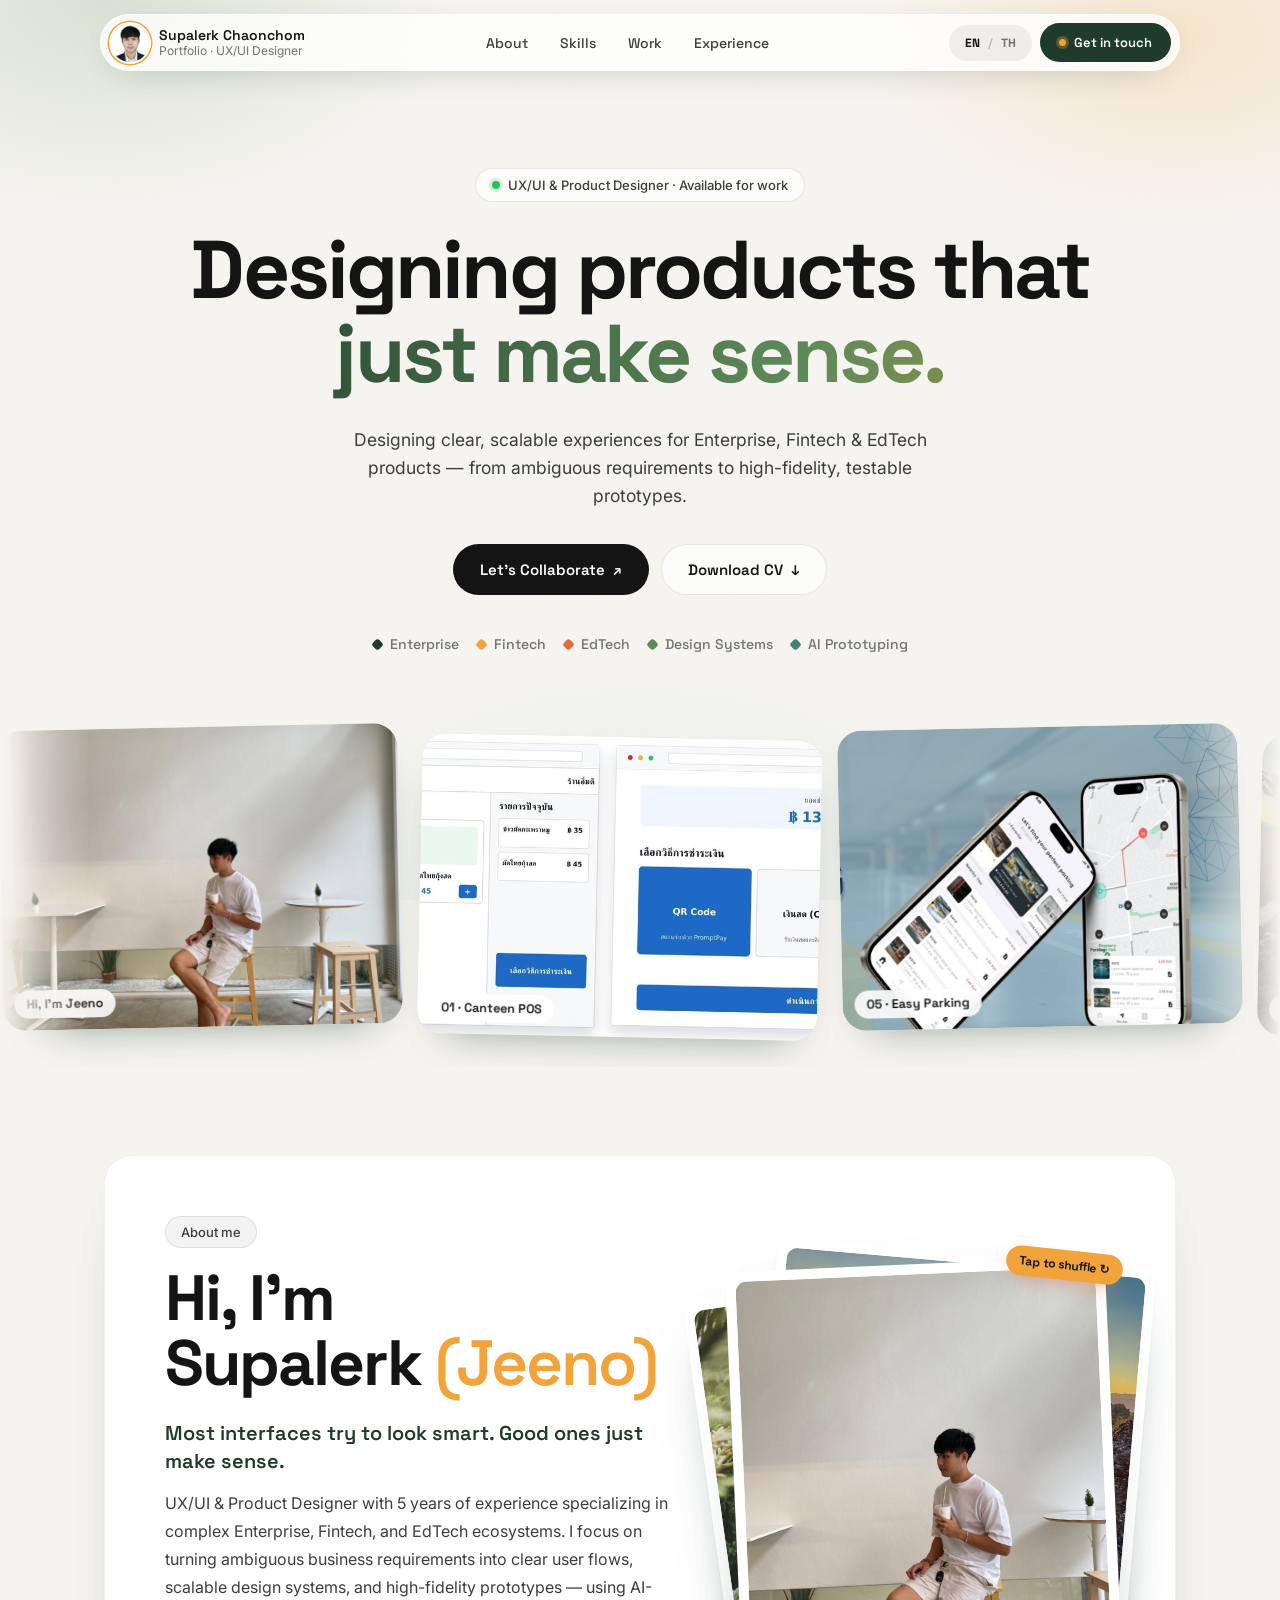
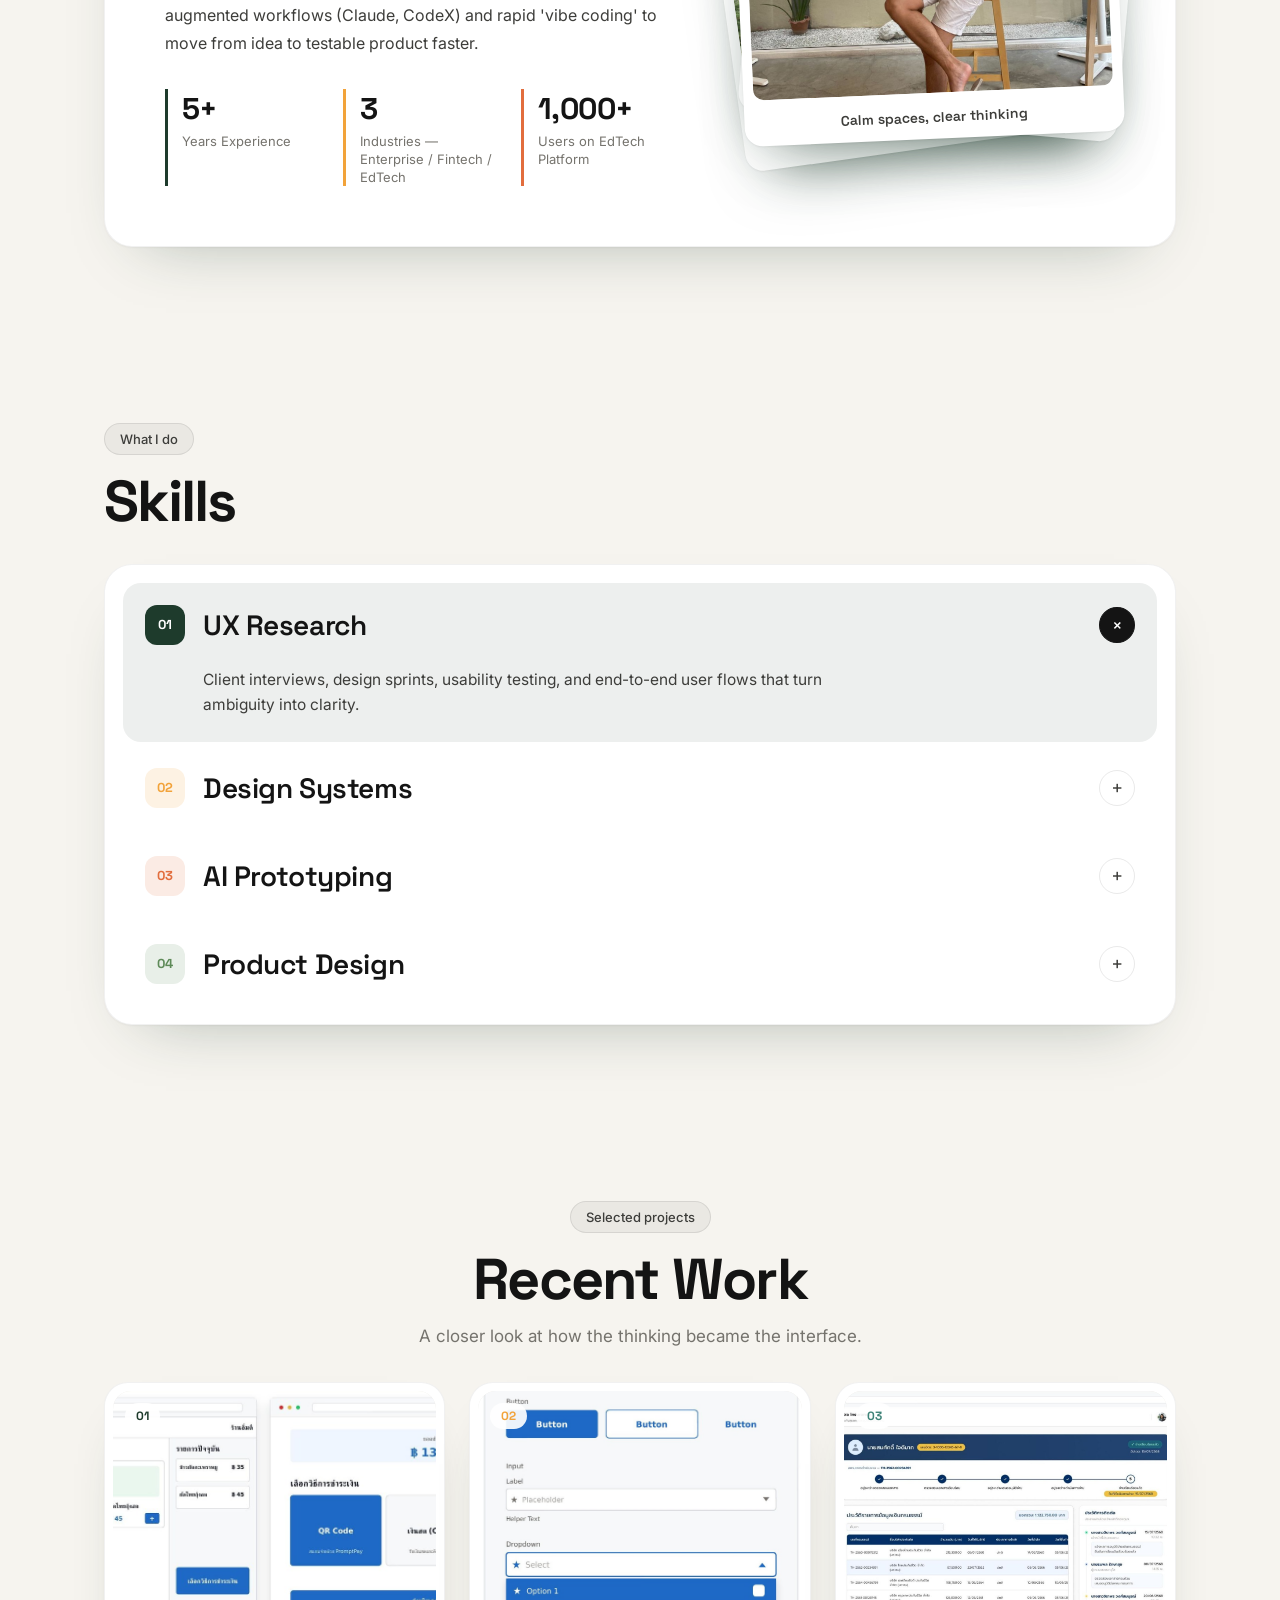
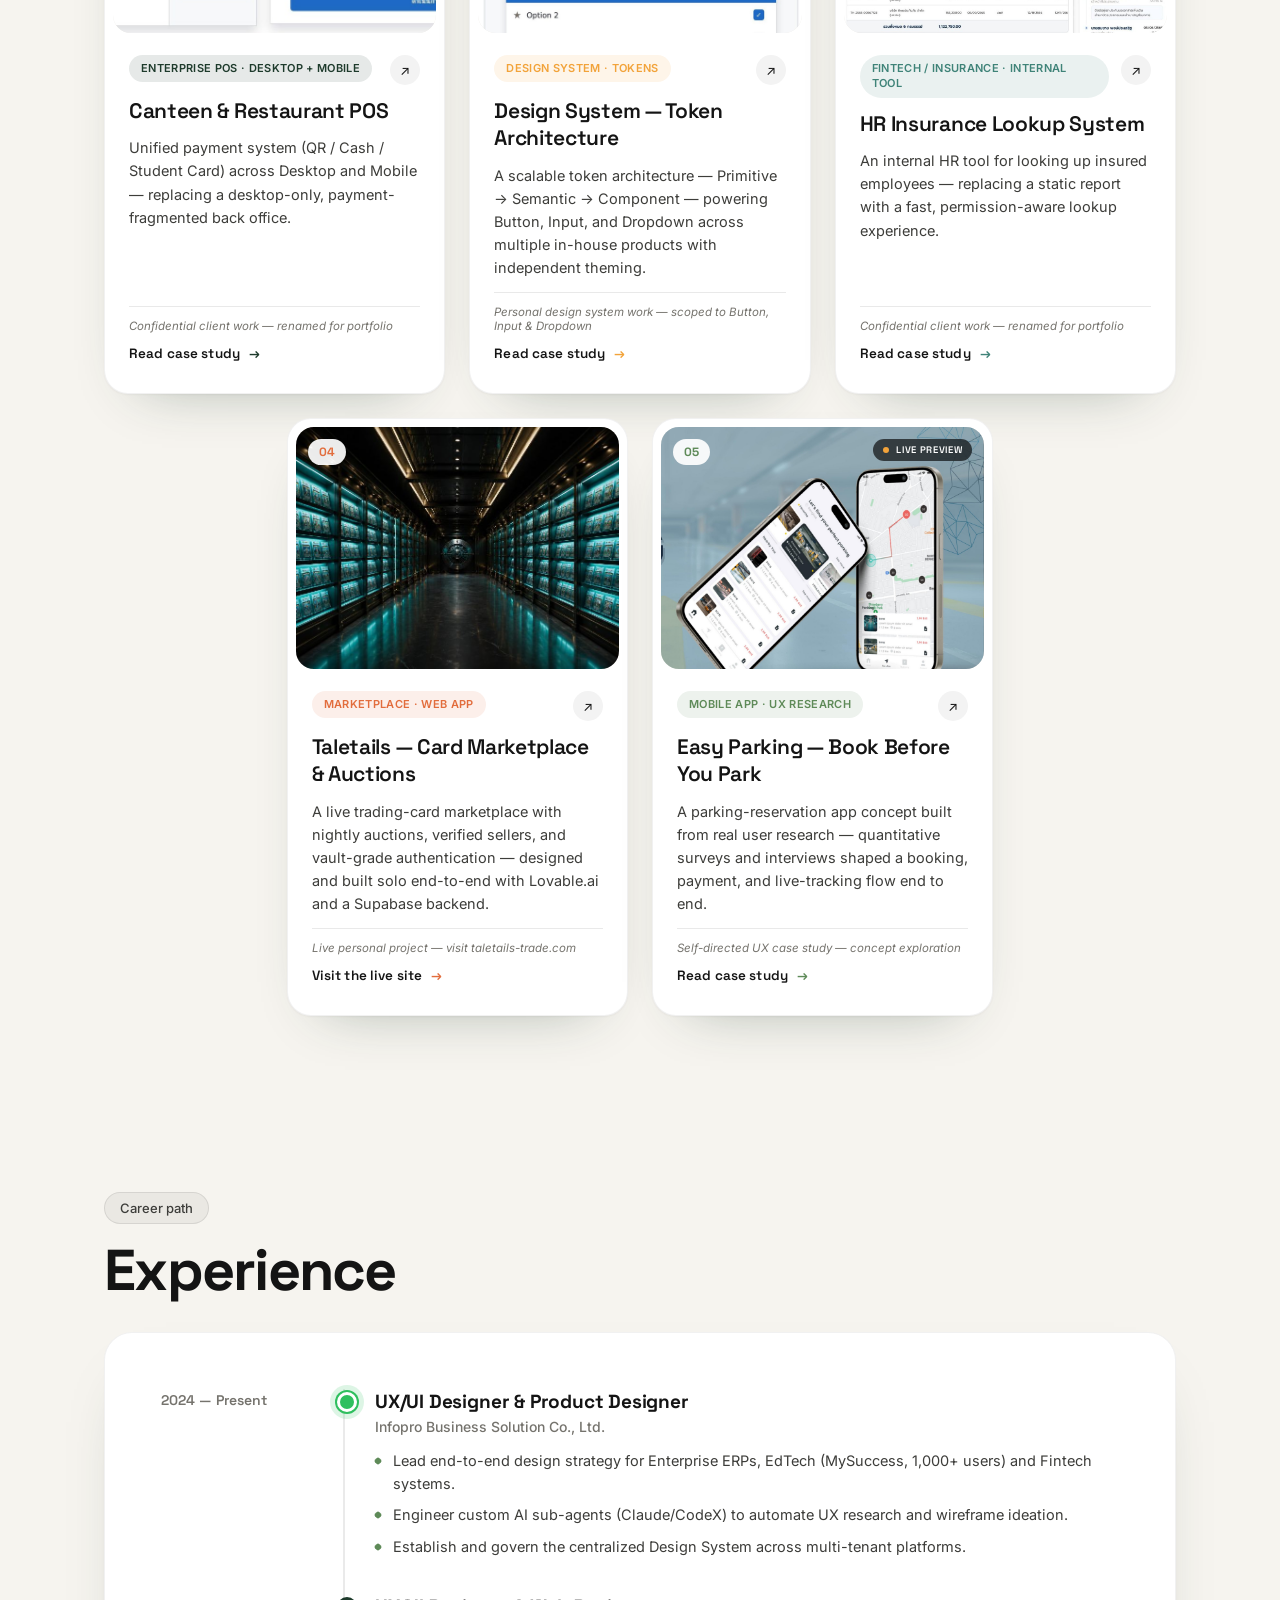
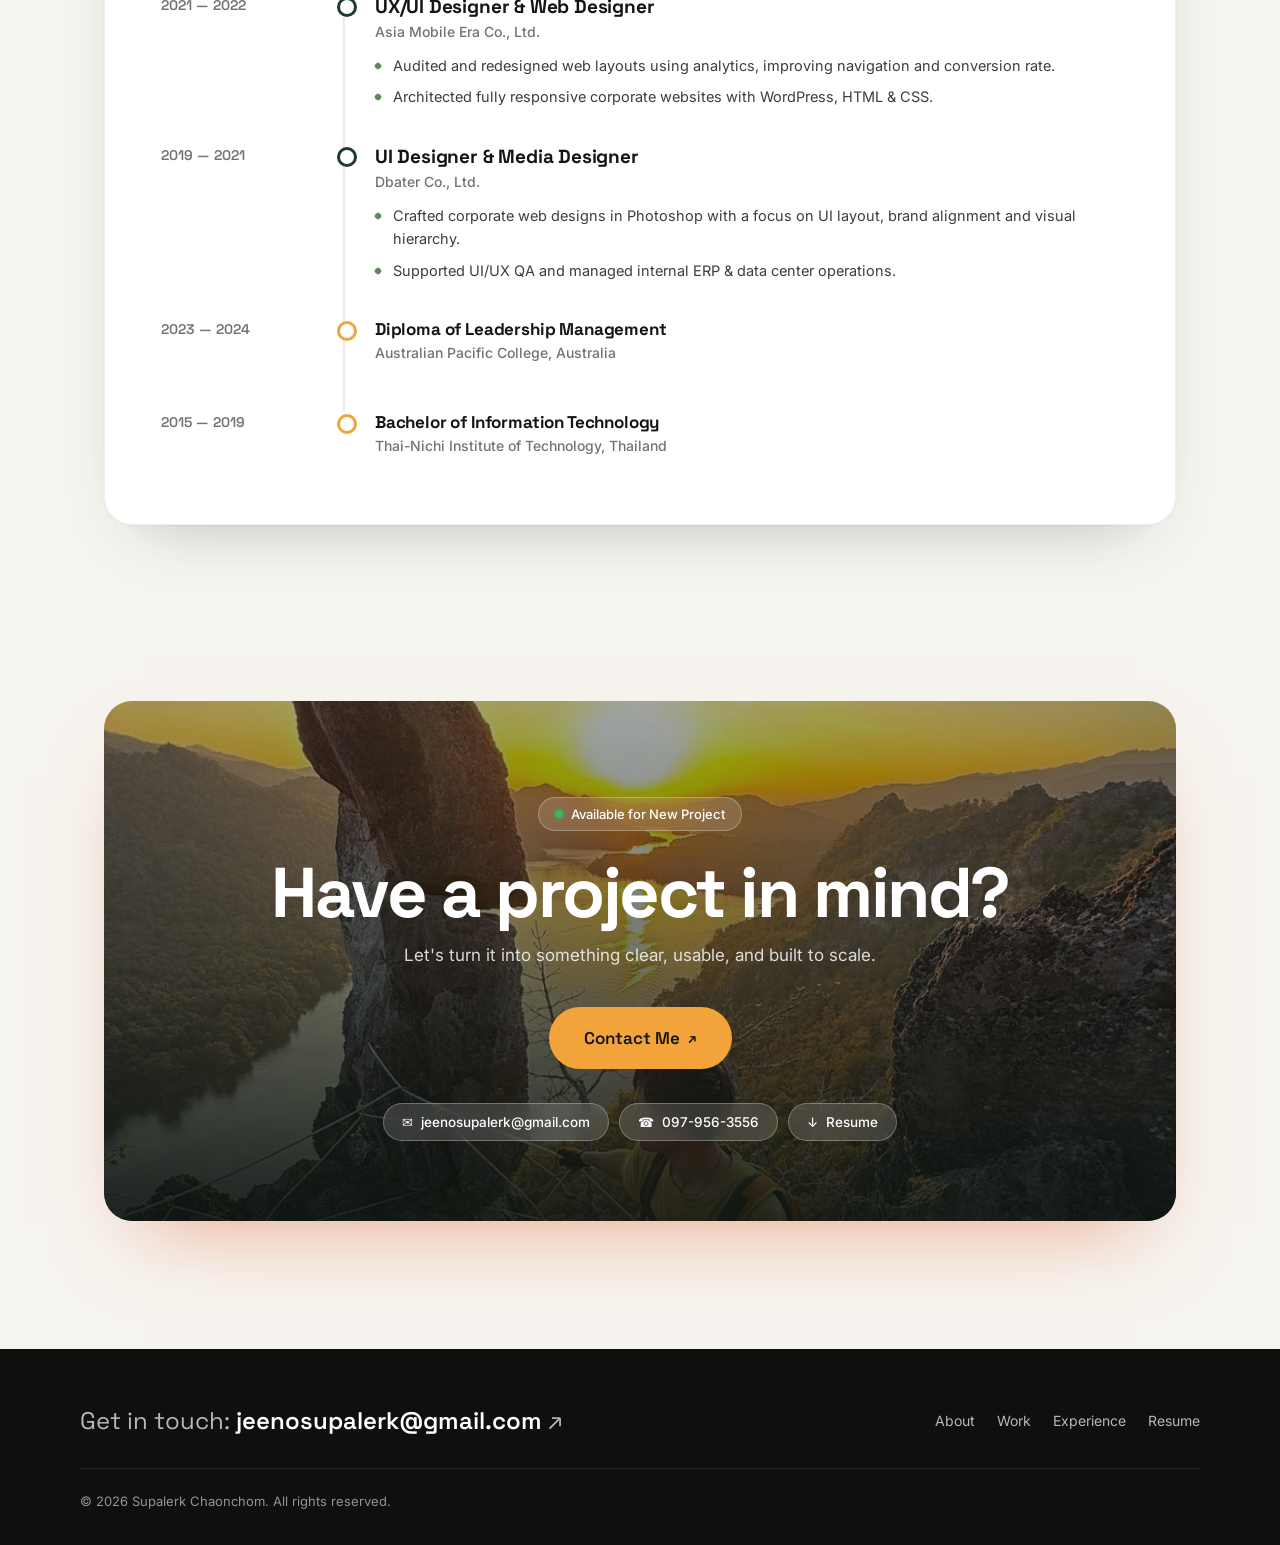
==== jeeno-portfolio/index.html @ bd06512d "Redesign home page with photo palette, marquee, polaroid stack and photo contact card Adopts the cle" ====
<!DOCTYPE html>
<html lang="en" data-lang="en">
<head>
<meta charset="UTF-8" />
<meta name="viewport" content="width=device-width, initial-scale=1.0" />
<title>Supalerk Chaonchom — UX/UI &amp; Product Designer</title>
<meta name="description" content="Supalerk (Jeeno) Chaonchom — UX/UI &amp; Product Designer specializing in Enterprise, Fintech &amp; EdTech design systems and product experiences." />
<meta name="theme-color" content="#1e3b2c" />
<link rel="icon" href="data:image/svg+xml,%3Csvg xmlns='http://www.w3.org/2000/svg' viewBox='0 0 100 100'%3E%3Crect width='100' height='100' rx='24' fill='%231e3b2c'/%3E%3Ctext x='50' y='68' font-size='60' font-family='Arial, sans-serif' font-weight='700' fill='%23f2a33a' text-anchor='middle'%3ES%3C/text%3E%3C/svg%3E" />
<link rel="preconnect" href="https://fonts.googleapis.com">
<link rel="preconnect" href="https://fonts.gstatic.com" crossorigin>
<link href="https://fonts.googleapis.com/css2?family=Space+Grotesk:wght@400;500;600;700&family=Inter:wght@400;500;600;700&family=Noto+Sans+Thai:wght@400;500;600;700&display=swap" rel="stylesheet">
<link rel="stylesheet" href="css/style.css?v=5" />
</head>
<body class="home">

<div class="grain-layer" aria-hidden="true"></div>
<div class="scroll-progress" id="scrollProgress" aria-hidden="true"></div>

<header class="nav" id="siteNav">
  <div class="nav-inner">
    <a href="#hero" class="nav-id">
      <img class="nav-avatar" src="assets/avatar.jpg" alt="" />
      <span class="nav-id-text">
        <span class="nav-name">Supalerk Chaonchom</span>
        <span class="nav-sub" data-en="Portfolio · UX/UI Designer" data-th="พอร์ตโฟลิโอ · นักออกแบบ UX/UI">Portfolio · UX/UI Designer</span>
      </span>
    </a>

    <nav class="nav-links" id="navLinks">
      <a href="#about" data-en="About" data-th="เกี่ยวกับฉัน">About</a>
      <a href="#services" data-en="Skills" data-th="ทักษะ">Skills</a>
      <a href="#work" data-en="Work" data-th="ผลงาน">Work</a>
      <a href="#experience" data-en="Experience" data-th="ประสบการณ์">Experience</a>
    </nav>

    <div class="nav-actions">
      <button class="lang-toggle" id="langToggle" aria-label="Toggle language">
        <span class="lang-opt active" data-lang-btn="en">EN</span>
        <span class="lang-sep">/</span>
        <span class="lang-opt" data-lang-btn="th">TH</span>
      </button>
      <a href="#contact" class="btn btn-accent btn-sm nav-cta">
        <span class="nav-cta-dot" aria-hidden="true"></span>
        <span data-en="Get in touch" data-th="ติดต่อฉัน">Get in touch</span>
      </a>
      <button class="menu-toggle" id="menuToggle" aria-label="Open menu">
        <span></span><span></span><span></span>
      </button>
    </div>
  </div>
</header>

<main>

  <!-- HERO -->
  <section id="hero" class="section hero-section">
    <div class="hero-inner reveal">
      <span class="pill-badge">
        <span class="dot"></span>
        <span data-en="UX/UI &amp; Product Designer · Available for work" data-th="นักออกแบบ UX/UI &amp; Product · พร้อมรับงานใหม่">UX/UI &amp; Product Designer · Available for work</span>
      </span>

      <h1 class="hero-title">
        <span data-en="Designing products that" data-th="ออกแบบโปรดักต์ที่">Designing products that</span>
        <span class="hero-grad" data-en="just make sense." data-th="ใช้แล้วเข้าใจทันที">just make sense.</span>
      </h1>

      <p class="hero-tagline" data-en="Designing clear, scalable experiences for Enterprise, Fintech &amp; EdTech products — from ambiguous requirements to high-fidelity, testable prototypes." data-th="ออกแบบประสบการณ์ที่ชัดเจนและขยายผลได้ ให้กับผลิตภัณฑ์สาย Enterprise, Fintech และ EdTech ตั้งแต่ requirement ที่ยังไม่ชัด ไปจนถึง Prototype คุณภาพสูงที่พร้อมทดสอบจริง">
        Designing clear, scalable experiences for Enterprise, Fintech &amp; EdTech products — from ambiguous requirements to high-fidelity, testable prototypes.
      </p>

      <div class="hero-actions">
        <a href="#contact" class="btn btn-dark">
          <span data-en="Let's Collaborate" data-th="มาร่วมงานกัน">Let's Collaborate</span>
          <span class="arrow">↗</span>
        </a>
        <a href="assets/Supalerk_Chaonchom_CV.pdf" class="btn btn-outline" download>
          <span data-en="Download CV" data-th="ดาวน์โหลด CV">Download CV</span>
          <span class="arrow">↓</span>
        </a>
      </div>

      <ul class="hero-chips" aria-label="Focus areas">
        <li style="--c: var(--forest)">Enterprise</li>
        <li style="--c: var(--sunset)">Fintech</li>
        <li style="--c: var(--ember)">EdTech</li>
        <li style="--c: var(--leaf)">Design Systems</li>
        <li style="--c: var(--mist-deep)">AI Prototyping</li>
      </ul>
    </div>
  </section>

  <!-- SNAPSHOT MARQUEE -->
  <section class="marquee" aria-label="Snapshots of work and life">
    <div class="marquee-track">
      <div class="marquee-group">
        <figure class="mq-item">
          <img src="assets/photos/jeeno-studio.jpg" alt="Jeeno sitting in a bright white café" loading="lazy" />
          <figcaption class="mq-cap"><span data-en="Hi, I'm Jeeno" data-th="สวัสดี ฉันชื่อจีโน่">Hi, I'm Jeeno</span></figcaption>
        </figure>
        <a class="mq-item" href="work/pos.html">
          <img src="assets/work-pos.jpg" alt="Canteen &amp; Restaurant POS screens" loading="lazy" />
          <span class="mq-cap">01 · Canteen POS</span>
        </a>
        <a class="mq-item" href="work/easy-parking.html">
          <img src="assets/work-easy-parking.jpg" alt="Easy Parking app screens" loading="lazy" />
          <span class="mq-cap">05 · Easy Parking</span>
        </a>
        <figure class="mq-item mq-tall">
          <img src="assets/photos/jeeno-sunset.jpg" alt="Jeeno on a rocky summit at sunset above a river valley" loading="lazy" />
          <figcaption class="mq-cap"><span data-en="Off-screen: chasing sunsets" data-th="นอกจอ: ตามเก็บพระอาทิตย์ตก">Off-screen: chasing sunsets</span></figcaption>
        </figure>
        <a class="mq-item" href="work/design-system.html">
          <img src="assets/work-design-system.jpg" alt="Design system token preview" loading="lazy" />
          <span class="mq-cap">02 · Design System</span>
        </a>
        <a class="mq-item" href="work/insurance.html">
          <img src="assets/work-insurance.jpg" alt="HR Insurance Lookup System screen" loading="lazy" />
          <span class="mq-cap">03 · HR Insurance</span>
        </a>
        <figure class="mq-item">
          <img src="assets/photos/jeeno-garden.jpg" alt="Jeeno in a dark suit holding a graduation sash in a garden" loading="lazy" />
          <figcaption class="mq-cap"><span data-en="Graduation day" data-th="วันรับปริญญา">Graduation day</span></figcaption>
        </figure>
        <a class="mq-item" href="https://taletails-trade.com">
          <img src="assets/work-taletails.jpg" alt="Taletails vault storage banner" loading="lazy" />
          <span class="mq-cap">04 · Taletails</span>
        </a>
      </div>
      <!-- second copy makes the loop seamless; hidden from assistive tech -->
      <div class="marquee-group" aria-hidden="true">
        <figure class="mq-item"><img src="assets/photos/jeeno-studio.jpg" alt="" loading="lazy" /><figcaption class="mq-cap"><span data-en="Hi, I'm Jeeno" data-th="สวัสดี ฉันชื่อจีโน่">Hi, I'm Jeeno</span></figcaption></figure>
        <a class="mq-item" href="work/pos.html" tabindex="-1"><img src="assets/work-pos.jpg" alt="" loading="lazy" /><span class="mq-cap">01 · Canteen POS</span></a>
        <a class="mq-item" href="work/easy-parking.html" tabindex="-1"><img src="assets/work-easy-parking.jpg" alt="" loading="lazy" /><span class="mq-cap">05 · Easy Parking</span></a>
        <figure class="mq-item mq-tall"><img src="assets/photos/jeeno-sunset.jpg" alt="" loading="lazy" /><figcaption class="mq-cap"><span data-en="Off-screen: chasing sunsets" data-th="นอกจอ: ตามเก็บพระอาทิตย์ตก">Off-screen: chasing sunsets</span></figcaption></figure>
        <a class="mq-item" href="work/design-system.html" tabindex="-1"><img src="assets/work-design-system.jpg" alt="" loading="lazy" /><span class="mq-cap">02 · Design System</span></a>
        <a class="mq-item" href="work/insurance.html" tabindex="-1"><img src="assets/work-insurance.jpg" alt="" loading="lazy" /><span class="mq-cap">03 · HR Insurance</span></a>
        <figure class="mq-item"><img src="assets/photos/jeeno-garden.jpg" alt="" loading="lazy" /><figcaption class="mq-cap"><span data-en="Graduation day" data-th="วันรับปริญญา">Graduation day</span></figcaption></figure>
        <a class="mq-item" href="https://taletails-trade.com" tabindex="-1"><img src="assets/work-taletails.jpg" alt="" loading="lazy" /><span class="mq-cap">04 · Taletails</span></a>
      </div>
    </div>
  </section>

  <!-- ABOUT -->
  <section id="about" class="section">
    <div class="card about-card reveal">
      <div class="about-grid">
        <div class="about-content">
          <span class="pill-label" data-en="About me" data-th="เกี่ยวกับฉัน">About me</span>

          <h2 class="about-hello">
            <span data-en="Hi, I'm" data-th="สวัสดี ฉันคือ">Hi, I'm</span>
            <span class="about-name">Supalerk <span class="about-nick">(Jeeno)</span></span>
          </h2>

          <p class="about-lead" data-en="Most interfaces try to look smart. Good ones just make sense." data-th="อินเทอร์เฟซส่วนใหญ่พยายามดูฉลาด แต่อินเทอร์เฟซที่ดีแค่ทำให้เข้าใจง่าย">
            Most interfaces try to look smart. Good ones just make sense.
          </p>

          <p class="about-text" data-en="UX/UI &amp; Product Designer with 5 years of experience specializing in complex Enterprise, Fintech, and EdTech ecosystems. I focus on turning ambiguous business requirements into clear user flows, scalable design systems, and high-fidelity prototypes — using AI-augmented workflows (Claude, CodeX) and rapid 'vibe coding' to move from idea to testable product faster." data-th="นักออกแบบ UX/UI &amp; Product Designer ที่มีประสบการณ์ 5 ปีในการออกแบบระบบที่ซับซ้อนสาย Enterprise, Fintech และ EdTech ถนัดแปลงความต้องการทางธุรกิจที่ยังไม่ชัดเจนให้กลายเป็น User Flow และ Design System ที่ขยายผลได้ พร้อมสร้าง Prototype คุณภาพสูงอย่างรวดเร็ว ด้วยเวิร์กโฟลว์ที่ผสาน AI (Claude, CodeX) และแนวทาง 'Vibe Coding'">
            UX/UI &amp; Product Designer with 5 years of experience specializing in complex Enterprise, Fintech, and EdTech ecosystems. I focus on turning ambiguous business requirements into clear user flows, scalable design systems, and high-fidelity prototypes — using AI-augmented workflows (Claude, CodeX) and rapid 'vibe coding' to move from idea to testable product faster.
          </p>

          <div class="stat-row">
            <div class="stat" style="--c: var(--forest)">
              <span class="stat-num">5+</span>
              <span class="stat-label" data-en="Years Experience" data-th="ปีประสบการณ์">Years Experience</span>
            </div>
            <div class="stat" style="--c: var(--sunset)">
              <span class="stat-num">3</span>
              <span class="stat-label" data-en="Industries — Enterprise / Fintech / EdTech" data-th="อุตสาหกรรม — Enterprise / Fintech / EdTech">Industries — Enterprise / Fintech / EdTech</span>
            </div>
            <div class="stat" style="--c: var(--ember)">
              <span class="stat-num">1,000+</span>
              <span class="stat-label" data-en="Users on EdTech Platform" data-th="ผู้ใช้งานบนแพลตฟอร์ม EdTech">Users on EdTech Platform</span>
            </div>
          </div>
        </div>

        <div class="photo-stack" id="photoStack" role="button" tabindex="0" aria-label="Show next photo">
          <figure class="ps-card" data-pos="0">
            <img src="assets/photos/jeeno-studio.jpg" alt="Jeeno sitting in a bright white café, holding a drink" />
            <figcaption class="ps-cap"><span data-en="Calm spaces, clear thinking" data-th="พื้นที่เรียบง่าย ความคิดชัดเจน">Calm spaces, clear thinking</span></figcaption>
          </figure>
          <figure class="ps-card" data-pos="1">
            <img src="assets/photos/jeeno-sunset.jpg" alt="Jeeno on a rocky summit at sunset" />
            <figcaption class="ps-cap"><span data-en="Weekends: summits &amp; sunsets" data-th="วันหยุด: ยอดเขาและพระอาทิตย์ตก">Weekends: summits &amp; sunsets</span></figcaption>
          </figure>
          <figure class="ps-card" data-pos="2">
            <img src="assets/photos/jeeno-garden.jpg" alt="Jeeno in a dark suit holding a graduation sash" />
            <figcaption class="ps-cap"><span data-en="B.IT, Thai-Nichi Institute" data-th="ป.ตรี IT สถาบันไทย-ญี่ปุ่น">B.IT, Thai-Nichi Institute</span></figcaption>
          </figure>
          <span class="ps-hint"><span data-en="Tap to shuffle" data-th="แตะเพื่อสลับรูป">Tap to shuffle</span> <span aria-hidden="true">↻</span></span>
        </div>
      </div>
    </div>
  </section>

  <!-- SERVICES -->
  <section id="services" class="section">
    <div class="section-head reveal">
      <span class="pill-label" data-en="What I do" data-th="สิ่งที่ฉันทำ">What I do</span>
      <h2 class="section-big" data-en="Skills" data-th="ทักษะ">Skills</h2>
    </div>

    <div class="card services-card reveal">
      <div class="accordion" id="servicesAccordion">

        <div class="accordion-item is-open" style="--acc: var(--forest)">
          <button class="accordion-head">
            <span class="acc-num">01</span>
            <span class="acc-title" data-en="UX Research" data-th="UX Research">UX Research</span>
            <span class="acc-icon">+</span>
          </button>
          <div class="accordion-body">
            <p data-en="Client interviews, design sprints, usability testing, and end-to-end user flows that turn ambiguity into clarity." data-th="สัมภาษณ์ลูกค้า, Design Sprint, Usability Testing และออกแบบ User Flow แบบครบวงจร เปลี่ยนความไม่ชัดเจนให้เป็นทิศทางที่ชัดเจน">
              Client interviews, design sprints, usability testing, and end-to-end user flows that turn ambiguity into clarity.
            </p>
          </div>
        </div>

        <div class="accordion-item" style="--acc: var(--sunset)">
          <button class="accordion-head">
            <span class="acc-num">02</span>
            <span class="acc-title" data-en="Design Systems" data-th="Design Systems">Design Systems</span>
            <span class="acc-icon">+</span>
          </button>
          <div class="accordion-body">
            <p data-en="Design tokens, Figma variables, component libraries, and developer handoff — built to scale across multi-tenant products." data-th="Design Tokens, Figma Variables, Component Library และ Developer Handoff ที่ออกแบบมาให้ขยายผลได้ในผลิตภัณฑ์หลายแพลตฟอร์ม">
              Design tokens, Figma variables, component libraries, and developer handoff — built to scale across multi-tenant products.
            </p>
          </div>
        </div>

        <div class="accordion-item" style="--acc: var(--ember)">
          <button class="accordion-head">
            <span class="acc-num">03</span>
            <span class="acc-title" data-en="AI Prototyping" data-th="AI Prototyping">AI Prototyping</span>
            <span class="acc-icon">+</span>
          </button>
          <div class="accordion-body">
            <p data-en="Claude &amp; CodeX sub-agents, Lovable.ai, Google Stitch, and 'vibe coding' for rapid, testable high-fidelity prototypes." data-th="ใช้ Sub-agent จาก Claude/CodeX, Lovable.ai, Google Stitch และแนวทาง Vibe Coding เพื่อสร้าง Prototype คุณภาพสูงได้อย่างรวดเร็ว">
              Claude &amp; CodeX sub-agents, Lovable.ai, Google Stitch, and 'vibe coding' for rapid, testable high-fidelity prototypes.
            </p>
          </div>
        </div>

        <div class="accordion-item" style="--acc: var(--leaf)">
          <button class="accordion-head">
            <span class="acc-num">04</span>
            <span class="acc-title" data-en="Product Design" data-th="Product Design">Product Design</span>
            <span class="acc-icon">+</span>
          </button>
          <div class="accordion-body">
            <p data-en="Enterprise ERP/CRM, Fintech systems, EdTech platforms, and POS systems — designed for real operational complexity." data-th="ออกแบบระบบ Enterprise ERP/CRM, Fintech, แพลตฟอร์ม EdTech และระบบ POS ที่รองรับความซับซ้อนของการใช้งานจริง">
              Enterprise ERP/CRM, Fintech systems, EdTech platforms, and POS systems — designed for real operational complexity.
            </p>
          </div>
        </div>

      </div>
    </div>
  </section>

  <!-- WORK -->
  <section id="work" class="section work-section">
    <div class="section-head center reveal">
      <span class="pill-label" data-en="Selected projects" data-th="ผลงานที่คัดสรร">Selected projects</span>
      <h2 class="section-big" data-en="Recent Work" data-th="ผลงานล่าสุด">Recent Work</h2>
      <p class="section-sub" data-en="A closer look at how the thinking became the interface." data-th="เจาะลึกว่าแนวคิดกลายมาเป็นอินเทอร์เฟซได้อย่างไร">A closer look at how the thinking became the interface.</p>
    </div>

    <div class="work-grid">

      <a class="work-card reveal" href="work/pos.html" style="--acc: var(--forest)">
        <div class="work-thumb">
          <img src="assets/work-pos.jpg" alt="Canteen &amp; Restaurant POS screens" />
          <span class="work-index">01</span>
        </div>
        <div class="work-card-body">
          <div class="work-card-top">
            <span class="tag" data-en="Enterprise POS · Desktop + Mobile" data-th="POS องค์กร · Desktop + Mobile">Enterprise POS · Desktop + Mobile</span>
            <span class="arrow">↗</span>
          </div>
          <h3 data-en="Canteen &amp; Restaurant POS" data-th="ระบบ POS โรงอาหาร &amp; ร้านอาหาร">Canteen &amp; Restaurant POS</h3>
          <p data-en="Unified payment system (QR / Cash / Student Card) across Desktop and Mobile — replacing a desktop-only, payment-fragmented back office." data-th="ระบบชำระเงินรวมศูนย์ (QR / เงินสด / บัตรนักเรียน) รองรับทั้ง Desktop และ Mobile แทนที่ระบบเดิมที่ใช้ได้เฉพาะคอมพิวเตอร์และแยกเมนูตามวิธีจ่าย">
            Unified payment system (QR / Cash / Student Card) across Desktop and Mobile — replacing a desktop-only, payment-fragmented back office.
          </p>
          <span class="confidential-note" data-en="Confidential client work — renamed for portfolio" data-th="งานลูกค้าที่เป็นความลับ — เปลี่ยนชื่อสำหรับพอร์ตนี้">Confidential client work — renamed for portfolio</span>
          <span class="work-cta">
            <span data-en="Read case study" data-th="อ่านเคสสตัดี้">Read case study</span>
            <span class="work-cta-arrow">&#8594;</span>
          </span>
        </div>
      </a>

      <a class="work-card reveal" href="work/design-system.html" style="--acc: var(--sunset)">
        <div class="work-thumb">
          <img src="assets/work-design-system.jpg" alt="Design system token preview" />
          <span class="work-index">02</span>
        </div>
        <div class="work-card-body">
          <div class="work-card-top">
            <span class="tag" data-en="Design System · Tokens" data-th="Design System · Token">Design System · Tokens</span>
            <span class="arrow">↗</span>
          </div>
          <h3 data-en="Design System — Token Architecture" data-th="Design System — สถาปัตยกรรม Token">Design System — Token Architecture</h3>
          <p data-en="A scalable token architecture — Primitive → Semantic → Component — powering Button, Input, and Dropdown across multiple in-house products with independent theming." data-th="สถาปัตยกรรม Design Token ที่ขยายผลได้ — Primitive → Semantic → Component — ขับเคลื่อน Button, Input และ Dropdown ในผลิตภัณฑ์ภายในหลายตัว พร้อมปรับธีมอิสระต่อกัน">
            A scalable token architecture — Primitive → Semantic → Component — powering Button, Input, and Dropdown across multiple in-house products with independent theming.
          </p>
          <span class="confidential-note" data-en="Personal design system work — scoped to Button, Input &amp; Dropdown" data-th="ผลงานออกแบบระบบส่วนตัว — จำกัดเฉพาะ Button, Input และ Dropdown">Personal design system work — scoped to Button, Input &amp; Dropdown</span>
          <span class="work-cta">
            <span data-en="Read case study" data-th="อ่านเคสสตัดี้">Read case study</span>
            <span class="work-cta-arrow">&#8594;</span>
          </span>
        </div>
      </a>

      <a class="work-card reveal" href="work/insurance.html" style="--acc: var(--mist-deep)">
        <div class="work-thumb">
          <img src="assets/work-insurance.jpg" alt="HR Insurance Lookup System screen" />
          <span class="work-index">03</span>
        </div>
        <div class="work-card-body">
          <div class="work-card-top">
            <span class="tag" data-en="Fintech / Insurance · Internal Tool" data-th="Fintech / ประกันภัย · เครื่องมือภายใน">Fintech / Insurance · Internal Tool</span>
            <span class="arrow">↗</span>
          </div>
          <h3 data-en="HR Insurance Lookup System" data-th="ระบบสืบค้นผู้เอาประกันภัยสำหรับ HR">HR Insurance Lookup System</h3>
          <p data-en="An internal HR tool for looking up insured employees — replacing a static report with a fast, permission-aware lookup experience." data-th="เครื่องมือภายในสำหรับฝ่าย HR ในการสืบค้นข้อมูลผู้เอาประกันภัย แทนที่รายงานแบบ static ด้วยประสบการณ์การค้นหาที่รวดเร็วและควบคุมสิทธิ์การเข้าถึง">
            An internal HR tool for looking up insured employees — replacing a static report with a fast, permission-aware lookup experience.
          </p>
          <span class="confidential-note" data-en="Confidential client work — renamed for portfolio" data-th="งานลูกค้าที่เป็นความลับ — เปลี่ยนชื่อสำหรับพอร์ตนี้">Confidential client work — renamed for portfolio</span>
          <span class="work-cta">
            <span data-en="Read case study" data-th="อ่านเคสสตัดี้">Read case study</span>
            <span class="work-cta-arrow">&#8594;</span>
          </span>
        </div>
      </a>

      <a class="work-card reveal" href="https://taletails-trade.com" style="--acc: var(--ember)">
        <div class="work-thumb">
          <img src="assets/work-taletails.jpg" alt="Taletails vault storage banner" />
          <span class="work-index">04</span>
        </div>
        <div class="work-card-body">
          <div class="work-card-top">
            <span class="tag" data-en="Marketplace · Web App" data-th="มาร์เก็ตเพลส · เว็บแอป">Marketplace · Web App</span>
            <span class="arrow">↗</span>
          </div>
          <h3 data-en="Taletails — Card Marketplace &amp; Auctions" data-th="Taletails — ตลาดและประมูลการ์ดสะสม">Taletails — Card Marketplace &amp; Auctions</h3>
          <p data-en="A live trading-card marketplace with nightly auctions, verified sellers, and vault-grade authentication — designed and built solo end-to-end with Lovable.ai and a Supabase backend." data-th="แพลตฟอร์มตลาดการ์ดสะสมที่มีประมูลสดทุกคืน ผู้ขายยืนยันตัวตน และระบบตรวจสอบ/จัดเก็บแบบห้องนิรภัย ออกแบบและพัฒนาเองทั้งระบบด้วย Lovable.ai และ Supabase">
            A live trading-card marketplace with nightly auctions, verified sellers, and vault-grade authentication — designed and built solo end-to-end with Lovable.ai and a Supabase backend.
          </p>
          <span class="confidential-note" data-en="Live personal project — visit taletails-trade.com" data-th="โปรเจกต์ส่วนตัวที่เปิดใช้งานจริง — เข้าชมได้ที่ taletails-trade.com">Live personal project — visit taletails-trade.com</span>
          <span class="work-cta">
            <span data-en="Visit the live site" data-th="เข้าชมเว็บไซต์จริง">Visit the live site</span>
            <span class="work-cta-arrow">&#8594;</span>
          </span>
        </div>
      </a>

      <a class="work-card reveal" href="work/easy-parking.html" style="--acc: var(--leaf)">
        <div class="work-thumb">
          <img src="assets/work-easy-parking.jpg" alt="Easy Parking app screens" />
          <video class="work-video" src="assets/video/ep-card.mp4" poster="assets/video/ep-card-poster.jpg"
                 muted loop playsinline preload="none" aria-hidden="true"></video>
          <span class="work-preview-badge" data-en="Live preview" data-th="ตัวอย่างเคลื่อนไหว">Live preview</span>
          <span class="work-index">05</span>
        </div>
        <div class="work-card-body">
          <div class="work-card-top">
            <span class="tag" data-en="Mobile App · UX Research" data-th="แอปมือถือ · UX Research">Mobile App · UX Research</span>
            <span class="arrow">↗</span>
          </div>
          <h3 data-en="Easy Parking — Book Before You Park" data-th="Easy Parking — จองก่อนจอด">Easy Parking — Book Before You Park</h3>
          <p data-en="A parking-reservation app concept built from real user research — quantitative surveys and interviews shaped a booking, payment, and live-tracking flow end to end." data-th="แอปจองที่จอดรถที่ออกแบบจากงานวิจัยผู้ใช้จริง ทั้งแบบสอบถามและสัมภาษณ์ นำไปสู่ Flow การจอง จ่ายเงิน และติดตามที่จอดแบบครบวงจร">
            A parking-reservation app concept built from real user research — quantitative surveys and interviews shaped a booking, payment, and live-tracking flow end to end.
          </p>
          <span class="confidential-note" data-en="Self-directed UX case study — concept exploration" data-th="เคสศึกษาที่ทำขึ้นเอง — โปรเจกต์สำรวจแนวคิด">Self-directed UX case study — concept exploration</span>
          <span class="work-cta">
            <span data-en="Read case study" data-th="อ่านเคสสตัดี้">Read case study</span>
            <span class="work-cta-arrow">&#8594;</span>
          </span>
        </div>
      </a>

    </div>
  </section>

  <!-- EXPERIENCE -->
  <section id="experience" class="section">
    <div class="section-head reveal">
      <span class="pill-label" data-en="Career path" data-th="เส้นทางการทำงาน">Career path</span>
      <h2 class="section-big" data-en="Experience" data-th="ประสบการณ์">Experience</h2>
    </div>

    <div class="card reveal">
      <div class="timeline">

        <div class="timeline-item is-current">
          <div class="timeline-date">2024 — <span data-en="Present" data-th="ปัจจุบัน">Present</span></div>
          <div class="timeline-content">
            <h4>UX/UI Designer &amp; Product Designer</h4>
            <p class="timeline-org">Infopro Business Solution Co., Ltd.</p>
            <ul>
              <li data-en="Lead end-to-end design strategy for Enterprise ERPs, EdTech (MySuccess, 1,000+ users) and Fintech systems." data-th="ดูแลกลยุทธ์การออกแบบแบบ end-to-end ให้ Enterprise ERP, แพลตฟอร์ม EdTech (MySuccess ผู้ใช้กว่า 1,000 คน) และระบบ Fintech">Lead end-to-end design strategy for Enterprise ERPs, EdTech (MySuccess, 1,000+ users) and Fintech systems.</li>
              <li data-en="Engineer custom AI sub-agents (Claude/CodeX) to automate UX research and wireframe ideation." data-th="พัฒนา AI Sub-agent (Claude/CodeX) สำหรับอัตโนมัติงานวิจัย UX และการร่าง Wireframe">Engineer custom AI sub-agents (Claude/CodeX) to automate UX research and wireframe ideation.</li>
              <li data-en="Establish and govern the centralized Design System across multi-tenant platforms." data-th="วางระบบและควบคุม Design System ส่วนกลางให้ผลิตภัณฑ์หลายแพลตฟอร์ม">Establish and govern the centralized Design System across multi-tenant platforms.</li>
            </ul>
          </div>
        </div>

        <div class="timeline-item">
          <div class="timeline-date">2021 — 2022</div>
          <div class="timeline-content">
            <h4>UX/UI Designer &amp; Web Designer</h4>
            <p class="timeline-org">Asia Mobile Era Co., Ltd.</p>
            <ul>
              <li data-en="Audited and redesigned web layouts using analytics, improving navigation and conversion rate." data-th="ตรวจสอบและออกแบบเลย์เอาต์เว็บใหม่จากข้อมูลพฤติกรรมผู้ใช้ ช่วยเพิ่มอัตราการเปลี่ยนเป็นลูกค้า">Audited and redesigned web layouts using analytics, improving navigation and conversion rate.</li>
              <li data-en="Architected fully responsive corporate websites with WordPress, HTML &amp; CSS." data-th="ออกแบบเว็บไซต์องค์กรที่รองรับทุกอุปกรณ์ด้วย WordPress, HTML และ CSS">Architected fully responsive corporate websites with WordPress, HTML &amp; CSS.</li>
            </ul>
          </div>
        </div>

        <div class="timeline-item">
          <div class="timeline-date">2019 — 2021</div>
          <div class="timeline-content">
            <h4>UI Designer &amp; Media Designer</h4>
            <p class="timeline-org">Dbater Co., Ltd.</p>
            <ul>
              <li data-en="Crafted corporate web designs in Photoshop with a focus on UI layout, brand alignment and visual hierarchy." data-th="ออกแบบเว็บไซต์องค์กรด้วย Photoshop เน้นความเป็นระเบียบของ UI ความสอดคล้องของแบรนด์ และลำดับชั้นการมองเห็น">Crafted corporate web designs in Photoshop with a focus on UI layout, brand alignment and visual hierarchy.</li>
              <li data-en="Supported UI/UX QA and managed internal ERP &amp; data center operations." data-th="ร่วมตรวจสอบ QA ด้าน UI/UX และดูแลระบบ ERP/data center ภายในบริษัท">Supported UI/UX QA and managed internal ERP &amp; data center operations.</li>
            </ul>
          </div>
        </div>

        <div class="timeline-item is-edu">
          <div class="timeline-date">2023 — 2024</div>
          <div class="timeline-content">
            <h4 data-en="Diploma of Leadership Management" data-th="ประกาศนียบัตร Leadership Management">Diploma of Leadership Management</h4>
            <p class="timeline-org">Australian Pacific College, Australia</p>
          </div>
        </div>

        <div class="timeline-item is-edu">
          <div class="timeline-date">2015 — 2019</div>
          <div class="timeline-content">
            <h4 data-en="Bachelor of Information Technology" data-th="ปริญญาตรี เทคโนโลยีสารสนเทศ">Bachelor of Information Technology</h4>
            <p class="timeline-org">Thai-Nichi Institute of Technology, Thailand</p>
          </div>
        </div>

      </div>
    </div>
  </section>

  <!-- CONTACT -->
  <section id="contact" class="section">
    <div class="contact-card reveal">
      <img class="contact-bg" src="assets/photos/jeeno-sunset.jpg" alt="" aria-hidden="true" loading="lazy" />
      <div class="contact-inner">
        <span class="pill-badge is-glass">
          <span class="dot"></span>
          <span data-en="Available for New Project" data-th="เปิดรับโปรเจกต์ใหม่">Available for New Project</span>
        </span>

        <h2 class="contact-title" data-en="Have a project in mind?" data-th="มีโปรเจกต์ในใจไหม?">Have a project in mind?</h2>
        <p class="contact-sub" data-en="Let's turn it into something clear, usable, and built to scale." data-th="มาช่วยกันทำให้มันชัดเจน ใช้งานง่าย และขยายผลได้จริง">Let's turn it into something clear, usable, and built to scale.</p>

        <a href="mailto:jeenosupalerk@gmail.com" class="btn btn-sunset btn-lg">
          <span data-en="Contact Me" data-th="ติดต่อฉัน">Contact Me</span>
          <span class="arrow">↗</span>
        </a>

        <div class="contact-pills">
          <a href="mailto:jeenosupalerk@gmail.com" class="pill-tag is-glass"><span class="pill-icon">✉</span> jeenosupalerk@gmail.com</a>
          <a href="tel:+66979563556" class="pill-tag is-glass"><span class="pill-icon">☎</span> 097-956-3556</a>
          <a href="assets/Supalerk_Chaonchom_CV.pdf" class="pill-tag is-glass" download><span class="pill-icon">↓</span> <span data-en="Resume" data-th="เรซูเม่">Resume</span></a>
        </div>
      </div>
    </div>
  </section>

</main>

<footer class="site-footer footer-dark">
  <div class="footer-inner">
    <a class="footer-mail" href="mailto:jeenosupalerk@gmail.com">
      <span data-en="Get in touch:" data-th="ติดต่อ:">Get in touch:</span>
      <strong>jeenosupalerk@gmail.com</strong> <span aria-hidden="true">↗</span>
    </a>
    <nav class="footer-links">
      <a href="#about" data-en="About" data-th="เกี่ยวกับฉัน">About</a>
      <a href="#work" data-en="Work" data-th="ผลงาน">Work</a>
      <a href="#experience" data-en="Experience" data-th="ประสบการณ์">Experience</a>
      <a href="assets/Supalerk_Chaonchom_CV.pdf" download data-en="Resume" data-th="เรซูเม่">Resume</a>
    </nav>
  </div>
  <p class="footer-copy">© <span id="year"></span> Supalerk Chaonchom. <span data-en="All rights reserved." data-th="สงวนลิขสิทธิ์">All rights reserved.</span></p>
</footer>

<script src="js/main.js?v=5"></script>
</body>
</html>
---- jeeno-portfolio/css/style.css ----
/* ============================================
   Supalerk Chaonchom — Portfolio
   Clean, airy layout (pill labels, big tight headings, soft cards)
   with a palette pulled from Jeeno's own photos:
   pine forest green + sunset amber/ember + misty teal.
   ============================================ */

:root {
  --ink: #141414;
  --ink-soft: #3d3d3a;
  --muted: #75736d;
  --line: rgba(20, 20, 20, 0.09);
  --card-bg: #ffffff;
  --paper: #f6f4ef;

  /* photo palette */
  --forest: #1e3b2c;
  --leaf: #5e8a58;
  --sunset: #f2a33a;
  --ember: #e26d3d;
  --mist: #9cc3ba;
  --mist-deep: #3f8378;

  --radius-xl: 28px;
  --radius-lg: 20px;
  --radius-md: 14px;
  --radius-full: 999px;
  --maxw: 1120px;
  --font-display: "Space Grotesk", "Noto Sans Thai", sans-serif;
  --font-body: "Inter", "Noto Sans Thai", sans-serif;
  --ease-out: cubic-bezier(.16, .84, .44, 1);
}

* { box-sizing: border-box; }

html { scroll-behavior: smooth; }

html[data-lang="th"] body { font-family: "Noto Sans Thai", var(--font-body); }

body {
  margin: 0;
  font-family: var(--font-body);
  color: var(--ink);
  background-color: var(--paper);
  background-image:
    radial-gradient(40% 35% at 8% 0%, rgba(94, 138, 88, 0.2), transparent 70%),
    radial-gradient(35% 30% at 92% 4%, rgba(242, 163, 58, 0.22), transparent 70%),
    radial-gradient(45% 40% at 50% 100%, rgba(156, 195, 186, 0.22), transparent 70%);
  background-attachment: fixed;
  min-height: 100vh;
  overflow-x: hidden;
  -webkit-font-smoothing: antialiased;
}

/* Subtle paper grain */
.grain-layer {
  position: fixed;
  inset: 0;
  z-index: 0;
  pointer-events: none;
  opacity: 0.3;
  mix-blend-mode: overlay;
  background-image: url("data:image/svg+xml;utf8,<svg xmlns='http://www.w3.org/2000/svg' width='180' height='180'><filter id='n'><feTurbulence type='fractalNoise' baseFrequency='0.9' numOctaves='2' stitchTiles='stitch'/><feColorMatrix type='saturate' values='0'/></filter><rect width='100%25' height='100%25' filter='url(%23n)'/></svg>");
  background-size: 180px 180px;
}

img { max-width: 100%; display: block; }
a { color: inherit; text-decoration: none; }
ul { margin: 0; padding: 0; list-style: none; }

/* ---------- Layout helpers ---------- */

.section {
  position: relative;
  z-index: 1;
  max-width: var(--maxw);
  margin: 0 auto;
  padding: 88px 24px;
}

.card {
  position: relative;
  background: var(--card-bg);
  border: 1px solid rgba(20, 20, 20, 0.06);
  border-radius: var(--radius-xl);
  padding: 56px;
  box-shadow: 0 1px 2px rgba(0, 0, 0, 0.04), 0 28px 64px -40px rgba(30, 59, 44, 0.4);
  overflow: hidden;
}

.section-label {
  font-family: var(--font-display);
  font-weight: 600;
  letter-spacing: 0.02em;
  color: var(--muted);
  margin: 0 0 28px 0;
  font-size: 15px;
  text-transform: uppercase;
}
.section-label.center { text-align: center; }

.section-head { margin-bottom: 32px; }
.section-head.center { text-align: center; }

.pill-label {
  display: inline-block;
  padding: 7px 15px;
  border-radius: var(--radius-full);
  background: rgba(20, 20, 20, 0.05);
  border: 1px solid var(--line);
  font-size: 13px;
  font-weight: 500;
  color: var(--ink-soft);
}

.section-big {
  font-family: var(--font-display);
  font-weight: 700;
  font-size: clamp(2.2rem, 5vw, 3.6rem);
  letter-spacing: -0.03em;
  line-height: 1.05;
  margin: 16px 0 0;
}

.section-sub {
  color: var(--muted);
  font-size: 17px;
  line-height: 1.55;
  max-width: 560px;
  margin: 14px auto 0;
}

/* ---------- Reveal on scroll ---------- */

.reveal {
  opacity: 0;
  transform: translateY(28px);
  transition: opacity 0.8s var(--ease-out), transform 0.8s var(--ease-out);
}
.reveal.in-view { opacity: 1; transform: translateY(0); }

/* ---------- Scroll progress ---------- */

.scroll-progress {
  position: fixed;
  top: 0; left: 0;
  width: 100%;
  height: 3px;
  z-index: 60;
  transform-origin: left;
  transform: scaleX(var(--p, 0));
  background: linear-gradient(90deg, var(--forest), var(--leaf), var(--sunset), var(--ember));
  pointer-events: none;
}

/* ---------- Buttons & pills ---------- */

.btn {
  display: inline-flex;
  align-items: center;
  gap: 8px;
  padding: 15px 26px;
  border-radius: var(--radius-full);
  font-family: var(--font-display);
  font-weight: 600;
  font-size: 15px;
  border: 1px solid transparent;
  transition: transform 0.25s ease, background 0.25s ease, box-shadow 0.25s ease;
  white-space: nowrap;
}
.btn:hover { transform: translateY(-2px); }
.btn .arrow { font-size: 14px; transition: transform 0.25s ease; }
.btn:hover .arrow { transform: translate(2px, -2px); }

.btn-dark { background: var(--ink); color: #fff; }
.btn-dark:hover { background: var(--forest); box-shadow: 0 14px 30px -14px rgba(30, 59, 44, 0.7); }
.btn-outline { background: rgba(255, 255, 255, 0.6); color: var(--ink); border-color: var(--line); }
.btn-outline:hover { background: #fff; }
.btn-accent { background: var(--forest); color: #fff; }
.btn-accent:hover { background: #16301f; }
.btn-sunset { background: var(--sunset); color: var(--ink); }
.btn-sunset:hover { background: #f7b457; box-shadow: 0 18px 36px -14px rgba(242, 163, 58, 0.8); }
.btn-sm { padding: 10px 18px; font-size: 13px; }
.btn-lg { padding: 19px 34px; font-size: 17px; margin-top: 8px; }

.pill-tag {
  display: inline-flex;
  align-items: center;
  gap: 8px;
  padding: 10px 18px;
  border-radius: var(--radius-full);
  background: rgba(20, 20, 20, 0.05);
  border: 1px solid var(--line);
  font-size: 13.5px;
  font-weight: 500;
  color: var(--ink-soft);
  transition: background 0.25s ease, transform 0.25s ease;
}
.pill-tag:hover { background: rgba(20, 20, 20, 0.09); transform: translateY(-1px); }
.pill-icon { font-size: 13px; }

.pill-badge {
  display: inline-flex;
  align-items: center;
  gap: 8px;
  padding: 8px 16px;
  border-radius: var(--radius-full);
  background: rgba(255, 255, 255, 0.7);
  border: 1px solid var(--line);
  font-size: 13px;
  font-weight: 500;
  color: var(--ink-soft);
  margin-bottom: 26px;
}

.is-glass {
  background: rgba(255, 255, 255, 0.14) !important;
  border-color: rgba(255, 255, 255, 0.28) !important;
  color: #fff !important;
  backdrop-filter: blur(10px);
  -webkit-backdrop-filter: blur(10px);
}
.pill-tag.is-glass:hover { background: rgba(255, 255, 255, 0.24) !important; }

.dot {
  width: 8px; height: 8px; border-radius: 50%;
  background: #2fbf5e;
  box-shadow: 0 0 0 3px rgba(47, 191, 94, 0.2);
  flex: none;
  animation: dotPulse 2.4s ease-in-out infinite;
}
@keyframes dotPulse {
  0%, 100% { box-shadow: 0 0 0 3px rgba(47, 191, 94, 0.2); }
  50%      { box-shadow: 0 0 0 6px rgba(47, 191, 94, 0.08); }
}

/* ---------- Nav ---------- */

.nav {
  position: fixed;
  top: 14px;
  left: 0; right: 0;
  z-index: 50;
  display: flex;
  justify-content: center;
  padding: 0 16px;
}

.nav-inner {
  position: relative;
  width: 100%;
  max-width: 1080px;
  display: flex;
  align-items: center;
  justify-content: space-between;
  gap: 12px;
  background: rgba(255, 255, 255, 0.78);
  backdrop-filter: blur(18px);
  -webkit-backdrop-filter: blur(18px);
  border: 1px solid rgba(255, 255, 255, 0.7);
  border-radius: var(--radius-full);
  padding: 8px 8px 8px 10px;
  box-shadow: 0 10px 36px -20px rgba(30, 59, 44, 0.45);
  transition: box-shadow 0.3s ease;
}
.nav.is-scrolled .nav-inner { box-shadow: 0 14px 40px -18px rgba(30, 59, 44, 0.55); }

.nav-id { display: flex; align-items: center; gap: 10px; min-width: 0; }
.nav-avatar {
  width: 38px; height: 38px;
  border-radius: 50%;
  object-fit: cover;
  box-shadow: 0 0 0 2px #fff, 0 0 0 3.5px var(--sunset);
  flex: none;
}
.nav-id-text { display: flex; flex-direction: column; line-height: 1.2; min-width: 0; }
.nav-name { font-family: var(--font-display); font-weight: 600; font-size: 14px; white-space: nowrap; }
.nav-sub { font-size: 12px; color: var(--muted); white-space: nowrap; }

.nav-links {
  display: flex;
  gap: 4px;
  font-family: var(--font-display);
  font-weight: 500;
  font-size: 14px;
}
.nav-links a {
  color: var(--ink-soft);
  padding: 8px 14px;
  border-radius: var(--radius-full);
  transition: color 0.2s ease, background 0.2s ease;
}
.nav-links a:hover { color: var(--ink); background: rgba(20, 20, 20, 0.05); }

.nav-actions { display: flex; align-items: center; gap: 8px; }

.nav-cta-dot {
  width: 7px; height: 7px;
  border-radius: 50%;
  background: var(--sunset);
  box-shadow: 0 0 0 3px rgba(242, 163, 58, 0.3);
}

.lang-toggle {
  display: flex;
  align-items: center;
  gap: 4px;
  background: rgba(20, 20, 20, 0.06);
  border: none;
  border-radius: var(--radius-full);
  padding: 8px 12px;
  font-family: var(--font-display);
  font-size: 12px;
  font-weight: 700;
  cursor: pointer;
  color: var(--muted);
}
.lang-opt { padding: 2px 4px; }
.lang-opt.active { color: var(--ink); }
.lang-sep { opacity: 0.4; }

.menu-toggle {
  display: none;
  flex-direction: column;
  gap: 4px;
  background: var(--ink);
  border: none;
  border-radius: 50%;
  width: 38px; height: 38px;
  align-items: center;
  justify-content: center;
  cursor: pointer;
}
.menu-toggle span { width: 14px; height: 2px; background: #fff; display: block; }

/* ---------- Hero ---------- */

.hero-section {
  padding-top: 168px;
  padding-bottom: 56px;
  text-align: center;
}

.hero-inner { max-width: 1040px; margin: 0 auto; }

.hero-title {
  margin: 0;
  font-family: var(--font-display);
  font-weight: 700;
  font-size: clamp(2.6rem, 6.4vw, 5.2rem);
  text-wrap: balance;
  line-height: 1.02;
  letter-spacing: -0.035em;
}
html[data-lang="th"] .hero-title { line-height: 1.22; letter-spacing: -0.01em; }
.hero-title > span { display: block; }

.hero-grad {
  background: linear-gradient(100deg, var(--forest) 0%, var(--leaf) 30%, var(--sunset) 65%, var(--ember) 100%);
  background-size: 220% 100%;
  -webkit-background-clip: text;
  background-clip: text;
  color: transparent;
  animation: gradShift 9s ease-in-out infinite alternate;
  padding-bottom: 0.06em;
}
@keyframes gradShift {
  from { background-position: 0% 50%; }
  to   { background-position: 100% 50%; }
}

.hero-tagline {
  max-width: 620px;
  margin: 26px auto 0;
  color: var(--ink-soft);
  font-size: 17.5px;
  line-height: 1.6;
}

.hero-actions {
  display: flex;
  gap: 12px;
  justify-content: center;
  margin-top: 34px;
  flex-wrap: wrap;
}

.hero-chips {
  display: flex;
  flex-wrap: wrap;
  justify-content: center;
  gap: 8px 18px;
  margin-top: 40px;
  font-family: var(--font-display);
  font-size: 14px;
  font-weight: 500;
  color: var(--muted);
}
.hero-chips li { display: inline-flex; align-items: center; gap: 8px; }
.hero-chips li::before {
  content: "";
  width: 9px; height: 9px;
  border-radius: 3px;
  background: var(--c);
  transform: rotate(45deg);
}

/* ---------- Snapshot marquee ---------- */

.marquee {
  position: relative;
  z-index: 1;
  overflow: hidden;
  padding: 18px 0 40px;
  -webkit-mask-image: linear-gradient(90deg, transparent, #000 7%, #000 93%, transparent);
  mask-image: linear-gradient(90deg, transparent, #000 7%, #000 93%, transparent);
}

.marquee-track {
  display: flex;
  width: max-content;
  animation: marquee 70s linear infinite;
}
.marquee:hover .marquee-track { animation-play-state: paused; }

.marquee-group { display: flex; gap: 20px; padding-right: 20px; }

@keyframes marquee {
  from { transform: translateX(0); }
  to   { transform: translateX(-50%); }
}

.mq-item {
  position: relative;
  flex: none;
  width: 400px;
  height: 300px;
  margin: 0;
  border-radius: 24px;
  overflow: hidden;
  background: #e9e6df;
  box-shadow: 0 22px 44px -28px rgba(30, 59, 44, 0.55);
  transition: transform 0.45s var(--ease-out);
}
.mq-item:nth-child(odd)  { transform: rotate(-1.2deg); }
.mq-item:nth-child(even) { transform: rotate(1.2deg) translateY(10px); }
.mq-item:hover { transform: rotate(0) translateY(-6px) scale(1.02); }
.mq-item.mq-tall { width: 228px; }

.mq-item img {
  width: 100%;
  height: 100%;
  object-fit: cover;
  transition: transform 0.8s var(--ease-out);
}
.mq-item:hover img { transform: scale(1.06); }

.mq-cap {
  position: absolute;
  left: 12px;
  bottom: 12px;
  padding: 6px 12px;
  border-radius: var(--radius-full);
  background: rgba(255, 255, 255, 0.88);
  backdrop-filter: blur(8px);
  -webkit-backdrop-filter: blur(8px);
  font-family: var(--font-display);
  font-size: 12.5px;
  font-weight: 600;
  color: var(--ink);
  white-space: nowrap;
}

/* ---------- About ---------- */

.about-card { padding: 60px; }

.about-grid {
  display: grid;
  grid-template-columns: 1.15fr 0.85fr;
  gap: 56px;
  align-items: center;
}

.about-hello {
  font-family: var(--font-display);
  font-weight: 700;
  font-size: clamp(2.4rem, 5vw, 4rem);
  line-height: 1.02;
  letter-spacing: -0.03em;
  margin: 18px 0 22px;
}
html[data-lang="th"] .about-hello { line-height: 1.2; letter-spacing: -0.01em; }
.about-hello > span { display: block; }
.about-nick { color: var(--sunset); font-weight: 600; }

.about-lead {
  font-family: var(--font-display);
  font-weight: 600;
  font-size: 20px;
  line-height: 1.4;
  color: var(--forest);
  margin: 0 0 14px;
}

.about-text {
  color: var(--ink-soft);
  line-height: 1.75;
  font-size: 16px;
  margin: 0 0 32px;
}

.stat-row { display: grid; grid-template-columns: repeat(3, 1fr); gap: 20px; }
.stat {
  display: flex;
  flex-direction: column;
  gap: 4px;
  padding-left: 14px;
  border-left: 3px solid var(--c, var(--ink));
}
.stat-num { font-family: var(--font-display); font-weight: 700; font-size: 30px; letter-spacing: -0.02em; }
.stat-label { font-size: 13px; color: var(--muted); line-height: 1.4; }

/* Polaroid photo stack — tap / click / Enter cycles the front photo to the back */
.photo-stack {
  position: relative;
  width: 100%;
  max-width: 380px;
  aspect-ratio: 4 / 5;
  margin: 0 auto;
  cursor: pointer;
  outline: none;
}
.photo-stack:focus-visible { outline: 2px solid var(--sunset); outline-offset: 12px; border-radius: 20px; }

.ps-card {
  position: absolute;
  inset: 0;
  margin: 0;
  padding: 10px 10px 46px;
  background: #fff;
  border-radius: 18px;
  box-shadow: 0 1px 2px rgba(0, 0, 0, 0.06), 0 30px 60px -30px rgba(30, 59, 44, 0.55);
  transition: transform 0.6s var(--ease-out), opacity 0.35s ease;
}
.ps-card img {
  width: 100%;
  height: 100%;
  object-fit: cover;
  border-radius: 11px;
}
.ps-cap {
  position: absolute;
  left: 0; right: 0;
  bottom: 13px;
  text-align: center;
  font-family: var(--font-display);
  font-size: 14px;
  font-weight: 600;
  color: var(--ink-soft);
}

.ps-card[data-pos="0"] { z-index: 3; transform: rotate(-2.5deg); }
.ps-card[data-pos="1"] { z-index: 2; transform: translate(22px, -12px) rotate(5deg); }
.ps-card[data-pos="2"] { z-index: 1; transform: translate(-22px, 10px) rotate(-8deg); }

.photo-stack:hover .ps-card[data-pos="0"] { transform: rotate(-1deg) translateY(-6px); }
.photo-stack:hover .ps-card[data-pos="1"] { transform: translate(64px, -18px) rotate(10deg); }
.photo-stack:hover .ps-card[data-pos="2"] { transform: translate(-64px, 12px) rotate(-13deg); }

.ps-card.is-out { transform: translate(120%, -8%) rotate(18deg) !important; opacity: 0; }

.ps-hint {
  position: absolute;
  z-index: 4;
  top: -14px;
  right: -8px;
  padding: 7px 13px;
  border-radius: var(--radius-full);
  background: var(--sunset);
  color: var(--ink);
  font-family: var(--font-display);
  font-size: 12px;
  font-weight: 700;
  box-shadow: 0 10px 20px -10px rgba(226, 109, 61, 0.8);
  transform: rotate(6deg);
  pointer-events: none;
  white-space: nowrap;
}

/* ---------- Services accordion ---------- */

.services-card { padding: 18px; }

.accordion-item {
  border-radius: 18px;
  transition: background 0.35s ease;
}
.accordion-item + .accordion-item { margin-top: 4px; }
.accordion-item.is-open { background: color-mix(in srgb, var(--acc) 8%, #fff); }

.accordion-head {
  width: 100%;
  display: grid;
  grid-template-columns: auto 1fr auto;
  align-items: center;
  gap: 18px;
  background: none;
  border: none;
  cursor: pointer;
  padding: 22px 22px;
  text-align: left;
  font-family: var(--font-display);
  color: var(--ink);
}

.acc-num {
  width: 40px; height: 40px;
  border-radius: 12px;
  display: grid;
  place-items: center;
  font-size: 13px;
  font-weight: 700;
  color: var(--acc);
  background: color-mix(in srgb, var(--acc) 14%, #fff);
  transition: background 0.3s ease, color 0.3s ease;
}
.accordion-item.is-open .acc-num { background: var(--acc); color: #fff; }

.acc-title { font-size: clamp(20px, 3vw, 28px); font-weight: 600; letter-spacing: -0.015em; }

.acc-icon {
  width: 36px; height: 36px;
  border-radius: 50%;
  display: grid;
  place-items: center;
  font-size: 20px;
  line-height: 1;
  border: 1px solid var(--line);
  color: var(--ink-soft);
  transition: transform 0.35s var(--ease-out), background 0.3s ease, color 0.3s ease;
}
.accordion-item.is-open .acc-icon {
  transform: rotate(45deg);
  background: var(--ink);
  border-color: var(--ink);
  color: #fff;
}

.accordion-body {
  max-height: 0;
  overflow: hidden;
  transition: max-height 0.4s ease, padding 0.4s ease;
  padding: 0 22px 0 80px;
}
.accordion-item.is-open .accordion-body { max-height: 200px; padding-bottom: 24px; }
.accordion-body p {
  margin: 0;
  color: var(--ink-soft);
  font-size: 15.5px;
  line-height: 1.65;
  max-width: 640px;
}

/* ---------- Work ---------- */

.work-grid {
  display: grid;
  grid-template-columns: repeat(6, 1fr);
  gap: 24px;
}

.work-card { grid-column: span 2; }

/* Center a lone card left over on the final row (e.g. 4 or 7 total cards) */
.work-grid .work-card:nth-child(4):nth-last-child(1),
.work-grid .work-card:nth-child(7):nth-last-child(1) {
  grid-column: 3 / span 2;
}

/* Center a leftover pair of cards on the final row (e.g. 5 or 8 total cards) */
.work-grid .work-card:nth-child(4):nth-last-child(2),
.work-grid .work-card:nth-child(7):nth-last-child(2) {
  grid-column: 2 / span 2;
}
.work-grid .work-card:nth-child(5):nth-last-child(1),
.work-grid .work-card:nth-child(8):nth-last-child(1) {
  grid-column: 4 / span 2;
}

.work-card {
  --acc: var(--forest);
  background: var(--card-bg);
  border-radius: 24px;
  overflow: hidden;
  display: flex;
  flex-direction: column;
  border: 1px solid rgba(20, 20, 20, 0.06);
  box-shadow: 0 1px 2px rgba(0, 0, 0, 0.04), 0 24px 56px -38px rgba(30, 59, 44, 0.45);
  transition: transform 0.4s var(--ease-out), box-shadow 0.4s ease, border-color 0.4s ease;
}
.work-card:hover {
  transform: translateY(-8px);
  border-color: color-mix(in srgb, var(--acc) 40%, transparent);
  box-shadow: 0 34px 70px -30px color-mix(in srgb, var(--acc) 60%, transparent);
}

.work-thumb {
  position: relative;
  aspect-ratio: 4 / 3;
  overflow: hidden;
  margin: 8px 8px 0;
  border-radius: 18px;
  background: #eeece6;
}
.work-thumb img {
  position: absolute;
  inset: 0;
  width: 100%;
  height: 100%;
  object-fit: cover;
  transition: transform 0.8s var(--ease-out);
}
.work-card:hover .work-thumb img { transform: scale(1.06); }

/* Motion preview that replaces the still on hover */
.work-video {
  position: absolute;
  inset: -1px;
  width: calc(100% + 2px);
  height: calc(100% + 2px);
  object-fit: cover;
  z-index: 3;
  opacity: 0;
  transition: opacity 0.45s ease;
  pointer-events: none;
}
.work-card:hover .work-video,
.work-video.is-playing { opacity: 1; }

/* While the clip is showing, drop the index so the frame stays clean */
.work-thumb .work-index { transition: opacity 0.4s ease; }
.work-card:hover .work-thumb:has(.work-video) .work-index,
.work-thumb:has(.work-video.is-playing) .work-index { opacity: 0; }

.work-preview-badge {
  position: absolute;
  top: 12px;
  right: 12px;
  z-index: 5;
  display: inline-flex;
  align-items: center;
  gap: 7px;
  padding: 5px 10px;
  border-radius: var(--radius-full);
  background: rgba(10, 10, 10, 0.68);
  backdrop-filter: blur(6px);
  color: #fff;
  font-family: var(--font-display);
  font-size: 9.5px;
  font-weight: 600;
  letter-spacing: 0.07em;
  text-transform: uppercase;
  pointer-events: none;
}
.work-preview-badge::before {
  content: "";
  width: 6px;
  height: 6px;
  border-radius: 50%;
  background: var(--sunset);
  animation: previewPulse 1.8s ease-in-out infinite;
}
@keyframes previewPulse {
  0%, 100% { opacity: 1; transform: scale(1); }
  50%      { opacity: 0.35; transform: scale(0.7); }
}

.work-index {
  position: absolute;
  left: 12px;
  top: 12px;
  z-index: 4;
  padding: 5px 11px;
  border-radius: var(--radius-full);
  background: rgba(255, 255, 255, 0.92);
  font-family: var(--font-display);
  font-weight: 700;
  font-size: 12px;
  color: var(--acc);
  pointer-events: none;
}

.work-card-body {
  padding: 22px 24px 26px;
  display: flex;
  flex-direction: column;
  gap: 12px;
  flex: 1;
}

.work-card-top {
  display: flex;
  align-items: flex-start;
  justify-content: space-between;
  gap: 12px;
}

.tag {
  font-size: 11px;
  font-weight: 600;
  text-transform: uppercase;
  letter-spacing: 0.03em;
  color: var(--acc, var(--muted));
  background: color-mix(in srgb, var(--acc, #141414) 11%, #fff);
  padding: 6px 12px;
  border-radius: var(--radius-full);
  line-height: 1.4;
}

.work-card-top .arrow {
  flex: none;
  width: 30px; height: 30px;
  border-radius: 50%;
  display: grid;
  place-items: center;
  font-size: 13px;
  background: rgba(20, 20, 20, 0.05);
  transition: transform 0.3s ease, background 0.3s ease, color 0.3s ease;
}
.work-card:hover .work-card-top .arrow {
  transform: rotate(45deg);
  background: var(--acc);
  color: #fff;
}

.work-card h3 {
  font-family: var(--font-display);
  font-size: 21px;
  font-weight: 600;
  letter-spacing: -0.015em;
  margin: 0;
  line-height: 1.3;
}

.work-card p {
  font-size: 14.5px;
  color: var(--ink-soft);
  line-height: 1.6;
  margin: 0;
  flex: 1;
}

.confidential-note {
  font-size: 11.5px;
  color: var(--muted);
  font-style: italic;
  border-top: 1px solid var(--line);
  padding-top: 12px;
}

/* Explicit "go read it" affordance at the foot of every work card */
.work-cta {
  display: inline-flex;
  align-items: center;
  gap: 9px;
  align-self: flex-start;
  font-family: var(--font-display);
  font-size: 13.5px;
  font-weight: 600;
  letter-spacing: 0.01em;
  color: var(--ink);
  position: relative;
  padding-bottom: 5px;
}
.work-cta::after {
  content: "";
  position: absolute;
  left: 0;
  bottom: 0;
  width: 100%;
  height: 2px;
  border-radius: 2px;
  background: var(--acc);
  transform: scaleX(0);
  transform-origin: left;
  transition: transform 0.4s cubic-bezier(0.22, 1, 0.36, 1);
}
.work-card:hover .work-cta::after { transform: scaleX(1); }

.work-cta-arrow {
  display: inline-block;
  color: var(--acc);
  transition: transform 0.35s cubic-bezier(0.22, 1, 0.36, 1);
}
.work-card:hover .work-cta-arrow { transform: translateX(5px); }

/* ---------- Experience timeline ---------- */

.timeline { display: flex; flex-direction: column; }

.timeline-item {
  display: grid;
  grid-template-columns: 150px 1fr;
  gap: 32px;
}

.timeline-date {
  font-family: var(--font-display);
  font-weight: 600;
  font-size: 14px;
  color: var(--muted);
  white-space: nowrap;
  padding-top: 2px;
}

.timeline-content {
  position: relative;
  padding: 0 0 36px 30px;
  border-left: 2px solid var(--line);
}
.timeline-item:last-child .timeline-content { padding-bottom: 0; border-left-color: transparent; }
.timeline-content::before {
  content: "";
  position: absolute;
  left: -8px;
  top: 3px;
  width: 14px; height: 14px;
  border-radius: 50%;
  background: #fff;
  border: 3px solid var(--forest);
}
.timeline-item.is-current .timeline-content::before {
  background: #2fbf5e;
  border-color: #fff;
  box-shadow: 0 0 0 2px #2fbf5e, 0 0 0 7px rgba(47, 191, 94, 0.16);
}
.timeline-item.is-edu .timeline-content::before { border-color: var(--sunset); }

.timeline-content h4 {
  margin: 0 0 4px;
  font-family: var(--font-display);
  font-size: 19px;
  letter-spacing: -0.01em;
}

.timeline-org {
  margin: 0 0 14px;
  font-size: 14px;
  color: var(--muted);
  font-weight: 500;
}

.timeline-content ul { display: flex; flex-direction: column; gap: 8px; }
.timeline-content li {
  font-size: 14.5px;
  color: var(--ink-soft);
  line-height: 1.6;
  padding-left: 18px;
  position: relative;
}
.timeline-content li::before {
  content: "";
  position: absolute;
  left: 0; top: 9px;
  width: 6px; height: 6px;
  border-radius: 2px;
  transform: rotate(45deg);
  background: var(--leaf);
}

.timeline-item.is-edu .timeline-content h4 { font-size: 17px; }

/* ---------- Contact ---------- */

.contact-card {
  position: relative;
  border-radius: var(--radius-xl);
  overflow: hidden;
  text-align: center;
  color: #fff;
  isolation: isolate;
  box-shadow: 0 40px 80px -40px rgba(226, 109, 61, 0.6);
}

.contact-bg {
  position: absolute;
  inset: 0;
  width: 100%;
  height: 100%;
  object-fit: cover;
  object-position: center 42%;
  z-index: -2;
  transform: scale(1.04);
  transition: transform 1.6s var(--ease-out);
}
.contact-card:hover .contact-bg { transform: scale(1.09); }

.contact-card::after {
  content: "";
  position: absolute;
  inset: 0;
  z-index: -1;
  background:
    linear-gradient(180deg, rgba(18, 28, 22, 0.35) 0%, rgba(18, 28, 22, 0.55) 45%, rgba(14, 22, 17, 0.88) 100%);
}

.contact-inner { padding: 96px 32px 80px; }

.contact-title {
  font-family: var(--font-display);
  font-weight: 700;
  font-size: clamp(2.4rem, 6.5vw, 4.4rem);
  letter-spacing: -0.035em;
  margin: 0 0 14px;
  line-height: 1.05;
}
html[data-lang="th"] .contact-title { letter-spacing: -0.01em; line-height: 1.2; }

.contact-sub {
  color: rgba(255, 255, 255, 0.82);
  font-size: 17px;
  max-width: 480px;
  margin: 0 auto 34px;
}

.contact-pills {
  display: flex;
  gap: 10px;
  justify-content: center;
  flex-wrap: wrap;
  margin-top: 34px;
}

/* ---------- Footer ---------- */

.site-footer {
  position: relative;
  z-index: 1;
  text-align: center;
  padding: 40px 24px 60px;
  font-size: 13px;
  color: rgba(20, 20, 20, 0.55);
}

.footer-dark {
  margin-top: 40px;
  padding: 56px 24px 36px;
  background: #0f0f0e;
  color: rgba(255, 255, 255, 0.55);
  text-align: left;
}

.footer-inner {
  max-width: var(--maxw);
  margin: 0 auto;
  display: flex;
  align-items: center;
  justify-content: space-between;
  gap: 24px;
  flex-wrap: wrap;
  padding-bottom: 32px;
  border-bottom: 1px solid rgba(255, 255, 255, 0.1);
}

.footer-mail {
  font-family: var(--font-display);
  font-size: clamp(18px, 2.4vw, 24px);
  color: rgba(255, 255, 255, 0.7);
  transition: color 0.2s ease;
}
.footer-mail strong { color: #fff; font-weight: 600; }
.footer-mail:hover strong { color: var(--sunset); }

.footer-links { display: flex; gap: 22px; flex-wrap: wrap; font-size: 14px; }
.footer-links a { color: rgba(255, 255, 255, 0.7); transition: color 0.2s ease; }
.footer-links a:hover { color: #fff; }

.footer-copy { max-width: var(--maxw); margin: 24px auto 0; font-size: 13px; }

/* ---------- Responsive ---------- */

@media (max-width: 960px) {
  .nav-links { display: none; }
  .menu-toggle { display: flex; }
}

@media (max-width: 860px) {
  .section { padding: 64px 16px; }
  .hero-section { padding-top: 140px; }
  .about-grid { grid-template-columns: 1fr; gap: 64px; }
  .photo-stack { max-width: 300px; }
  .work-grid { grid-template-columns: 1fr; }
  .work-card { grid-column: auto !important; }
  .timeline-item { grid-template-columns: 1fr; gap: 8px; }
  .timeline-date { padding-left: 32px; }
  .card, .about-card { padding: 36px 22px; }
  .services-card { padding: 10px; }
  .accordion-head { padding: 18px 14px; gap: 14px; }
  .accordion-body { padding-left: 14px; padding-right: 14px; }
  .mq-item { width: 290px; height: 220px; }
  .mq-item.mq-tall { width: 166px; }
  .contact-inner { padding: 72px 20px 60px; }
}

@media (max-width: 560px) {
  .nav-id-text { display: none; }
  .hero-actions { flex-direction: column; }
  .hero-actions .btn { justify-content: center; }
  .stat-row { grid-template-columns: 1fr 1fr; gap: 18px; }
  .footer-inner { flex-direction: column; align-items: flex-start; }
}

/* Mobile nav drawer */
.nav-links.is-open {
  display: flex;
  position: absolute;
  top: 62px;
  left: 0; right: 0;
  background: rgba(255, 255, 255, 0.97);
  backdrop-filter: blur(16px);
  border-radius: var(--radius-lg);
  flex-direction: column;
  padding: 12px;
  gap: 2px;
  box-shadow: 0 20px 50px -20px rgba(0, 0, 0, 0.4);
}
.nav-links.is-open a { padding: 12px 14px; }

/* ---------- Reduced motion ---------- */

@media (prefers-reduced-motion: reduce) {
  html { scroll-behavior: auto; }
  .reveal { opacity: 1; transform: none; transition: none; }
  .marquee { overflow-x: auto; }
  .marquee-track { animation: none; }
  .marquee-group[aria-hidden="true"] { display: none; }
  .hero-grad, .dot { animation: none; }
  .ps-card, .mq-item, .work-card, .contact-bg { transition: none; }
}
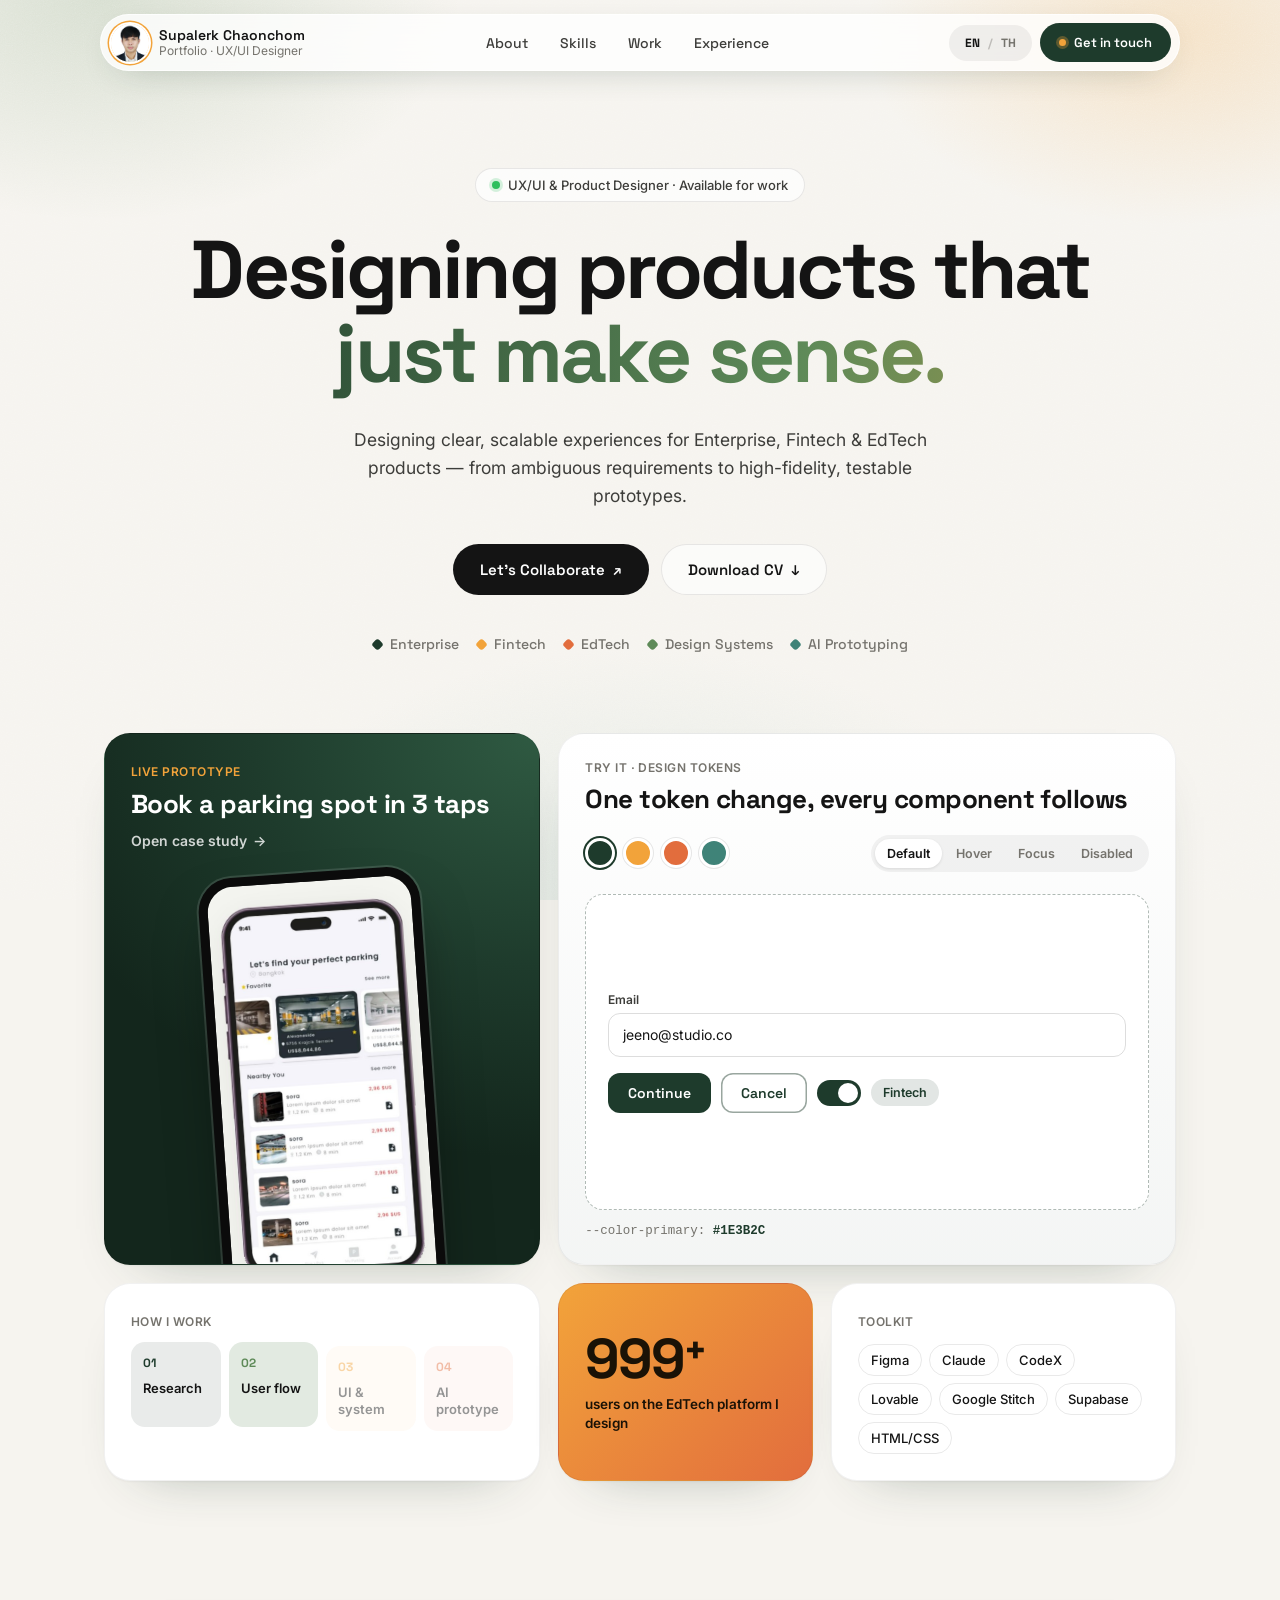
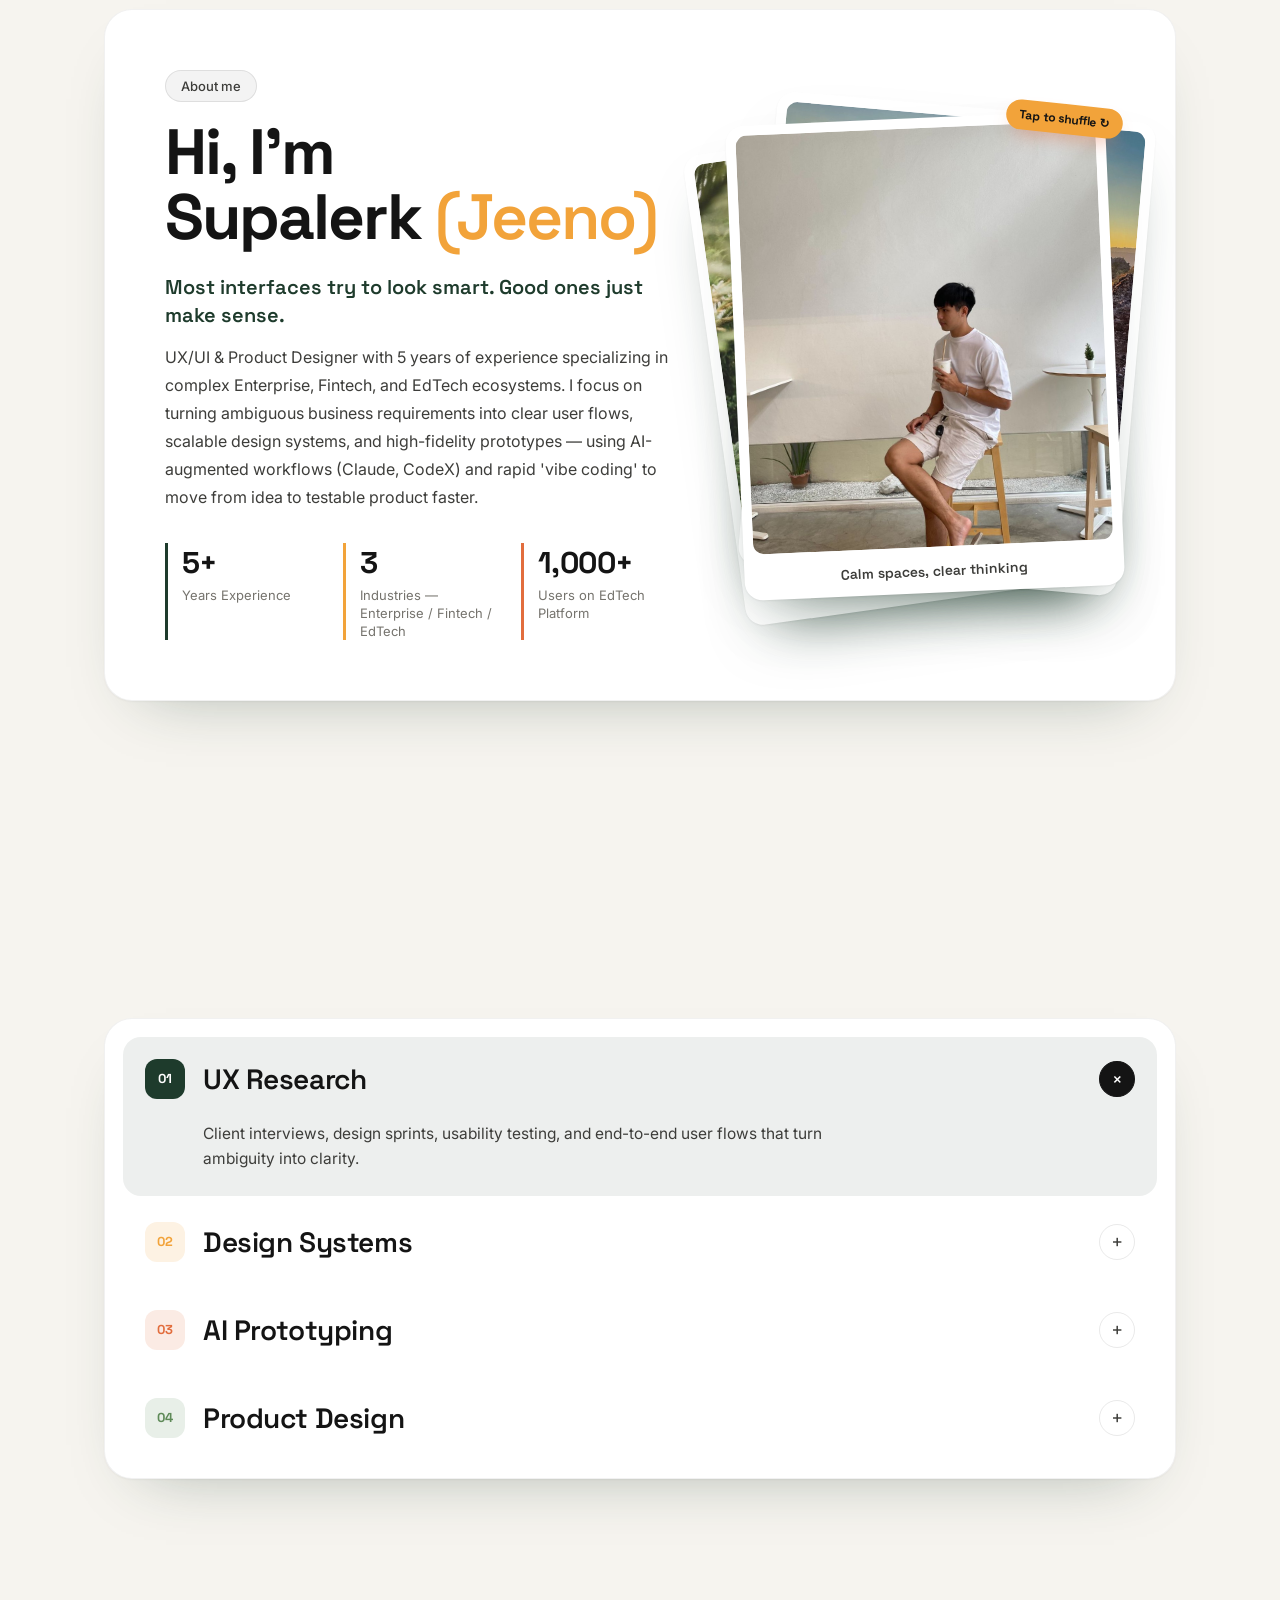
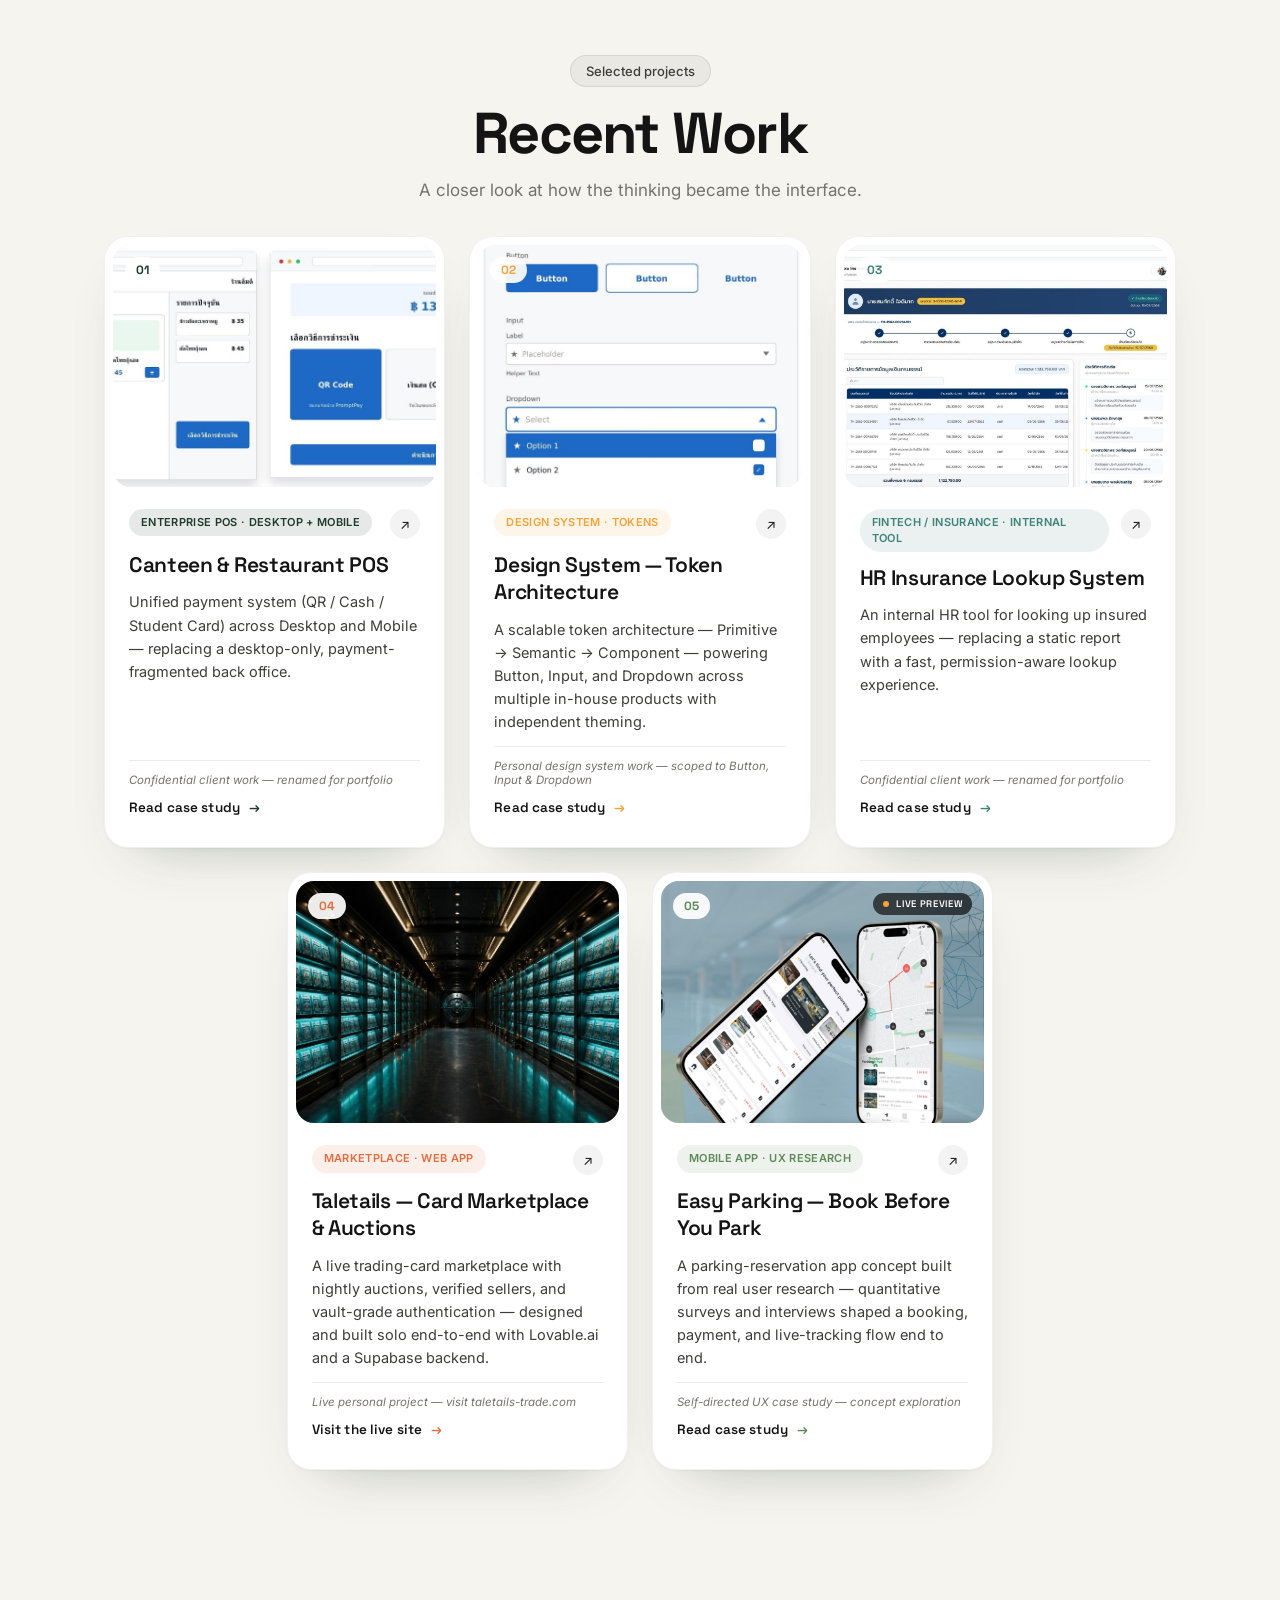
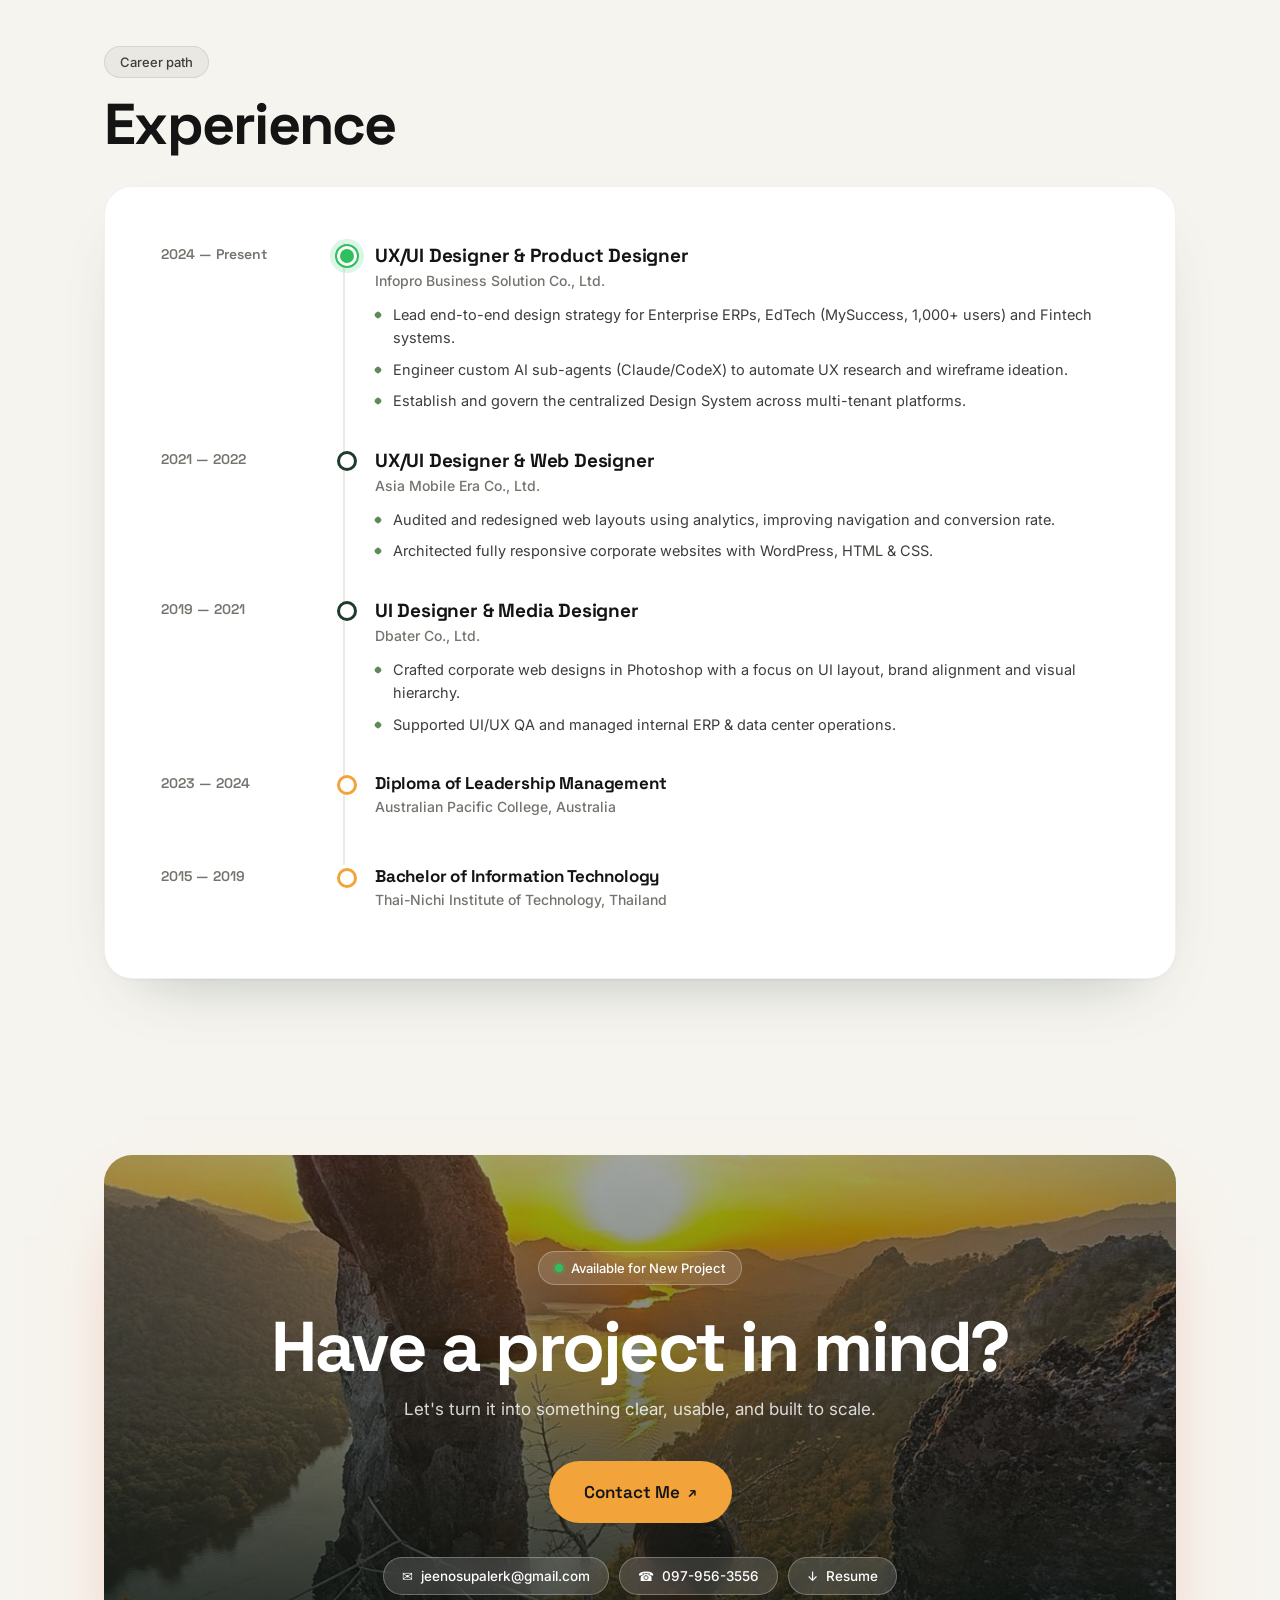
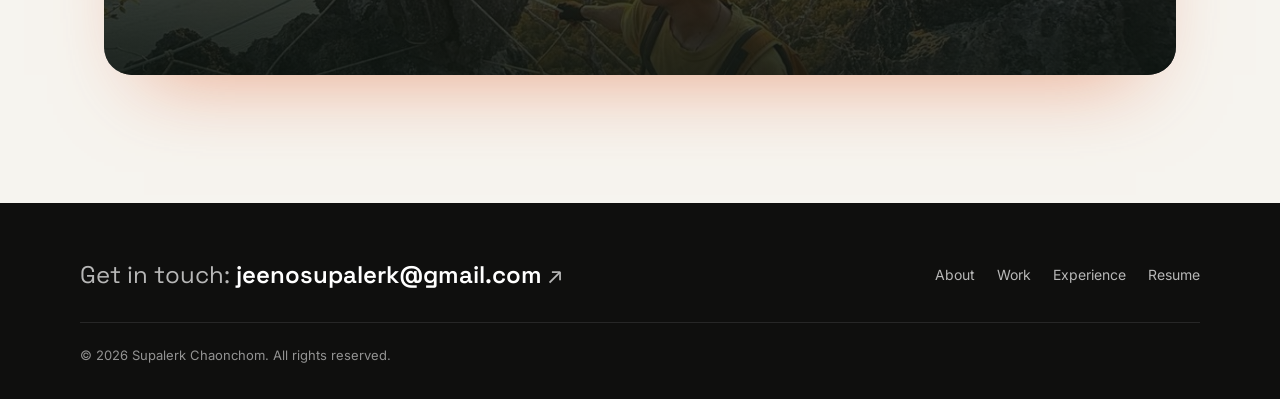
==== commit 686e5dd1: "Replace photo marquee with interactive design showcase bento Live Easy Parking prototype in a phone " ====
--- a/jeeno-portfolio/index.html
+++ b/jeeno-portfolio/index.html
@@ -10,7 +10,7 @@
 <link rel="preconnect" href="https://fonts.googleapis.com">
 <link rel="preconnect" href="https://fonts.gstatic.com" crossorigin>
 <link href="https://fonts.googleapis.com/css2?family=Space+Grotesk:wght@400;500;600;700&family=Inter:wght@400;500;600;700&family=Noto+Sans+Thai:wght@400;500;600;700&display=swap" rel="stylesheet">
-<link rel="stylesheet" href="css/style.css?v=5" />
+<link rel="stylesheet" href="css/style.css?v=6" />
 </head>
 <body class="home">
 
@@ -91,57 +91,85 @@
     </div>
   </section>
 
-  <!-- SNAPSHOT MARQUEE -->
-  <section class="marquee" aria-label="Snapshots of work and life">
-    <div class="marquee-track">
-      <div class="marquee-group">
-        <figure class="mq-item">
-          <img src="assets/photos/jeeno-studio.jpg" alt="Jeeno sitting in a bright white café" loading="lazy" />
-          <figcaption class="mq-cap"><span data-en="Hi, I'm Jeeno" data-th="สวัสดี ฉันชื่อจีโน่">Hi, I'm Jeeno</span></figcaption>
-        </figure>
-        <a class="mq-item" href="work/pos.html">
-          <img src="assets/work-pos.jpg" alt="Canteen &amp; Restaurant POS screens" loading="lazy" />
-          <span class="mq-cap">01 · Canteen POS</span>
-        </a>
-        <a class="mq-item" href="work/easy-parking.html">
-          <img src="assets/work-easy-parking.jpg" alt="Easy Parking app screens" loading="lazy" />
-          <span class="mq-cap">05 · Easy Parking</span>
-        </a>
-        <figure class="mq-item mq-tall">
-          <img src="assets/photos/jeeno-sunset.jpg" alt="Jeeno on a rocky summit at sunset above a river valley" loading="lazy" />
-          <figcaption class="mq-cap"><span data-en="Off-screen: chasing sunsets" data-th="นอกจอ: ตามเก็บพระอาทิตย์ตก">Off-screen: chasing sunsets</span></figcaption>
-        </figure>
-        <a class="mq-item" href="work/design-system.html">
-          <img src="assets/work-design-system.jpg" alt="Design system token preview" loading="lazy" />
-          <span class="mq-cap">02 · Design System</span>
-        </a>
-        <a class="mq-item" href="work/insurance.html">
-          <img src="assets/work-insurance.jpg" alt="HR Insurance Lookup System screen" loading="lazy" />
-          <span class="mq-cap">03 · HR Insurance</span>
-        </a>
-        <figure class="mq-item">
-          <img src="assets/photos/jeeno-garden.jpg" alt="Jeeno in a dark suit holding a graduation sash in a garden" loading="lazy" />
-          <figcaption class="mq-cap"><span data-en="Graduation day" data-th="วันรับปริญญา">Graduation day</span></figcaption>
-        </figure>
-        <a class="mq-item" href="https://taletails-trade.com">
-          <img src="assets/work-taletails.jpg" alt="Taletails vault storage banner" loading="lazy" />
-          <span class="mq-cap">04 · Taletails</span>
-        </a>
-      </div>
-      <!-- second copy makes the loop seamless; hidden from assistive tech -->
-      <div class="marquee-group" aria-hidden="true">
-        <figure class="mq-item"><img src="assets/photos/jeeno-studio.jpg" alt="" loading="lazy" /><figcaption class="mq-cap"><span data-en="Hi, I'm Jeeno" data-th="สวัสดี ฉันชื่อจีโน่">Hi, I'm Jeeno</span></figcaption></figure>
-        <a class="mq-item" href="work/pos.html" tabindex="-1"><img src="assets/work-pos.jpg" alt="" loading="lazy" /><span class="mq-cap">01 · Canteen POS</span></a>
-        <a class="mq-item" href="work/easy-parking.html" tabindex="-1"><img src="assets/work-easy-parking.jpg" alt="" loading="lazy" /><span class="mq-cap">05 · Easy Parking</span></a>
-        <figure class="mq-item mq-tall"><img src="assets/photos/jeeno-sunset.jpg" alt="" loading="lazy" /><figcaption class="mq-cap"><span data-en="Off-screen: chasing sunsets" data-th="นอกจอ: ตามเก็บพระอาทิตย์ตก">Off-screen: chasing sunsets</span></figcaption></figure>
-        <a class="mq-item" href="work/design-system.html" tabindex="-1"><img src="assets/work-design-system.jpg" alt="" loading="lazy" /><span class="mq-cap">02 · Design System</span></a>
-        <a class="mq-item" href="work/insurance.html" tabindex="-1"><img src="assets/work-insurance.jpg" alt="" loading="lazy" /><span class="mq-cap">03 · HR Insurance</span></a>
-        <figure class="mq-item"><img src="assets/photos/jeeno-garden.jpg" alt="" loading="lazy" /><figcaption class="mq-cap"><span data-en="Graduation day" data-th="วันรับปริญญา">Graduation day</span></figcaption></figure>
-        <a class="mq-item" href="https://taletails-trade.com" tabindex="-1"><img src="assets/work-taletails.jpg" alt="" loading="lazy" /><span class="mq-cap">04 · Taletails</span></a>
-      </div>
-    </div>
-  </section>
-
+  <!-- DESIGN SHOWCASE -->
+  <section class="section showcase" aria-label="Design showcase">
+    <div class="bento">
+
+      <!-- Live prototype -->
+      <a class="bento-tile tile-proto reveal" href="work/easy-parking.html">
+        <div class="proto-copy">
+          <span class="tile-kicker" data-en="Live prototype" data-th="Prototype ที่ใช้งานได้จริง">Live prototype</span>
+          <h3 class="tile-title" data-en="Book a parking spot in 3 taps" data-th="จองที่จอดรถใน 3 แตะ">Book a parking spot in 3 taps</h3>
+          <span class="tile-link"><span data-en="Open case study" data-th="ดูเคสสตัดี้">Open case study</span> <span aria-hidden="true">→</span></span>
+        </div>
+        <div class="phone">
+          <video src="assets/video/ep-flow.mp4" poster="assets/video/ep-flow-poster.jpg" autoplay loop muted playsinline
+                 aria-label="Easy Parking prototype: search, pick a spot, pay, navigate"></video>
+        </div>
+      </a>
+
+      <!-- Token playground -->
+      <div class="bento-tile tile-play reveal" id="playground" data-theme="forest" data-state="default">
+        <span class="tile-kicker" data-en="Try it · Design tokens" data-th="ลองเล่น · Design Token">Try it · Design tokens</span>
+        <h3 class="tile-title" data-en="One token change, every component follows" data-th="เปลี่ยน Token เดียว ทุก Component เปลี่ยนตาม">One token change, every component follows</h3>
+
+        <div class="play-controls">
+          <div class="swatches" role="radiogroup" aria-label="Brand color">
+            <button class="swatch is-on" role="radio" aria-checked="true" data-theme="forest" style="--s:#1e3b2c" aria-label="Forest"></button>
+            <button class="swatch" role="radio" aria-checked="false" data-theme="sunset" style="--s:#f2a33a" aria-label="Sunset"></button>
+            <button class="swatch" role="radio" aria-checked="false" data-theme="ember" style="--s:#e26d3d" aria-label="Ember"></button>
+            <button class="swatch" role="radio" aria-checked="false" data-theme="mist" style="--s:#3f8378" aria-label="Mist"></button>
+          </div>
+          <div class="states" role="tablist" aria-label="Component state">
+            <button class="state is-on" data-state="default">Default</button>
+            <button class="state" data-state="hover">Hover</button>
+            <button class="state" data-state="focus">Focus</button>
+            <button class="state" data-state="disabled">Disabled</button>
+          </div>
+        </div>
+
+        <div class="play-stage" aria-hidden="true">
+          <div class="demo-field">
+            <span class="demo-label">Email</span>
+            <span class="demo-input">jeeno@studio.co<span class="caret"></span></span>
+          </div>
+          <div class="demo-row">
+            <span class="demo-btn">Continue</span>
+            <span class="demo-btn is-ghost">Cancel</span>
+            <span class="demo-toggle"><span></span></span>
+            <span class="demo-chip">Fintech</span>
+          </div>
+        </div>
+        <code class="play-token">--color-primary: <b id="tokenValue">#1E3B2C</b></code>
+      </div>
+
+      <!-- Process -->
+      <div class="bento-tile tile-process reveal">
+        <span class="tile-kicker" data-en="How I work" data-th="วิธีการทำงาน">How I work</span>
+        <ol class="process-steps">
+          <li style="--c: var(--forest)"><b>01</b> <span data-en="Research" data-th="วิจัยผู้ใช้">Research</span></li>
+          <li style="--c: var(--leaf)"><b>02</b> <span data-en="User flow" data-th="User Flow">User flow</span></li>
+          <li style="--c: var(--sunset)"><b>03</b> <span data-en="UI &amp; system" data-th="UI และ Design System">UI &amp; system</span></li>
+          <li style="--c: var(--ember)"><b>04</b> <span data-en="AI prototype" data-th="Prototype ด้วย AI">AI prototype</span></li>
+        </ol>
+      </div>
+
+      <!-- Numbers -->
+      <div class="bento-tile tile-stat reveal">
+        <span class="big-num" data-count="1000">0</span><span class="big-plus">+</span>
+        <span class="tile-note" data-en="users on the EdTech platform I design" data-th="ผู้ใช้งานบนแพลตฟอร์ม EdTech ที่ฉันออกแบบ">users on the EdTech platform I design</span>
+      </div>
+
+      <!-- Toolkit -->
+      <div class="bento-tile tile-tools reveal">
+        <span class="tile-kicker" data-en="Toolkit" data-th="เครื่องมือ">Toolkit</span>
+        <ul class="tool-cloud">
+          <li>Figma</li><li>Claude</li><li>CodeX</li><li>Lovable</li><li>Google Stitch</li><li>Supabase</li><li>HTML/CSS</li>
+        </ul>
+      </div>
+
+    </div>
+  </section>
   <!-- ABOUT -->
   <section id="about" class="section">
     <div class="card about-card reveal">
@@ -501,6 +529,6 @@
   <p class="footer-copy">© <span id="year"></span> Supalerk Chaonchom. <span data-en="All rights reserved." data-th="สงวนลิขสิทธิ์">All rights reserved.</span></p>
 </footer>
 
-<script src="js/main.js?v=5"></script>
+<script src="js/main.js?v=6"></script>
 </body>
 </html>
--- a/jeeno-portfolio/css/style.css
+++ b/jeeno-portfolio/css/style.css
@@ -405,70 +405,225 @@
   transform: rotate(45deg);
 }
 
-/* ---------- Snapshot marquee ---------- */
-
-.marquee {
+/* ---------- Design showcase (bento) ---------- */
+
+.showcase { padding-top: 24px; padding-bottom: 40px; }
+
+.bento {
+  display: grid;
+  grid-template-columns: repeat(12, 1fr);
+  grid-auto-rows: minmax(150px, auto);
+  gap: 18px;
+}
+
+.bento-tile {
   position: relative;
-  z-index: 1;
+  background: #fff;
+  border: 1px solid rgba(20, 20, 20, 0.06);
+  border-radius: 26px;
+  padding: 26px;
   overflow: hidden;
-  padding: 18px 0 40px;
-  -webkit-mask-image: linear-gradient(90deg, transparent, #000 7%, #000 93%, transparent);
-  mask-image: linear-gradient(90deg, transparent, #000 7%, #000 93%, transparent);
-}
-
-.marquee-track {
-  display: flex;
-  width: max-content;
-  animation: marquee 70s linear infinite;
-}
-.marquee:hover .marquee-track { animation-play-state: paused; }
-
-.marquee-group { display: flex; gap: 20px; padding-right: 20px; }
-
-@keyframes marquee {
-  from { transform: translateX(0); }
-  to   { transform: translateX(-50%); }
-}
-
-.mq-item {
+  box-shadow: 0 1px 2px rgba(0, 0, 0, 0.04), 0 24px 56px -40px rgba(30, 59, 44, 0.45);
+}
+
+.tile-kicker {
+  display: inline-block;
+  font-size: 12px;
+  font-weight: 600;
+  letter-spacing: 0.04em;
+  text-transform: uppercase;
+  color: var(--muted);
+}
+.tile-title {
+  font-family: var(--font-display);
+  font-size: clamp(20px, 2.2vw, 26px);
+  font-weight: 700;
+  letter-spacing: -0.02em;
+  line-height: 1.15;
+  margin: 10px 0 0;
+}
+
+/* Prototype tile: dark forest, phone playing the real flow */
+.tile-proto {
+  grid-column: span 5;
+  grid-row: span 2;
+  background: radial-gradient(120% 80% at 100% 0%, #2f5a42 0%, var(--forest) 55%, #13261c 100%);
+  color: #fff;
+  display: flex;
+  flex-direction: column;
+  gap: 22px;
+  transition: transform 0.4s var(--ease-out);
+}
+.tile-proto:hover { transform: translateY(-4px); }
+.tile-proto .tile-kicker { color: var(--sunset); }
+.tile-link { display: inline-flex; gap: 6px; margin-top: 12px; font-size: 14px; font-weight: 600; color: rgba(255,255,255,.8); }
+.tile-proto:hover .tile-link { color: #fff; }
+
+.phone {
+  align-self: center;
+  width: 58%;
+  max-width: 230px;
+  aspect-ratio: 520 / 1000;
+  margin-top: auto;
+  margin-bottom: -60px;
+  border-radius: 34px 34px 0 0;
+  padding: 9px 9px 0;
+  background: #0b0b0b;
+  box-shadow: 0 0 0 2px rgba(255,255,255,.12), 0 30px 60px -20px rgba(0,0,0,.6);
+  transform: rotate(-4deg);
+  transition: transform 0.6s var(--ease-out);
+}
+.tile-proto:hover .phone { transform: rotate(0) translateY(-10px); }
+.phone video { width: 100%; height: 100%; object-fit: cover; object-position: top; border-radius: 26px 26px 0 0; }
+
+/* Token playground */
+.tile-play {
+  --p: #1e3b2c;
+  --p-soft: #e3ebe6;
+  --on-p: #fff;
+  grid-column: span 7;
+  grid-row: span 2;
+  display: flex;
+  flex-direction: column;
+  background: linear-gradient(180deg, #fff 0%, color-mix(in srgb, var(--p) 5%, #fff) 100%);
+  transition: background 0.5s ease;
+}
+.tile-play[data-theme="sunset"] { --p: #f2a33a; --on-p: #1a1206; }
+.tile-play[data-theme="ember"]  { --p: #e26d3d; }
+.tile-play[data-theme="mist"]   { --p: #3f8378; }
+
+.play-controls { display: flex; flex-wrap: wrap; align-items: center; justify-content: space-between; gap: 12px; margin-top: 20px; }
+.swatches { display: flex; gap: 8px; }
+.swatch {
+  width: 30px; height: 30px;
+  border-radius: 50%;
+  border: 3px solid #fff;
+  background: var(--s);
+  box-shadow: 0 0 0 1px var(--line);
+  cursor: pointer;
+  transition: transform 0.2s ease, box-shadow 0.2s ease;
+}
+.swatch:hover { transform: scale(1.1); }
+.swatch.is-on { box-shadow: 0 0 0 2px var(--s); }
+
+.states { display: flex; padding: 4px; gap: 2px; border-radius: var(--radius-full); background: rgba(20,20,20,.05); }
+.state {
+  border: 0; background: none; cursor: pointer;
+  padding: 7px 12px;
+  border-radius: var(--radius-full);
+  font: 600 12.5px var(--font-body);
+  color: var(--muted);
+  transition: background 0.2s ease, color 0.2s ease;
+}
+.state.is-on { background: #fff; color: var(--ink); box-shadow: 0 1px 3px rgba(0,0,0,.1); }
+
+.play-stage {
+  margin-top: 22px;
+  padding: 22px;
+  border-radius: 18px;
+  border: 1px dashed color-mix(in srgb, var(--p) 35%, transparent);
+  background: #fff;
+  display: flex;
+  flex-direction: column;
+  gap: 16px;
+  flex: 1;
+  justify-content: center;
+}
+.demo-field { display: flex; flex-direction: column; gap: 6px; }
+.demo-label { font-size: 12px; font-weight: 600; color: var(--ink-soft); }
+.demo-input {
+  display: flex; align-items: center;
+  height: 44px; padding: 0 14px;
+  border-radius: 12px;
+  border: 1.5px solid rgba(20,20,20,.14);
+  font-size: 14px; color: var(--ink);
+  transition: border-color .25s ease, box-shadow .25s ease, background .25s ease;
+}
+.caret { display: none; width: 1.5px; height: 18px; margin-left: 2px; background: var(--p); animation: blink 1s steps(1) infinite; }
+@keyframes blink { 50% { opacity: 0; } }
+
+.demo-row { display: flex; flex-wrap: wrap; align-items: center; gap: 10px; }
+.demo-btn {
+  padding: 11px 20px;
+  border-radius: 12px;
+  background: var(--p);
+  color: var(--on-p);
+  font: 600 14px var(--font-display);
+  transition: background .3s ease, color .3s ease, transform .25s ease, box-shadow .25s ease, opacity .25s ease;
+}
+.demo-btn.is-ghost { background: transparent; color: var(--p); box-shadow: inset 0 0 0 1.5px color-mix(in srgb, var(--p) 45%, transparent); }
+.demo-toggle { width: 44px; height: 26px; border-radius: 99px; background: var(--p); padding: 3px; transition: background .3s ease, opacity .25s ease; }
+.demo-toggle span { display: block; width: 20px; height: 20px; border-radius: 50%; background: #fff; margin-left: 18px; }
+.demo-chip { padding: 6px 12px; border-radius: 99px; font-size: 12.5px; font-weight: 600; color: var(--p); background: color-mix(in srgb, var(--p) 13%, #fff); transition: color .3s, background .3s; }
+
+.tile-play[data-state="hover"] .demo-btn { transform: translateY(-2px); box-shadow: 0 10px 20px -10px var(--p); filter: brightness(1.08); }
+.tile-play[data-state="hover"] .demo-btn.is-ghost { background: color-mix(in srgb, var(--p) 8%, #fff); }
+.tile-play[data-state="hover"] .demo-input { border-color: rgba(20,20,20,.35); }
+.tile-play[data-state="focus"] .demo-input { border-color: var(--p); box-shadow: 0 0 0 4px color-mix(in srgb, var(--p) 20%, transparent); }
+.tile-play[data-state="focus"] .caret { display: inline-block; }
+.tile-play[data-state="focus"] .demo-btn:first-child { box-shadow: 0 0 0 3px #fff, 0 0 0 5px var(--p); }
+.tile-play[data-state="disabled"] .demo-btn,
+.tile-play[data-state="disabled"] .demo-toggle,
+.tile-play[data-state="disabled"] .demo-chip { opacity: .38; filter: grayscale(.6); }
+.tile-play[data-state="disabled"] .demo-input { background: #f3f2ef; color: var(--muted); }
+
+.play-token {
+  margin-top: 14px;
+  font: 500 12.5px ui-monospace, SFMono-Regular, Consolas, monospace;
+  color: var(--muted);
+}
+.play-token b { color: var(--p); transition: color .3s ease; }
+
+/* Process */
+.tile-process { grid-column: span 5; }
+.process-steps { list-style: none; margin: 16px 0 0; padding: 0; display: grid; grid-template-columns: repeat(4, 1fr); gap: 8px; counter-reset: s; }
+.process-steps li {
   position: relative;
-  flex: none;
-  width: 400px;
-  height: 300px;
-  margin: 0;
-  border-radius: 24px;
-  overflow: hidden;
-  background: #e9e6df;
-  box-shadow: 0 22px 44px -28px rgba(30, 59, 44, 0.55);
-  transition: transform 0.45s var(--ease-out);
-}
-.mq-item:nth-child(odd)  { transform: rotate(-1.2deg); }
-.mq-item:nth-child(even) { transform: rotate(1.2deg) translateY(10px); }
-.mq-item:hover { transform: rotate(0) translateY(-6px) scale(1.02); }
-.mq-item.mq-tall { width: 228px; }
-
-.mq-item img {
-  width: 100%;
-  height: 100%;
-  object-fit: cover;
-  transition: transform 0.8s var(--ease-out);
-}
-.mq-item:hover img { transform: scale(1.06); }
-
-.mq-cap {
-  position: absolute;
-  left: 12px;
-  bottom: 12px;
-  padding: 6px 12px;
-  border-radius: var(--radius-full);
-  background: rgba(255, 255, 255, 0.88);
-  backdrop-filter: blur(8px);
-  -webkit-backdrop-filter: blur(8px);
-  font-family: var(--font-display);
-  font-size: 12.5px;
-  font-weight: 600;
-  color: var(--ink);
-  white-space: nowrap;
+  display: flex; flex-direction: column; gap: 8px;
+  padding: 14px 12px;
+  border-radius: 14px;
+  background: color-mix(in srgb, var(--c) 10%, #fff);
+  font-size: 13px; font-weight: 600; line-height: 1.3;
+  opacity: .45;
+  transition: opacity .4s ease, transform .4s var(--ease-out), background .4s ease;
+}
+.process-steps li b { font-family: var(--font-display); font-size: 12px; color: var(--c); }
+.process-steps li.is-on { opacity: 1; transform: translateY(-4px); background: color-mix(in srgb, var(--c) 18%, #fff); }
+
+/* Stat */
+.tile-stat {
+  grid-column: span 3;
+  background: linear-gradient(135deg, var(--sunset), var(--ember));
+  color: #1a1206;
+  display: flex; flex-wrap: wrap; align-content: center;
+}
+.big-num { font-family: var(--font-display); font-size: clamp(40px, 4.4vw, 56px); font-weight: 700; letter-spacing: -0.04em; line-height: 1; }
+.big-plus { font-family: var(--font-display); font-size: 40px; font-weight: 700; line-height: 1; }
+.tile-note { flex-basis: 100%; margin-top: 8px; font-size: 13.5px; font-weight: 600; line-height: 1.4; }
+
+/* Tools */
+.tile-tools { grid-column: span 4; }
+.tool-cloud { display: flex; flex-wrap: wrap; gap: 7px; margin-top: 14px; }
+.tool-cloud li {
+  padding: 7px 12px;
+  border-radius: 99px;
+  border: 1px solid var(--line);
+  font-size: 13px; font-weight: 500;
+  transition: background .2s ease, color .2s ease, transform .2s ease;
+}
+.tool-cloud li:hover { background: var(--forest); color: #fff; transform: translateY(-2px); }
+
+@media (max-width: 960px) {
+  .tile-proto, .tile-play { grid-column: span 12; grid-row: auto; }
+  .tile-proto { min-height: 440px; }
+  .tile-process { grid-column: span 12; }
+  .tile-stat { grid-column: span 5; }
+  .tile-tools { grid-column: span 7; }
+}
+@media (max-width: 560px) {
+  .tile-stat, .tile-tools { grid-column: span 12; }
+  .process-steps { grid-template-columns: 1fr 1fr; }
+  .bento-tile { padding: 22px; }
 }
 
 /* ---------- About ---------- */
@@ -1098,8 +1253,6 @@
   .services-card { padding: 10px; }
   .accordion-head { padding: 18px 14px; gap: 14px; }
   .accordion-body { padding-left: 14px; padding-right: 14px; }
-  .mq-item { width: 290px; height: 220px; }
-  .mq-item.mq-tall { width: 166px; }
   .contact-inner { padding: 72px 20px 60px; }
 }
 
@@ -1132,9 +1285,6 @@
 @media (prefers-reduced-motion: reduce) {
   html { scroll-behavior: auto; }
   .reveal { opacity: 1; transform: none; transition: none; }
-  .marquee { overflow-x: auto; }
-  .marquee-track { animation: none; }
-  .marquee-group[aria-hidden="true"] { display: none; }
   .hero-grad, .dot { animation: none; }
-  .ps-card, .mq-item, .work-card, .contact-bg { transition: none; }
-}
+  .ps-card, .work-card, .contact-bg { transition: none; }
+}
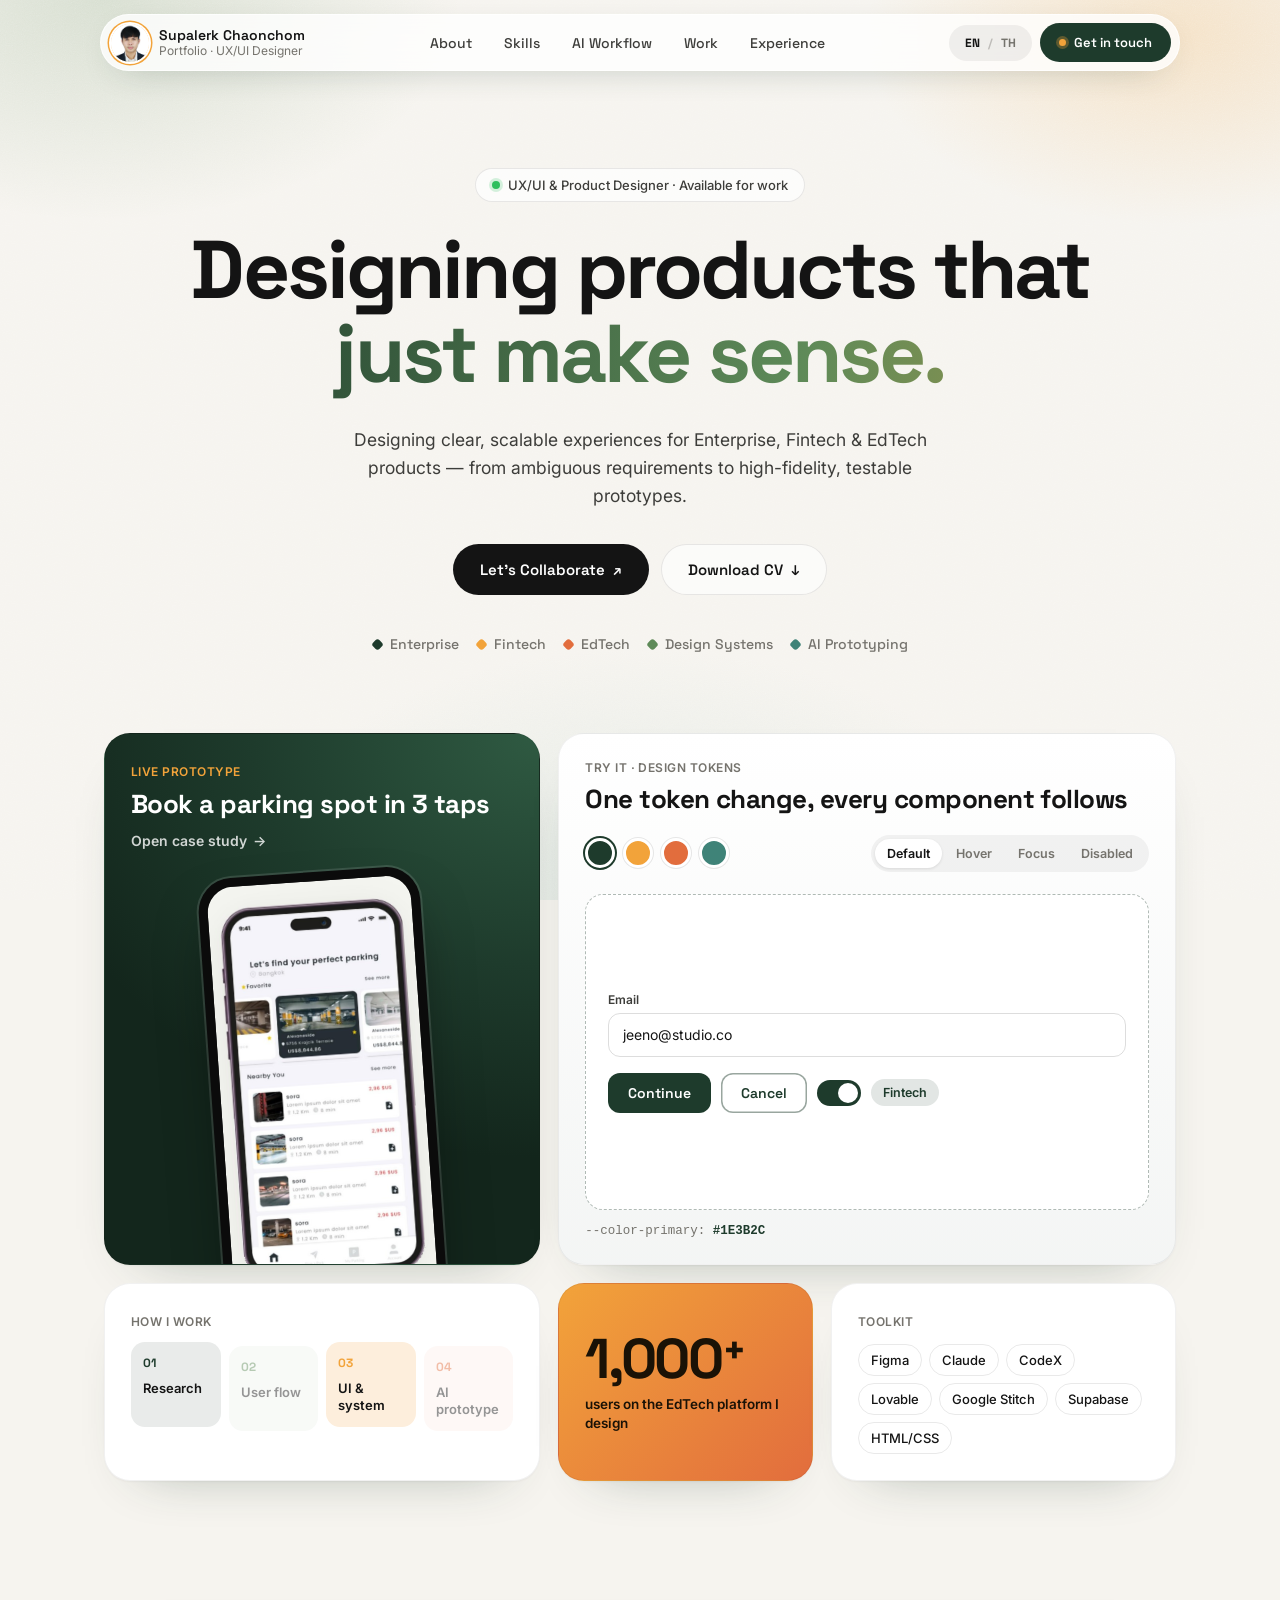
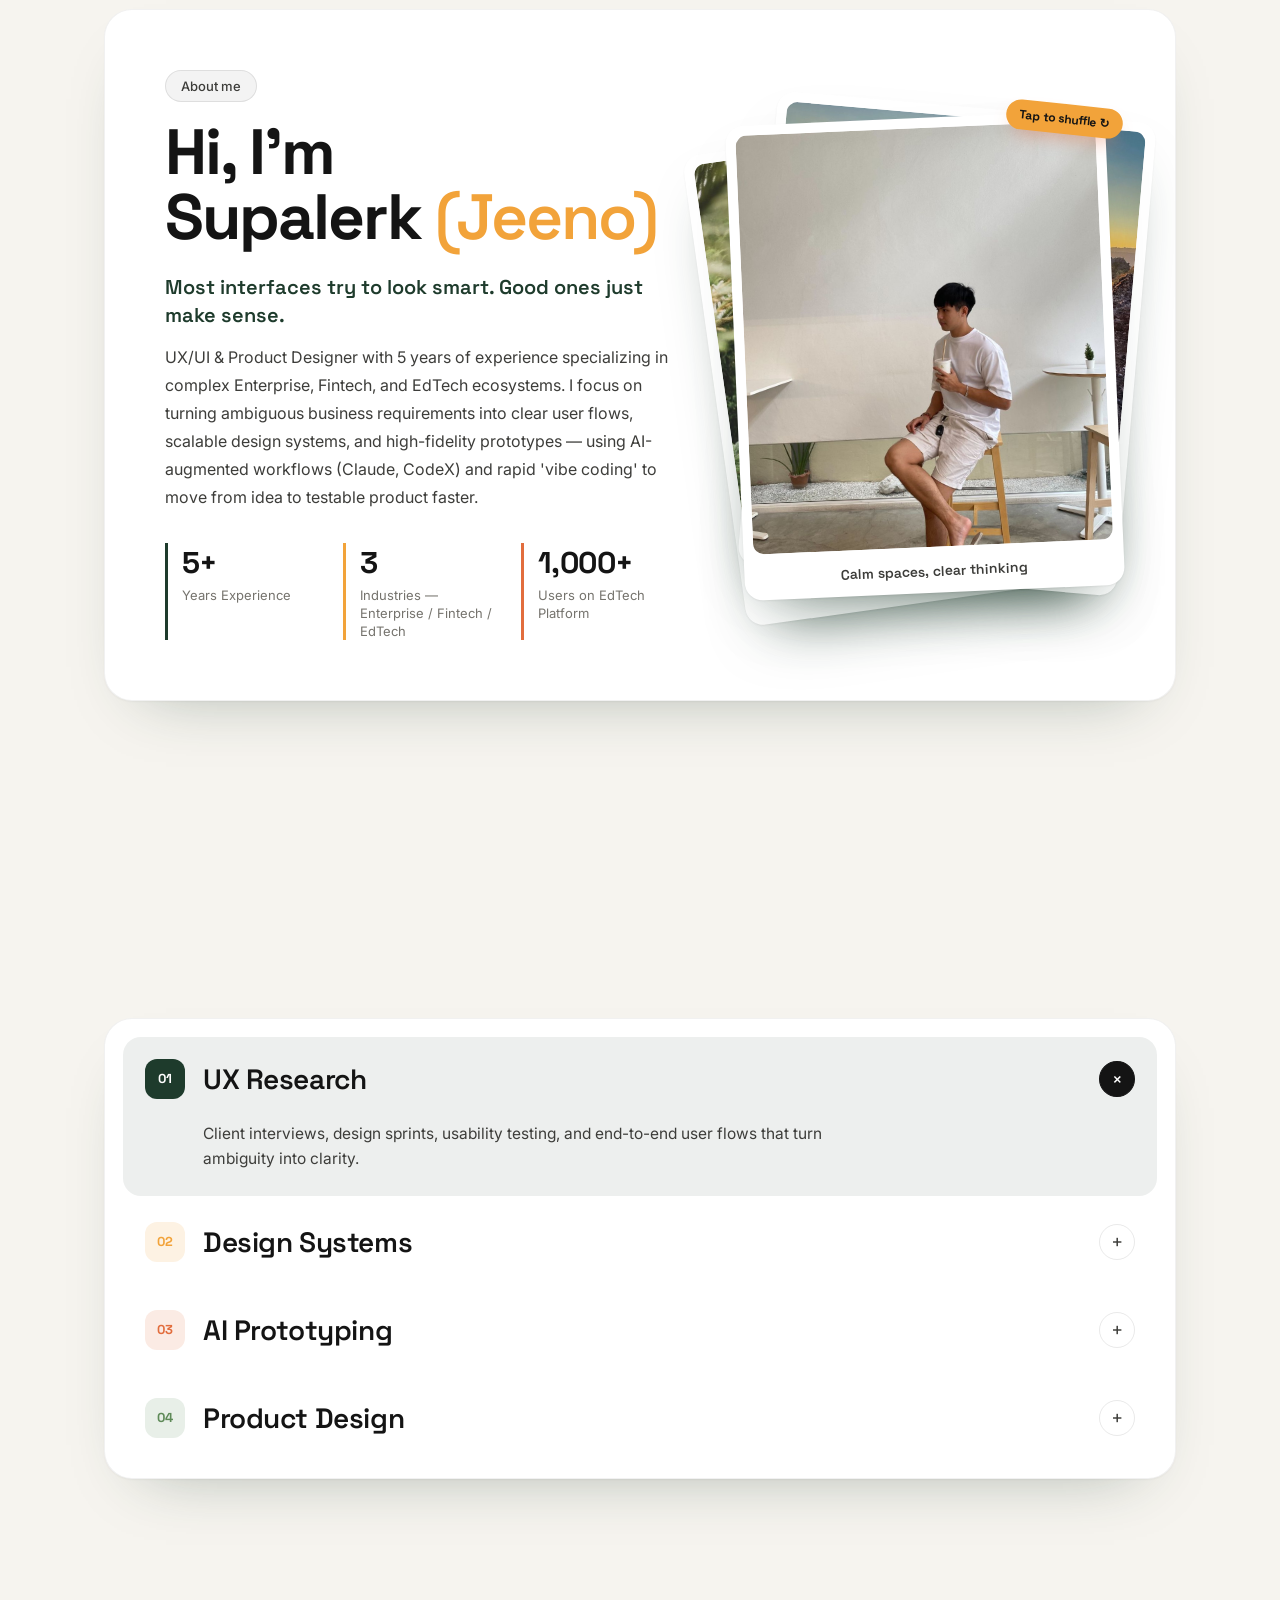
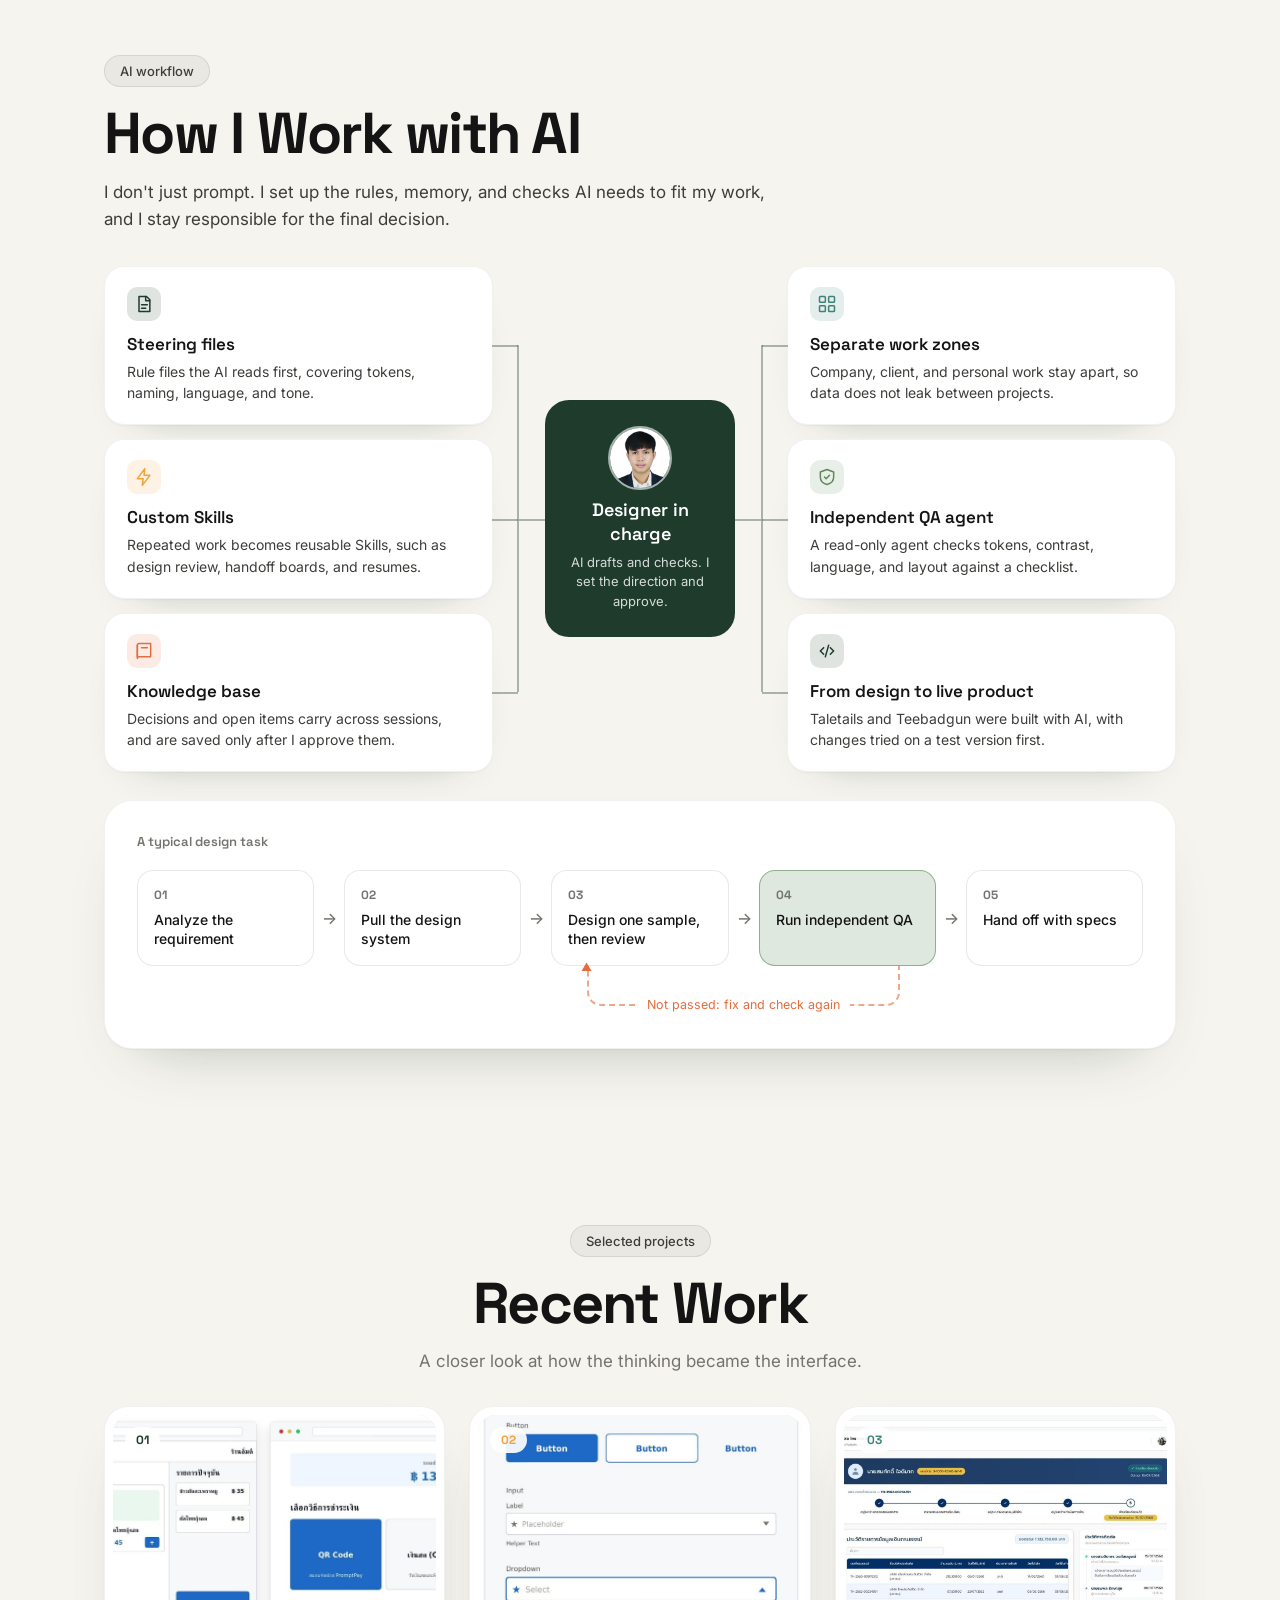
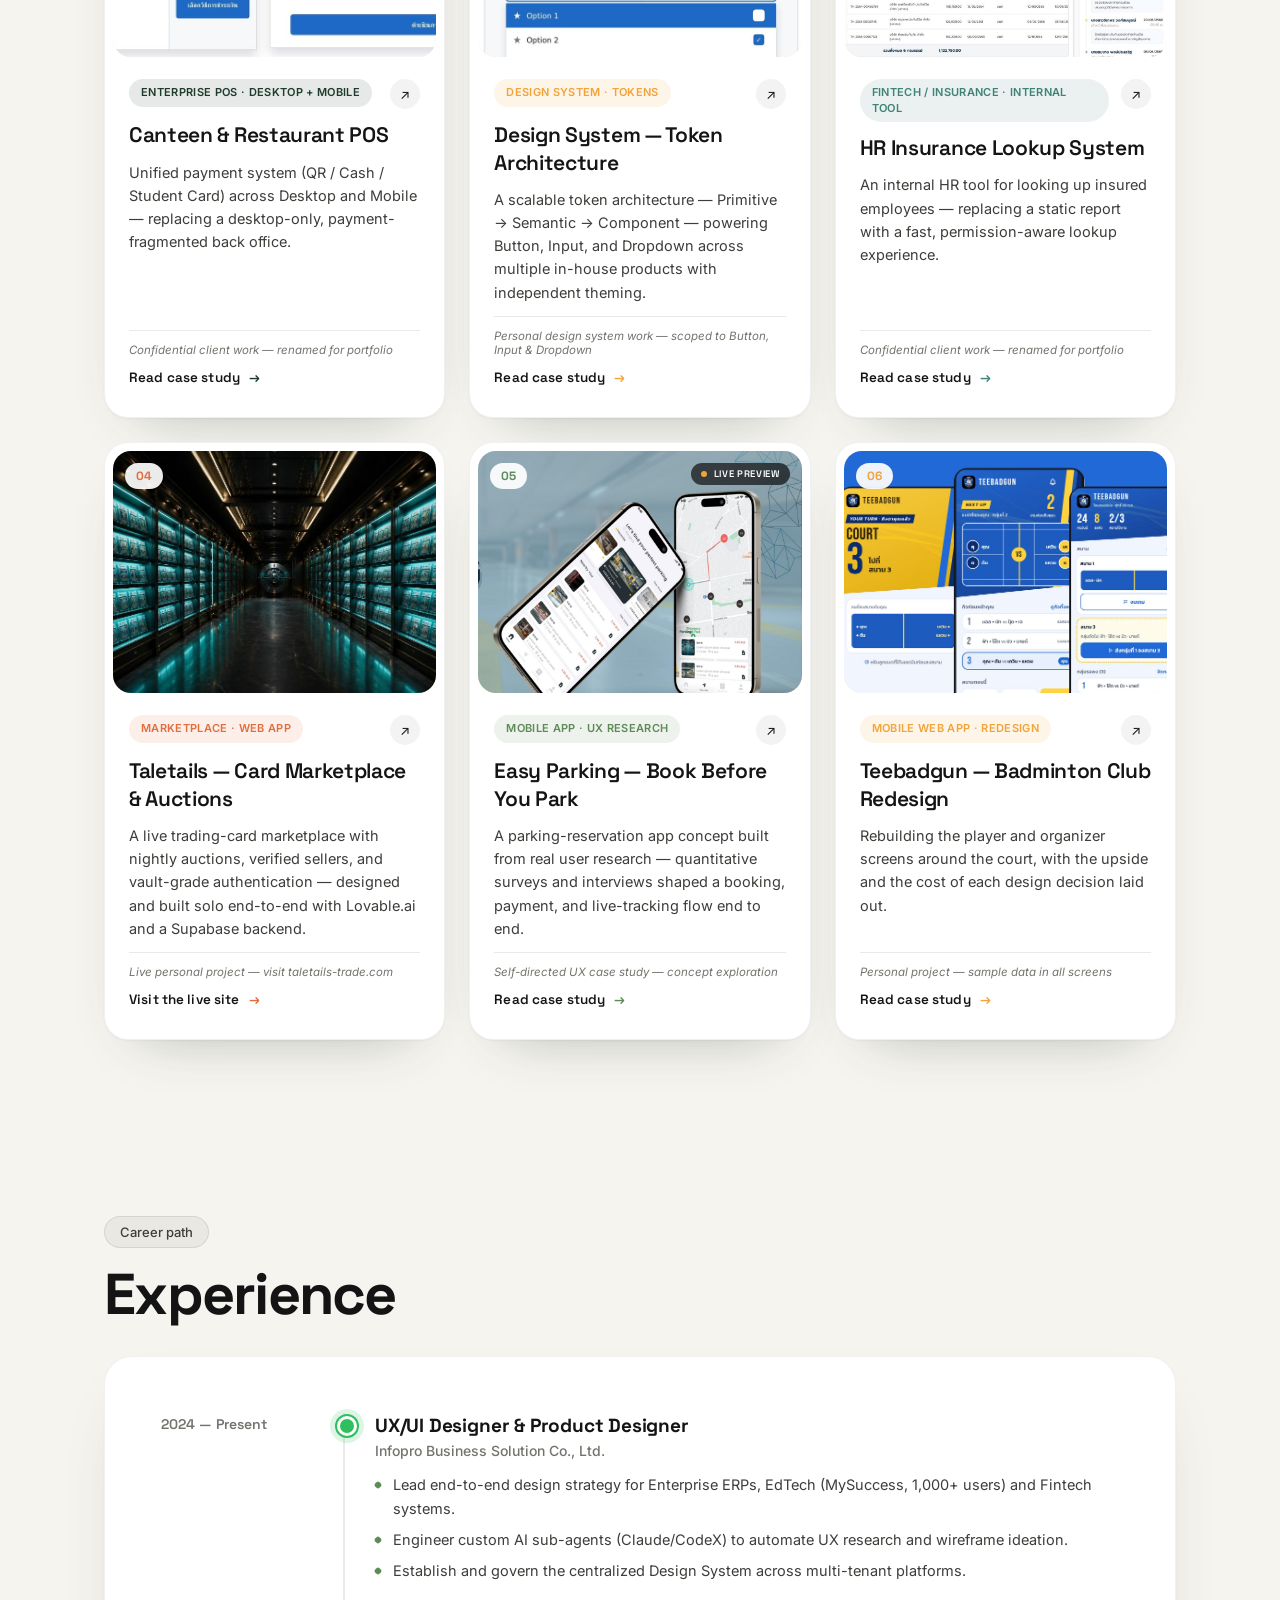
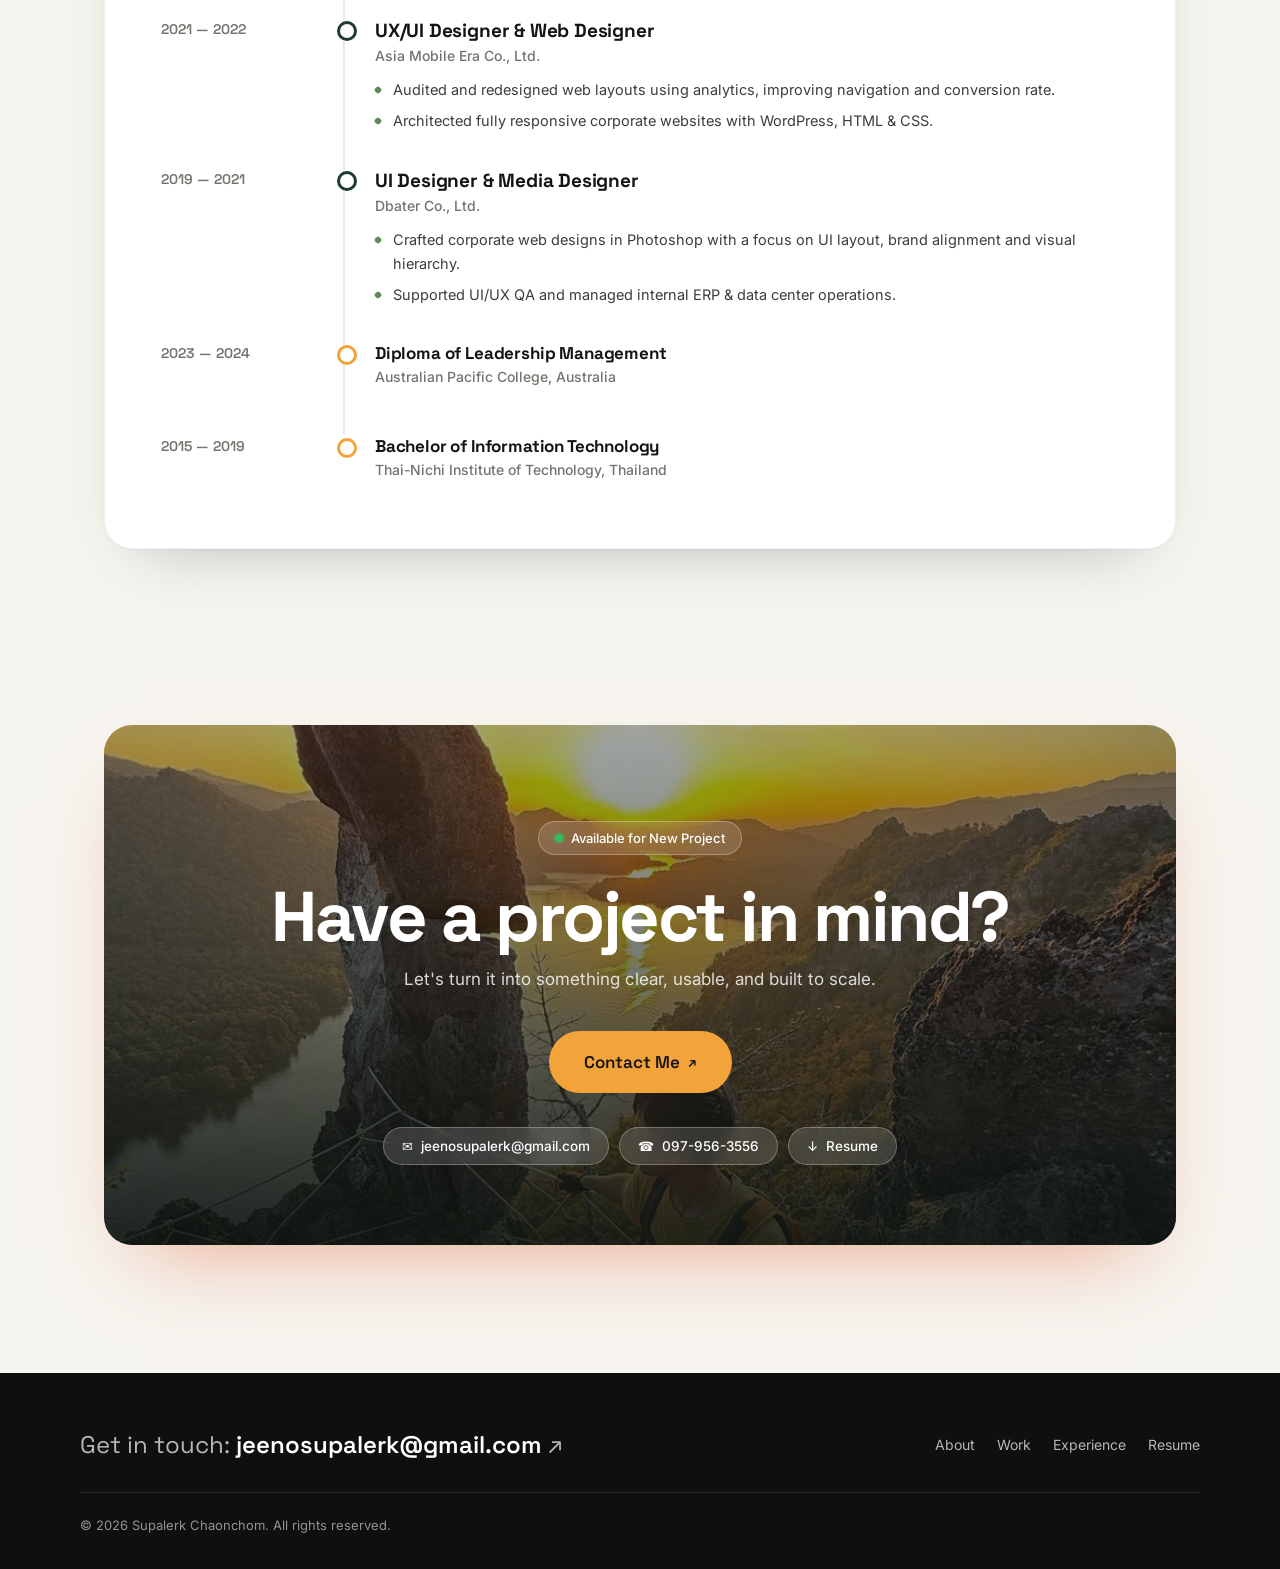
==== commit f00ae441: "Add Teebadgun case study, AI workflow section and native case-study graphics - New case study 06 Tee" ====
--- a/jeeno-portfolio/index.html
+++ b/jeeno-portfolio/index.html
@@ -10,7 +10,7 @@
 <link rel="preconnect" href="https://fonts.googleapis.com">
 <link rel="preconnect" href="https://fonts.gstatic.com" crossorigin>
 <link href="https://fonts.googleapis.com/css2?family=Space+Grotesk:wght@400;500;600;700&family=Inter:wght@400;500;600;700&family=Noto+Sans+Thai:wght@400;500;600;700&display=swap" rel="stylesheet">
-<link rel="stylesheet" href="css/style.css?v=6" />
+<link rel="stylesheet" href="css/style.css?v=11" />
 </head>
 <body class="home">
 
@@ -30,6 +30,7 @@
     <nav class="nav-links" id="navLinks">
       <a href="#about" data-en="About" data-th="เกี่ยวกับฉัน">About</a>
       <a href="#services" data-en="Skills" data-th="ทักษะ">Skills</a>
+      <a href="#ai-workflow" data-en="AI Workflow" data-th="การใช้ AI">AI Workflow</a>
       <a href="#work" data-en="Work" data-th="ผลงาน">Work</a>
       <a href="#experience" data-en="Experience" data-th="ประสบการณ์">Experience</a>
     </nav>
@@ -291,6 +292,69 @@
     </div>
   </section>
 
+  <!-- AI WORKFLOW -->
+  <section id="ai-workflow" class="section">
+    <div class="section-head reveal">
+      <span class="pill-label" data-en="AI workflow" data-th="การทำงานกับ AI">AI workflow</span>
+      <h2 class="section-big" data-en="How I Work with AI" data-th="ฉันใช้ AI ทำงานอย่างไร">How I Work with AI</h2>
+      <p class="ai-intro" data-en="I don't just prompt. I set up the rules, memory, and checks AI needs to fit my work, and I stay responsible for the final decision." data-th="ฉันไม่ได้แค่สั่ง Prompt แต่วางกฎ คลังความรู้ และขั้นตอนตรวจงานให้ AI เข้ากับงานของฉัน โดยการตัดสินใจสุดท้ายยังเป็นหน้าที่ของฉัน">I don't just prompt. I set up the rules, memory, and checks AI needs to fit my work, and I stay responsible for the final decision.</p>
+    </div>
+
+    <div class="map reveal">
+      <div class="map-side">
+        <article class="map-node" style="--acc: var(--forest)">
+          <svg class="map-icon" viewBox="0 0 24 24" fill="none" stroke="currentColor" stroke-width="1.8" stroke-linecap="round" stroke-linejoin="round" aria-hidden="true"><path d="M6 3h9l4 4v14H6z"/><path d="M14 3v5h5M9 13h7M9 17h5"/></svg>
+          <h3 data-en="Steering files" data-th="Steering: กฎประจำโปรเจกต์">Steering files</h3>
+          <p data-en="Rule files the AI reads first, covering tokens, naming, language, and tone." data-th="ไฟล์กฎที่ AI อ่านก่อนเริ่มงาน ทั้ง Token การตั้งชื่อ ภาษา และน้ำเสียง">Rule files the AI reads first, covering tokens, naming, language, and tone.</p>
+        </article>
+        <article class="map-node" style="--acc: var(--sunset)">
+          <svg class="map-icon" viewBox="0 0 24 24" fill="none" stroke="currentColor" stroke-width="1.8" stroke-linecap="round" stroke-linejoin="round" aria-hidden="true"><path d="M13 2 4 14h7l-1 8 9-12h-7z"/></svg>
+          <h3 data-en="Custom Skills" data-th="สร้าง Skill เฉพาะงาน">Custom Skills</h3>
+          <p data-en="Repeated work becomes reusable Skills, such as design review, handoff boards, and resumes." data-th="เปลี่ยนงานที่ทำซ้ำเป็น Skill เช่น ตรวจงานออกแบบ ทำบอร์ด Handoff และเขียน Resume">Repeated work becomes reusable Skills, such as design review, handoff boards, and resumes.</p>
+        </article>
+        <article class="map-node" style="--acc: var(--ember)">
+          <svg class="map-icon" viewBox="0 0 24 24" fill="none" stroke="currentColor" stroke-width="1.8" stroke-linecap="round" stroke-linejoin="round" aria-hidden="true"><path d="M4 5a2 2 0 0 1 2-2h14v16H6a2 2 0 0 0-2 2z"/><path d="M4 19V5M9 8h7"/></svg>
+          <h3 data-en="Knowledge base" data-th="คลังความรู้ของงาน">Knowledge base</h3>
+          <p data-en="Decisions and open items carry across sessions, and are saved only after I approve them." data-th="เก็บการตัดสินใจและเรื่องค้างข้าม Session โดยบันทึกเมื่อฉันอนุมัติเท่านั้น">Decisions and open items carry across sessions, and are saved only after I approve them.</p>
+        </article>
+      </div>
+      <div class="map-core">
+        <img src="assets/avatar.jpg" alt="" />
+        <strong data-en="Designer in charge" data-th="นักออกแบบเป็นผู้ตัดสินใจ">Designer in charge</strong>
+        <span data-en="AI drafts and checks. I set the direction and approve." data-th="AI ช่วยร่างและตรวจ ส่วนทิศทางและการอนุมัติเป็นของฉัน">AI drafts and checks. I set the direction and approve.</span>
+      </div>
+      <div class="map-side is-right">
+        <article class="map-node" style="--acc: var(--mist-deep)">
+          <svg class="map-icon" viewBox="0 0 24 24" fill="none" stroke="currentColor" stroke-width="1.8" stroke-linecap="round" stroke-linejoin="round" aria-hidden="true"><rect x="3" y="3" width="7" height="7" rx="1"/><rect x="14" y="3" width="7" height="7" rx="1"/><rect x="3" y="14" width="7" height="7" rx="1"/><rect x="14" y="14" width="7" height="7" rx="1"/></svg>
+          <h3 data-en="Separate work zones" data-th="แยกข้อมูลตามเจ้าของงาน">Separate work zones</h3>
+          <p data-en="Company, client, and personal work stay apart, so data does not leak between projects." data-th="แยกงานบริษัท งานลูกค้า และงานส่วนตัว เพื่อไม่ให้ข้อมูลปนกัน">Company, client, and personal work stay apart, so data does not leak between projects.</p>
+        </article>
+        <article class="map-node" style="--acc: var(--leaf)">
+          <svg class="map-icon" viewBox="0 0 24 24" fill="none" stroke="currentColor" stroke-width="1.8" stroke-linecap="round" stroke-linejoin="round" aria-hidden="true"><path d="M12 3 4 6v6c0 5 3.4 8 8 9 4.6-1 8-4 8-9V6z"/><path d="m9 12 2 2 4-4"/></svg>
+          <h3 data-en="Independent QA agent" data-th="QA Agent ที่ตรวจงานแยกต่างหาก">Independent QA agent</h3>
+          <p data-en="A read-only agent checks tokens, contrast, language, and layout against a checklist." data-th="Agent ที่อ่านงานได้อย่างเดียว ตรวจ Token, Contrast, ภาษา และ Layout ตาม Checklist">A read-only agent checks tokens, contrast, language, and layout against a checklist.</p>
+        </article>
+        <article class="map-node" style="--acc: var(--forest)">
+          <svg class="map-icon" viewBox="0 0 24 24" fill="none" stroke="currentColor" stroke-width="1.8" stroke-linecap="round" stroke-linejoin="round" aria-hidden="true"><path d="m8 8-4 4 4 4M16 8l4 4-4 4M14 5l-4 14"/></svg>
+          <h3 data-en="From design to live product" data-th="จากดีไซน์สู่ระบบที่ใช้งานจริง">From design to live product</h3>
+          <p data-en="Taletails and Teebadgun were built with AI, with changes tried on a test version first." data-th="Taletails และ Teebadgun สร้างด้วย AI โดยทดลองการเปลี่ยนแปลงบนตัวเทสก่อน">Taletails and Teebadgun were built with AI, with changes tried on a test version first.</p>
+        </article>
+      </div>
+    </div>
+
+    <div class="card ai-flow-card reveal">
+      <p class="ai-flow-title" data-en="A typical design task" data-th="ขั้นตอนงานออกแบบโดยทั่วไป">A typical design task</p>
+      <div class="flow">
+        <div class="flow-step"><b>01</b><span data-en="Analyze the requirement" data-th="วิเคราะห์ Requirement">Analyze the requirement</span></div>
+        <div class="flow-step"><b>02</b><span data-en="Pull the design system" data-th="ดึง Design System">Pull the design system</span></div>
+        <div class="flow-step"><b>03</b><span data-en="Design one sample, then review" data-th="ทำตัวอย่าง 1 จอ แล้วตรวจก่อน">Design one sample, then review</span></div>
+        <div class="flow-step is-key"><b>04</b><span data-en="Run independent QA" data-th="ตรวจด้วย QA Agent">Run independent QA</span></div>
+        <div class="flow-step is-end"><b>05</b><span data-en="Hand off with specs" data-th="ส่งมอบพร้อม Spec">Hand off with specs</span></div>
+        <div class="flow-loop"><span data-en="Not passed: fix and check again" data-th="ไม่ผ่าน: กลับไปแก้แล้วตรวจอีกครั้ง">Not passed: fix and check again</span></div>
+      </div>
+    </div>
+  </section>
+
   <!-- WORK -->
   <section id="work" class="section work-section">
     <div class="section-head center reveal">
@@ -407,6 +471,28 @@
             A parking-reservation app concept built from real user research — quantitative surveys and interviews shaped a booking, payment, and live-tracking flow end to end.
           </p>
           <span class="confidential-note" data-en="Self-directed UX case study — concept exploration" data-th="เคสศึกษาที่ทำขึ้นเอง — โปรเจกต์สำรวจแนวคิด">Self-directed UX case study — concept exploration</span>
+          <span class="work-cta">
+            <span data-en="Read case study" data-th="อ่านเคสสตัดี้">Read case study</span>
+            <span class="work-cta-arrow">&#8594;</span>
+          </span>
+        </div>
+      </a>
+
+      <a class="work-card reveal" href="work/teebadgun.html" style="--acc: var(--sunset)">
+        <div class="work-thumb">
+          <img src="assets/work-teebadgun.jpg" alt="Teebadgun player and organizer screens" />
+          <span class="work-index">06</span>
+        </div>
+        <div class="work-card-body">
+          <div class="work-card-top">
+            <span class="tag" data-en="Mobile Web App · Redesign" data-th="เว็บแอปมือถือ · Redesign">Mobile Web App · Redesign</span>
+            <span class="arrow">↗</span>
+          </div>
+          <h3 data-en="Teebadgun — Badminton Club Redesign" data-th="Teebadgun — รีดีไซน์แอปก๊วนแบด">Teebadgun — Badminton Club Redesign</h3>
+          <p data-en="Rebuilding the player and organizer screens around the court, with the upside and the cost of each design decision laid out." data-th="ออกแบบหน้าจอผู้เล่นและผู้จัดใหม่โดยให้สนามเป็นหัวใจ พร้อมเล่าว่าการตัดสินใจแต่ละจุดได้อะไรและแลกกับอะไร">
+            Rebuilding the player and organizer screens around the court, with the upside and the cost of each design decision laid out.
+          </p>
+          <span class="confidential-note" data-en="Personal project — sample data in all screens" data-th="โปรเจกต์ส่วนตัว — ทุกหน้าจอใช้ข้อมูลสมมติ">Personal project — sample data in all screens</span>
           <span class="work-cta">
             <span data-en="Read case study" data-th="อ่านเคสสตัดี้">Read case study</span>
             <span class="work-cta-arrow">&#8594;</span>
@@ -529,6 +615,6 @@
   <p class="footer-copy">© <span id="year"></span> Supalerk Chaonchom. <span data-en="All rights reserved." data-th="สงวนลิขสิทธิ์">All rights reserved.</span></p>
 </footer>
 
-<script src="js/main.js?v=6"></script>
+<script src="js/main.js?v=11"></script>
 </body>
 </html>
--- a/jeeno-portfolio/css/style.css
+++ b/jeeno-portfolio/css/style.css
@@ -815,6 +815,251 @@
   font-size: 15.5px;
   line-height: 1.65;
   max-width: 640px;
+}
+
+/* ---------- AI workflow ---------- */
+
+.ai-intro {
+  color: var(--ink-soft);
+  font-size: 17px;
+  line-height: 1.6;
+  max-width: 680px;
+  margin: 16px 0 0;
+}
+
+.ai-flow-card { margin-top: 28px; padding: 32px; }
+.ai-flow-title {
+  font-family: var(--font-display);
+  font-size: 13px;
+  font-weight: 600;
+  color: var(--muted);
+  margin: 0 0 20px;
+}
+
+/* ---------- Mind map (shared with case studies) ---------- */
+
+.map {
+  --map-gap: 14px;
+  --map-arm: 26px;
+  --map-line: color-mix(in srgb, var(--forest) 35%, transparent);
+  display: grid;
+  grid-template-columns: minmax(0, 1fr) 190px minmax(0, 1fr);
+  gap: 0 calc(var(--map-arm) * 2);
+  align-items: center;
+}
+.map-side {
+  position: relative;
+  display: grid;
+  grid-auto-rows: 1fr;
+  gap: var(--map-gap);
+}
+.map-side::before {
+  content: "";
+  position: absolute;
+  right: calc(var(--map-arm) * -1);
+  top: calc((100% - var(--map-gap) * 2) / 6);
+  bottom: calc((100% - var(--map-gap) * 2) / 6);
+  width: 2px;
+  background: var(--map-line);
+}
+.map-side.is-right::before { right: auto; left: calc(var(--map-arm) * -1); }
+
+.map-node {
+  --acc: var(--forest);
+  position: relative;
+  background: var(--card-bg);
+  border: 1px solid rgba(20, 20, 20, 0.06);
+  border-radius: 20px;
+  padding: 20px 22px;
+  box-shadow: 0 1px 2px rgba(0, 0, 0, 0.04), 0 18px 44px -34px rgba(30, 59, 44, 0.45);
+}
+.map-node::after {
+  content: "";
+  position: absolute;
+  top: 50%;
+  right: calc(var(--map-arm) * -1);
+  width: var(--map-arm);
+  height: 2px;
+  background: var(--map-line);
+}
+.is-right .map-node::after { right: auto; left: calc(var(--map-arm) * -1); }
+.map-node h3 {
+  font-family: var(--font-display);
+  font-size: 17px;
+  font-weight: 600;
+  line-height: 1.3;
+  margin: 0 0 6px;
+}
+.map-node p {
+  margin: 0;
+  color: var(--ink-soft);
+  font-size: 14px;
+  line-height: 1.55;
+}
+.map-icon {
+  display: block;
+  width: 34px; height: 34px;
+  padding: 7px;
+  border-radius: 10px;
+  color: var(--acc);
+  background: color-mix(in srgb, var(--acc) 14%, #fff);
+  margin-bottom: 12px;
+}
+
+.map.is-labeled { padding-top: 32px; }
+.map-label {
+  position: absolute;
+  top: -30px;
+  left: 2px;
+  margin: 0;
+  font-family: var(--font-display);
+  font-size: 13px;
+  font-weight: 700;
+  color: var(--muted);
+}
+
+.map-core {
+  position: relative;
+  display: flex;
+  flex-direction: column;
+  align-items: center;
+  gap: 8px;
+  text-align: center;
+  padding: 26px 18px;
+  border-radius: 24px;
+  background: var(--forest);
+  color: #fff;
+}
+.map-core::before,
+.map-core::after {
+  content: "";
+  position: absolute;
+  top: 50%;
+  width: var(--map-arm);
+  height: 2px;
+  background: var(--map-line);
+}
+.map-core::before { left: calc(var(--map-arm) * -1); }
+.map-core::after { right: calc(var(--map-arm) * -1); }
+.map-core img {
+  width: 64px; height: 64px;
+  border-radius: 50%;
+  object-fit: cover;
+  border: 2px solid rgba(255, 255, 255, 0.6);
+}
+.map-core strong {
+  font-family: var(--font-display);
+  font-size: 18px;
+  font-weight: 600;
+  line-height: 1.3;
+}
+.map-core span {
+  font-size: 13px;
+  line-height: 1.5;
+  color: rgba(255, 255, 255, 0.82);
+}
+
+/* ---------- Flow steps (shared with case studies) ---------- */
+
+.flow {
+  display: grid;
+  grid-template-columns: repeat(5, minmax(0, 1fr));
+  gap: 0 30px;
+}
+.flow-step {
+  position: relative;
+  display: flex;
+  flex-direction: column;
+  gap: 6px;
+  padding: 16px;
+  border-radius: 16px;
+  border: 1px solid var(--line);
+  background: #fff;
+  font-size: 14px;
+  font-weight: 500;
+  line-height: 1.4;
+}
+.flow-step b {
+  font-family: var(--font-display);
+  font-size: 12px;
+  color: var(--muted);
+}
+.flow-step.is-key {
+  background: color-mix(in srgb, var(--leaf) 20%, #fff);
+  border-color: color-mix(in srgb, var(--leaf) 60%, transparent);
+}
+.flow-step:not(.is-end)::after {
+  content: "\2192";
+  position: absolute;
+  top: 50%;
+  right: -24px;
+  transform: translateY(-50%);
+  font-size: 16px;
+  color: var(--muted);
+}
+.flow-loop {
+  position: relative;
+  grid-column: 3 / 5;
+  height: 40px;
+  margin: 0 36px;
+  border: 2px dashed color-mix(in srgb, var(--ember) 60%, transparent);
+  border-top: 0;
+  border-radius: 0 0 14px 14px;
+  display: flex;
+  align-items: flex-end;
+  justify-content: center;
+}
+.flow-loop::before {
+  content: "\25B2";
+  position: absolute;
+  left: -8px;
+  top: -4px;
+  font-size: 11px;
+  line-height: 1;
+  color: var(--ember);
+}
+.flow-loop span {
+  transform: translateY(50%);
+  padding: 2px 10px;
+  background: var(--card-bg);
+  font-size: 12.5px;
+  color: var(--ember);
+  white-space: nowrap;
+}
+.ai-flow-card .flow { padding-bottom: 10px; }
+
+@media (max-width: 960px) {
+  .map { grid-template-columns: 1fr; gap: var(--map-gap); --map-arm: 20px; }
+  .map-core { order: -1; }
+  .map-core::before, .map-core::after, .map-side::before { display: none; }
+  .map-side, .map-side.is-right { grid-auto-rows: auto; padding-left: var(--map-arm); }
+  .map-node::after, .is-right .map-node::after {
+    top: 34px; left: calc(var(--map-arm) * -1); right: auto;
+  }
+  .map-node::before {
+    content: "";
+    position: absolute;
+    left: calc(var(--map-arm) * -1);
+    top: calc(var(--map-gap) * -1);
+    height: calc(100% + var(--map-gap) + 1px);
+    width: 2px;
+    background: var(--map-line);
+  }
+  .is-right .map-node:last-child::before { height: calc(34px + var(--map-gap) + 2px); }
+  .map.is-labeled { padding-top: 0; }
+  .map-label { position: static; margin-left: calc(var(--map-arm) * -1); }
+  .map.is-labeled .map-side { margin-top: 10px; }
+  .map.is-labeled .map-node:first-of-type::before { top: 0; height: 100%; }
+  .map.is-labeled .map-node:last-child::before { height: calc(34px + var(--map-gap) + 2px); }
+  .flow { grid-template-columns: 1fr; gap: 24px; }
+  .flow-step:not(.is-end)::after {
+    content: "\2193";
+    top: auto; bottom: -22px; right: 50%;
+    transform: translateX(50%);
+  }
+  .flow-loop { grid-column: auto; height: auto; margin: 0; border: 0; justify-content: flex-start; }
+  .flow-loop::before { display: none; }
+  .flow-loop span { transform: none; padding: 0; white-space: normal; }
 }
 
 /* ---------- Work ---------- */
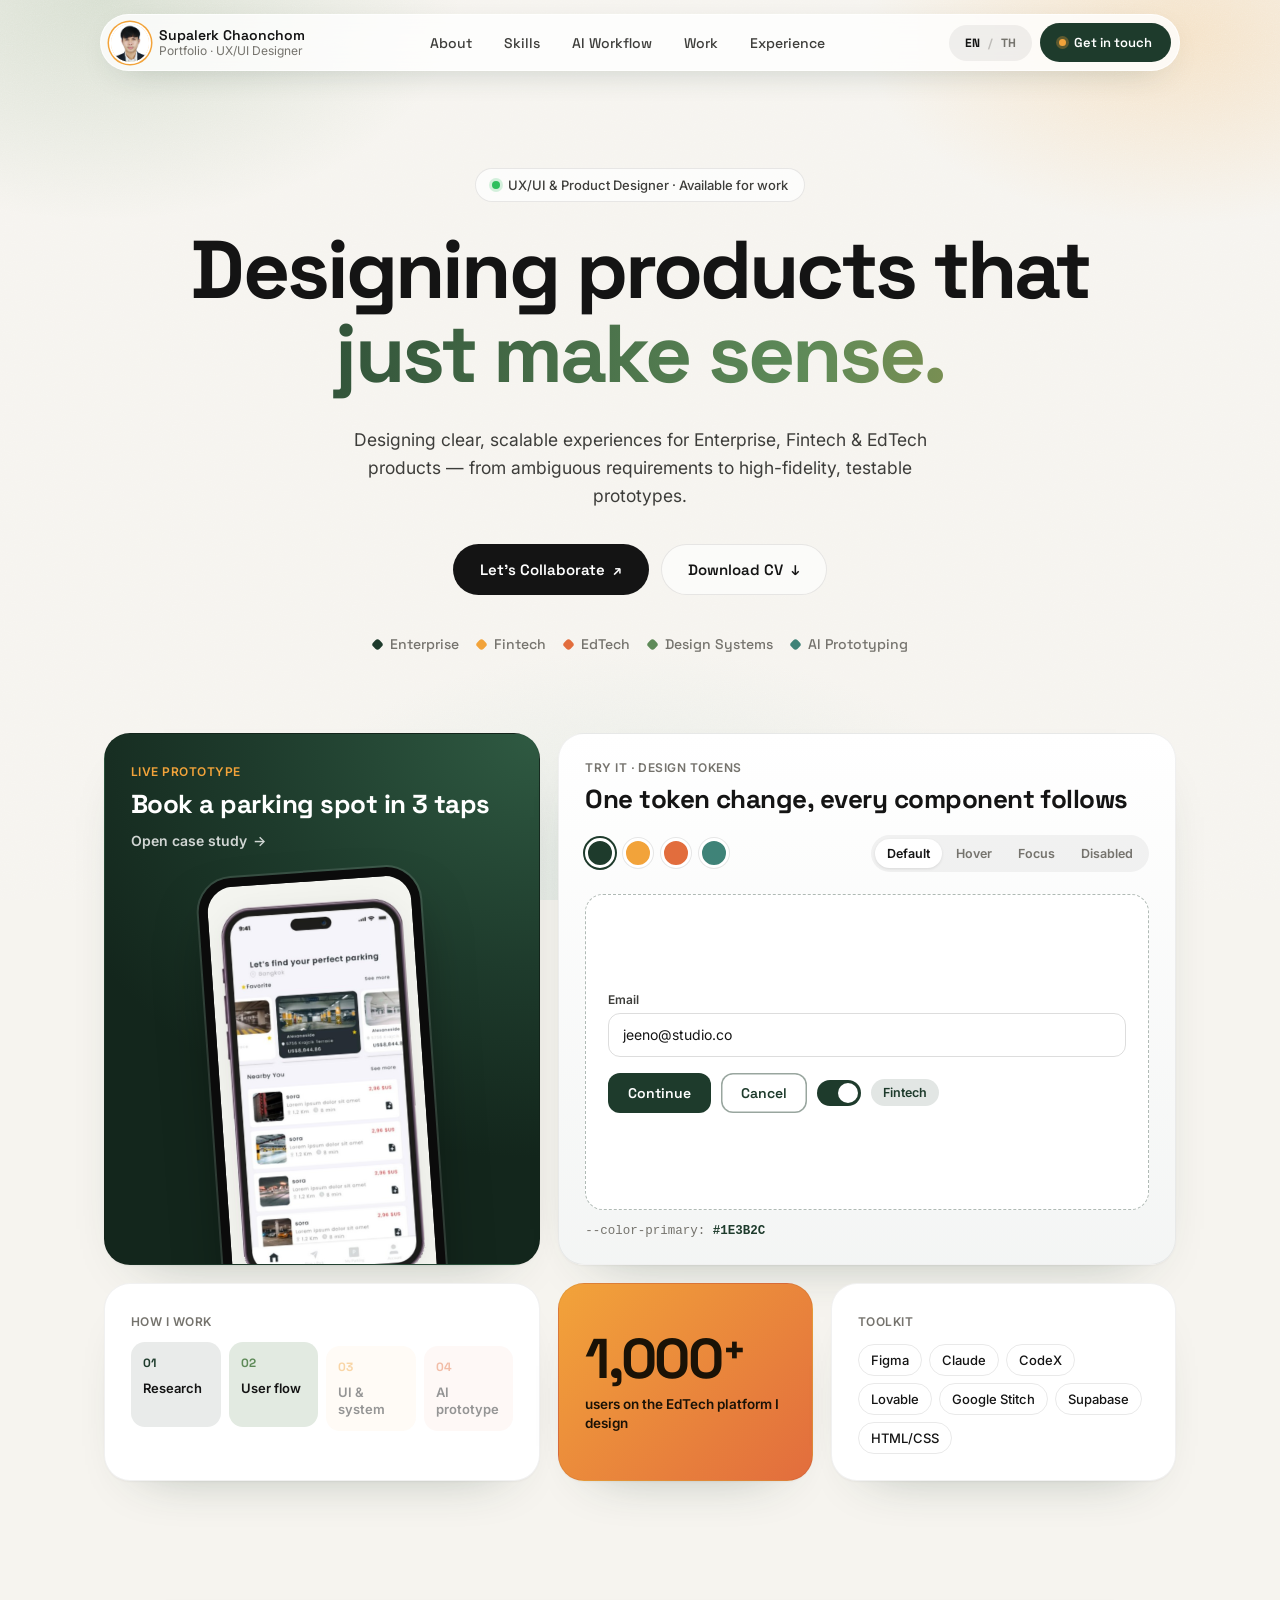
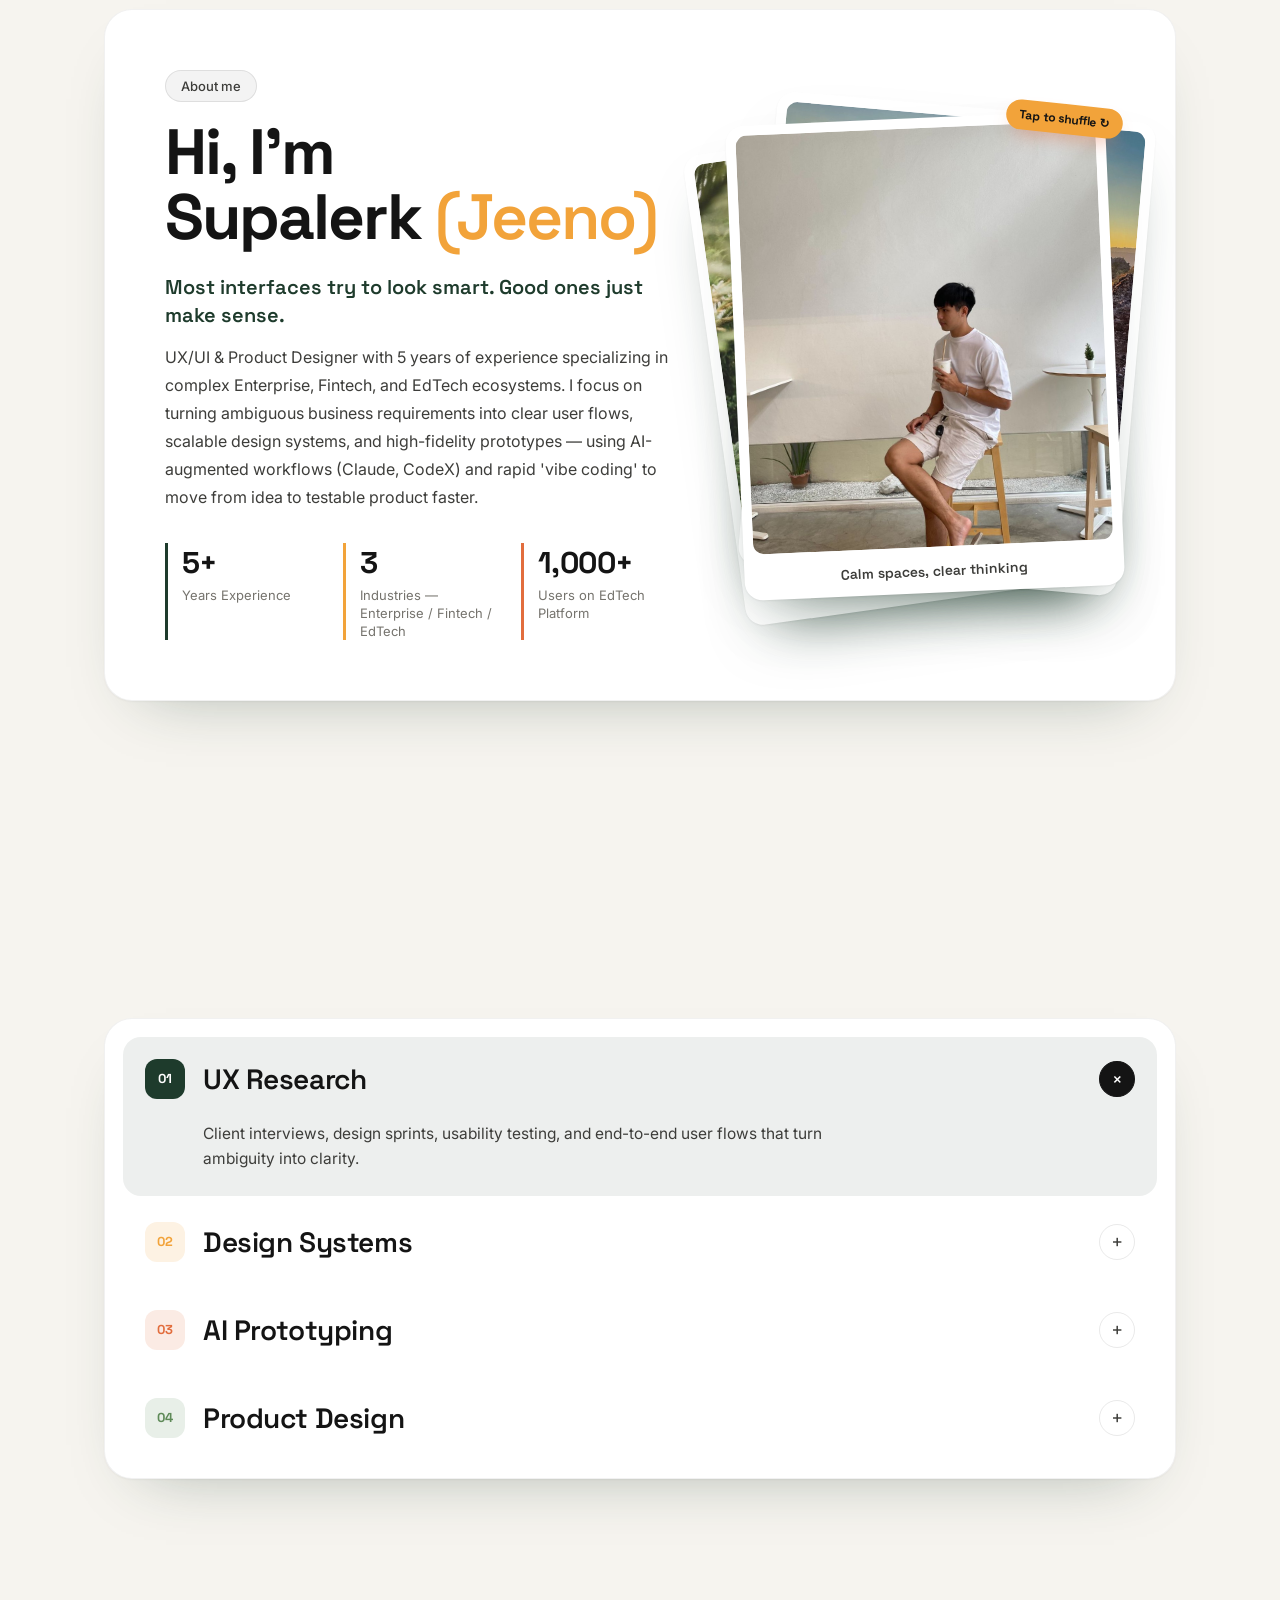
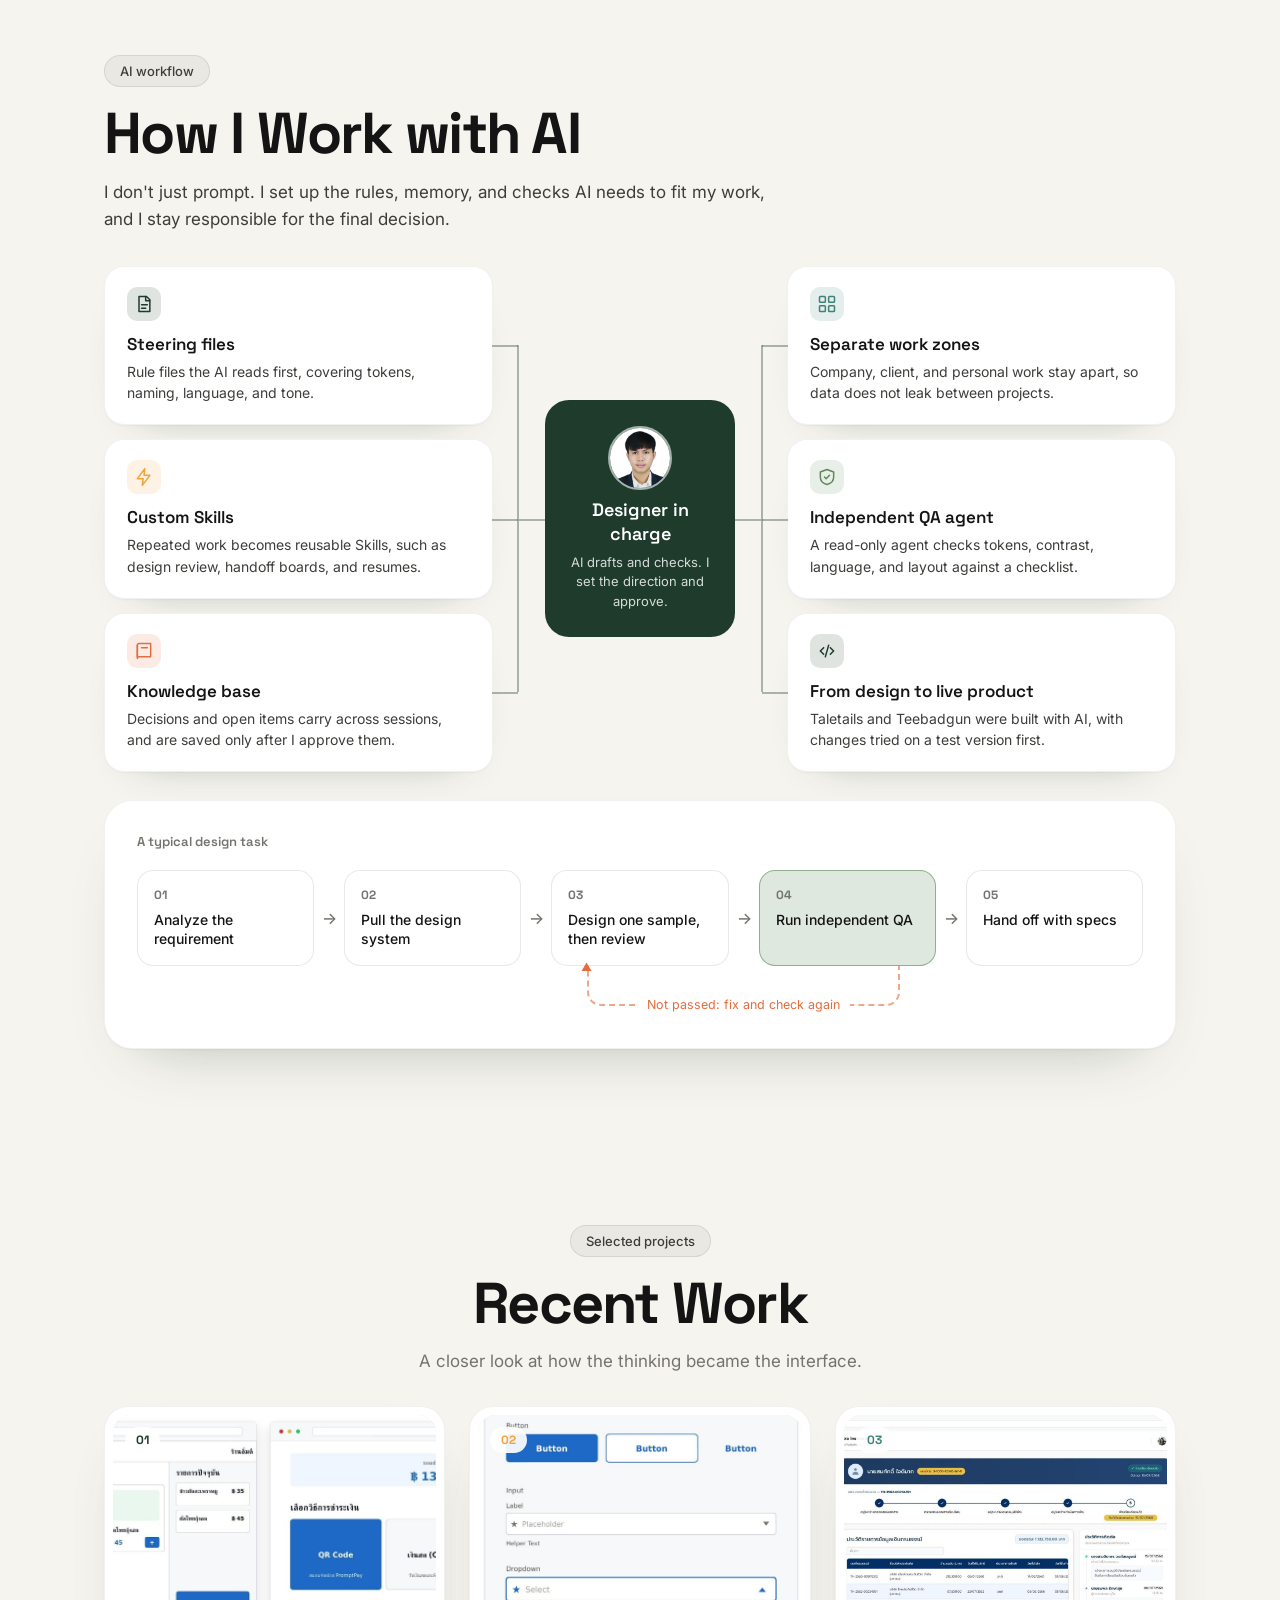
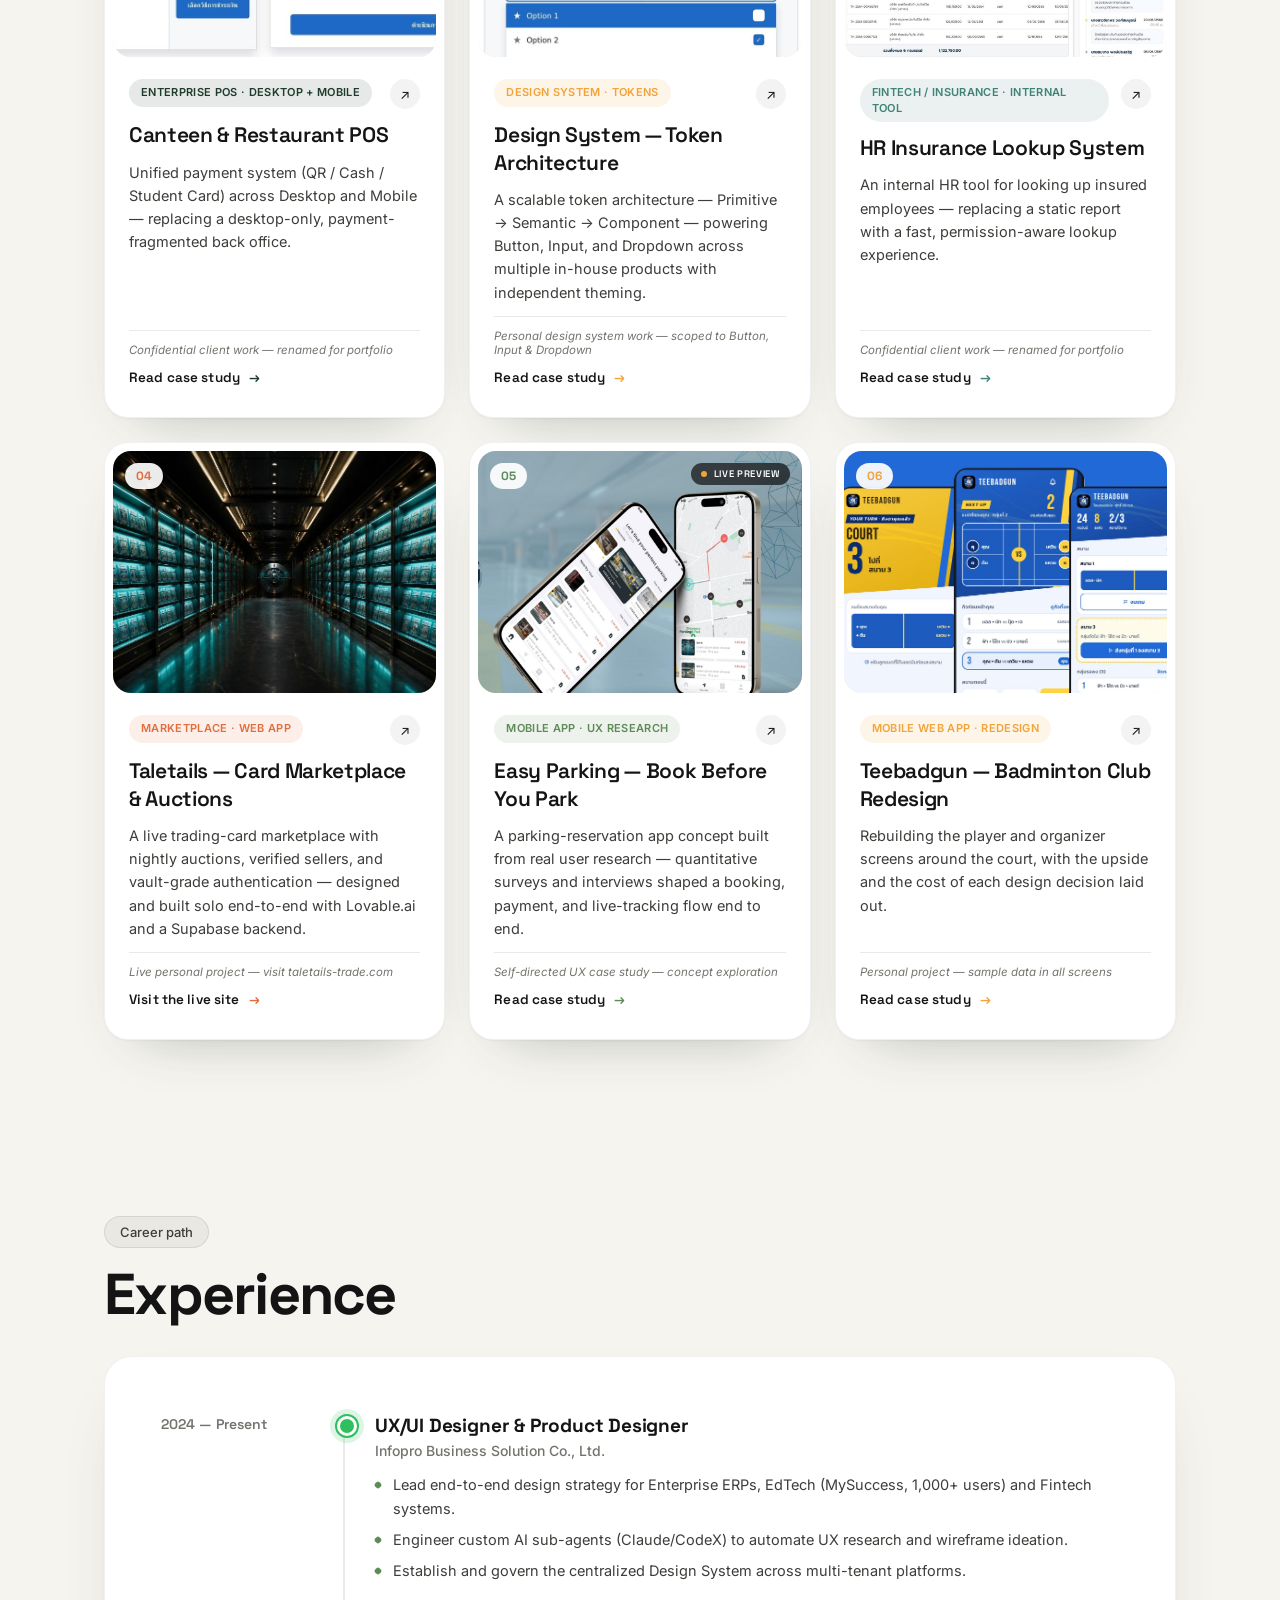
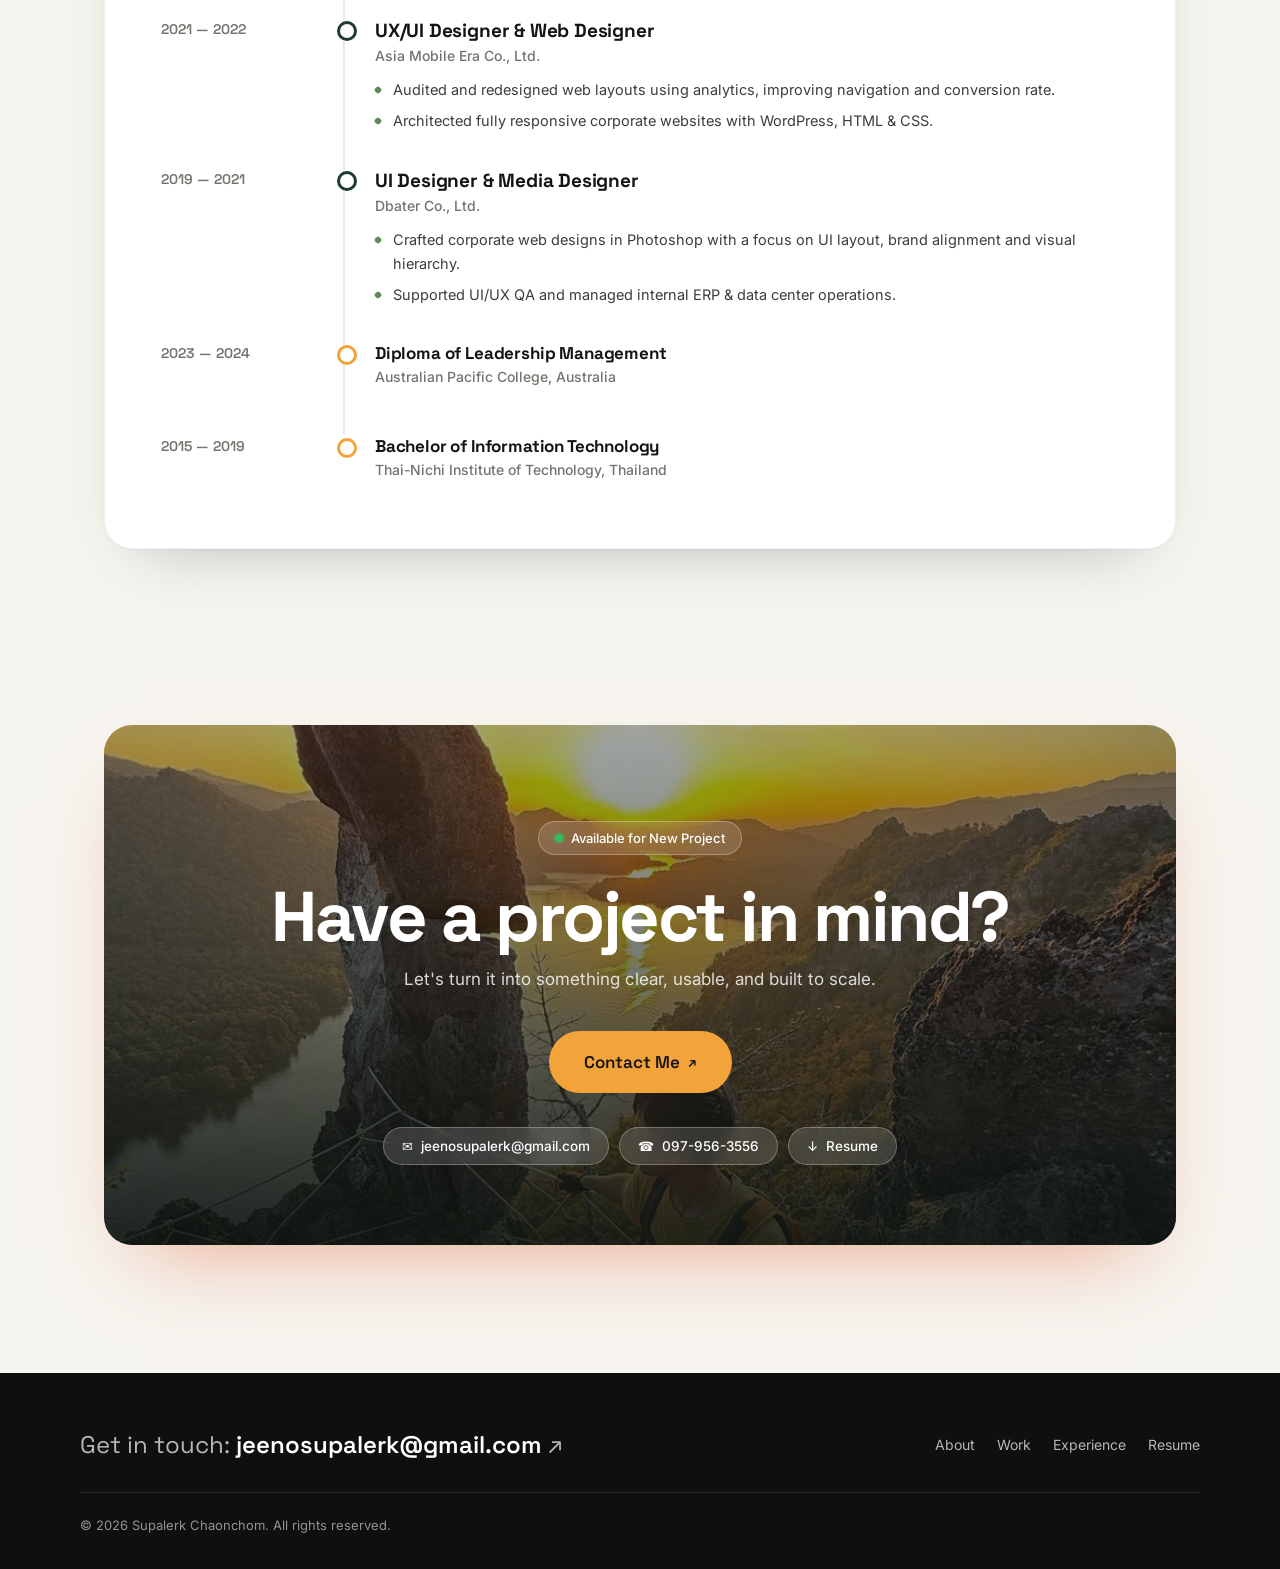
==== commit e48b6189: "Update Teebadgun status, soften unverified stat, replace Insurance emoji icons - Teebadgun: the club" ====
--- a/jeeno-portfolio/index.html
+++ b/jeeno-portfolio/index.html
@@ -10,7 +10,7 @@
 <link rel="preconnect" href="https://fonts.googleapis.com">
 <link rel="preconnect" href="https://fonts.gstatic.com" crossorigin>
 <link href="https://fonts.googleapis.com/css2?family=Space+Grotesk:wght@400;500;600;700&family=Inter:wght@400;500;600;700&family=Noto+Sans+Thai:wght@400;500;600;700&display=swap" rel="stylesheet">
-<link rel="stylesheet" href="css/style.css?v=11" />
+<link rel="stylesheet" href="css/style.css?v=12" />
 </head>
 <body class="home">
 
@@ -615,6 +615,6 @@
   <p class="footer-copy">© <span id="year"></span> Supalerk Chaonchom. <span data-en="All rights reserved." data-th="สงวนลิขสิทธิ์">All rights reserved.</span></p>
 </footer>
 
-<script src="js/main.js?v=11"></script>
+<script src="js/main.js?v=12"></script>
 </body>
 </html>
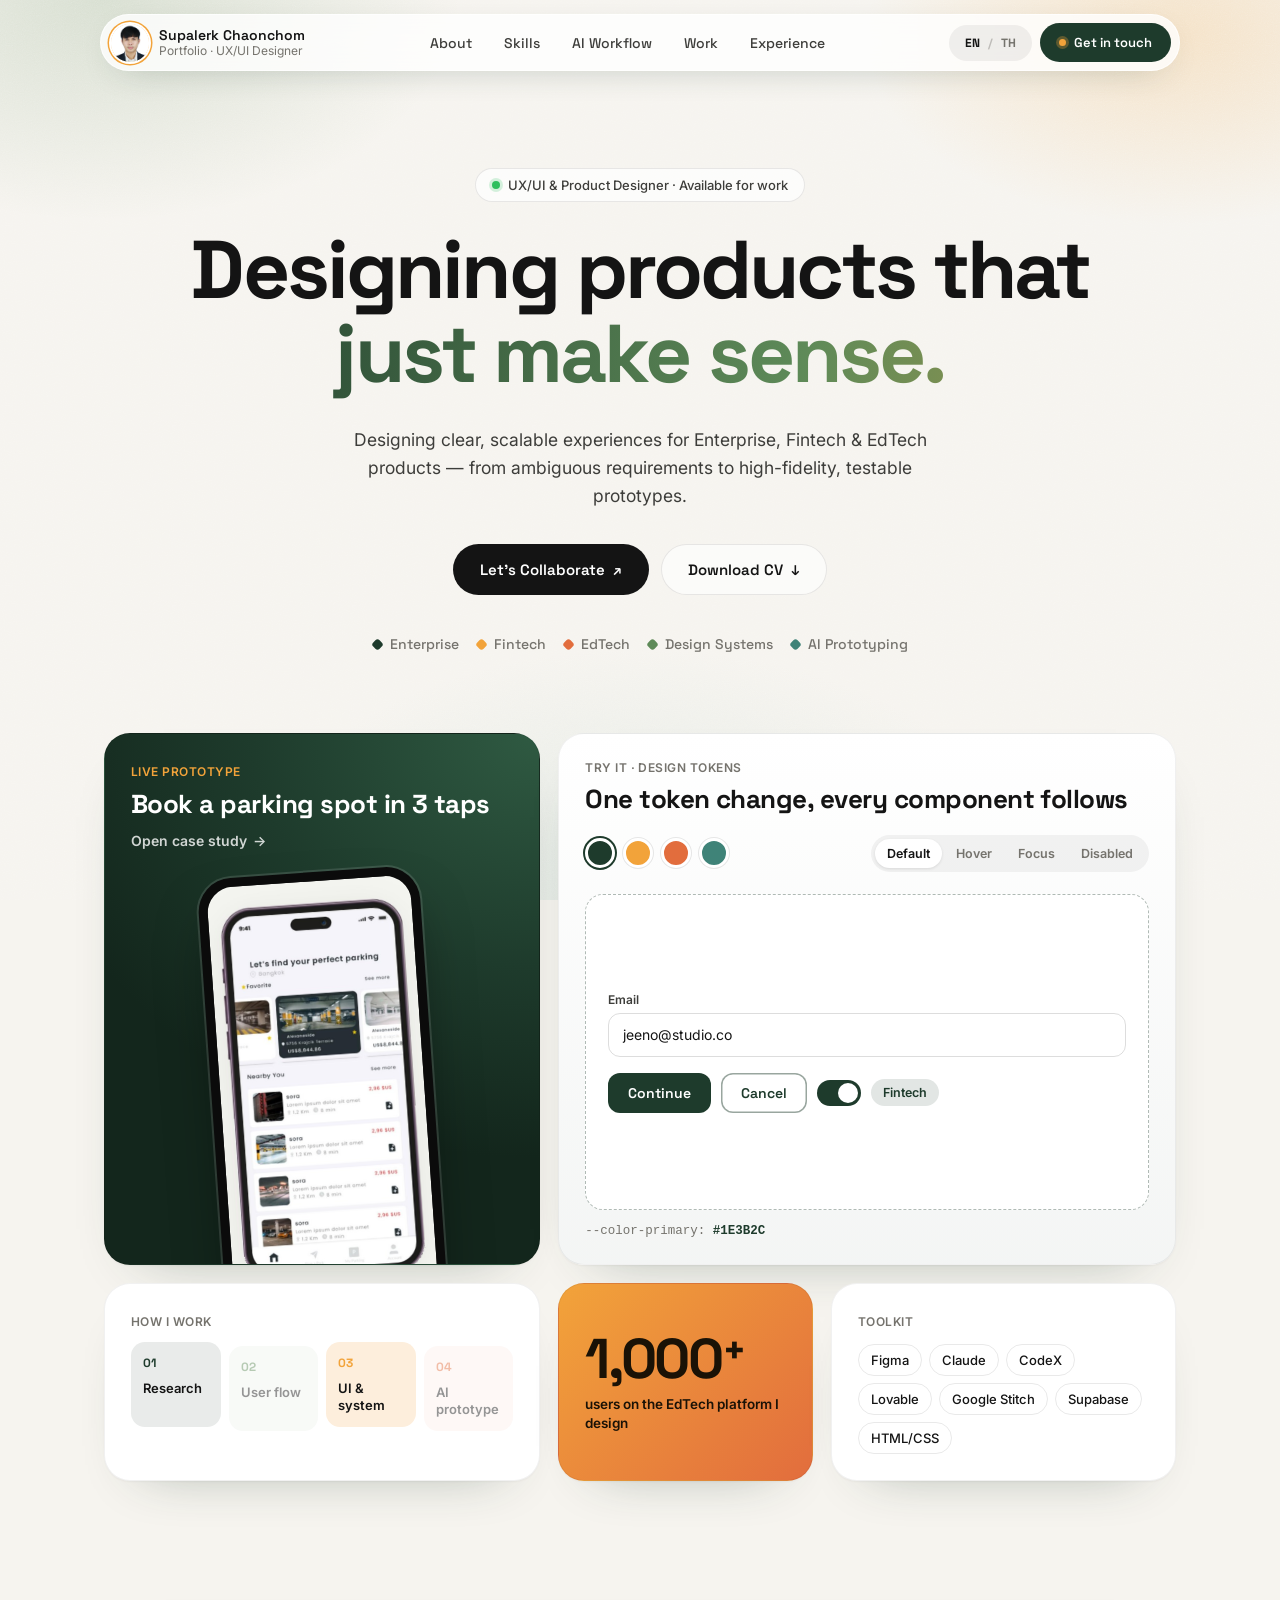
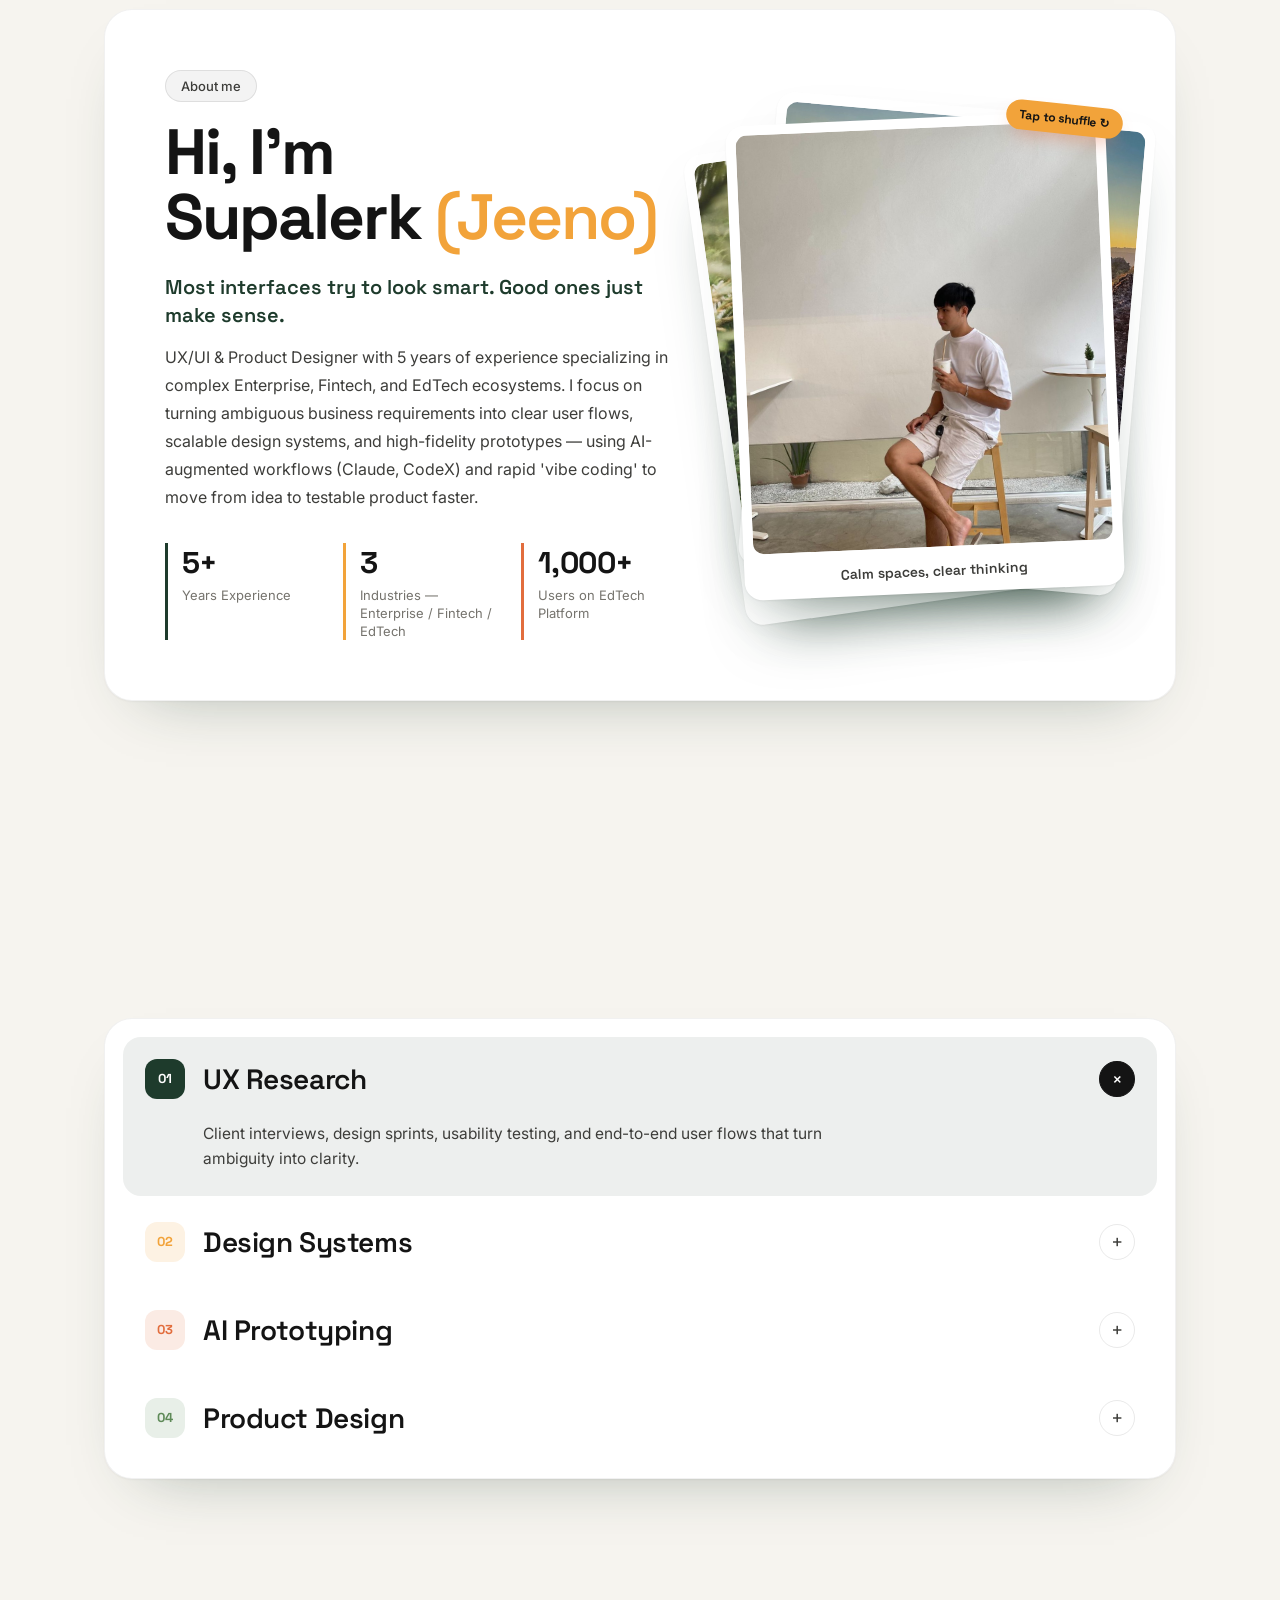
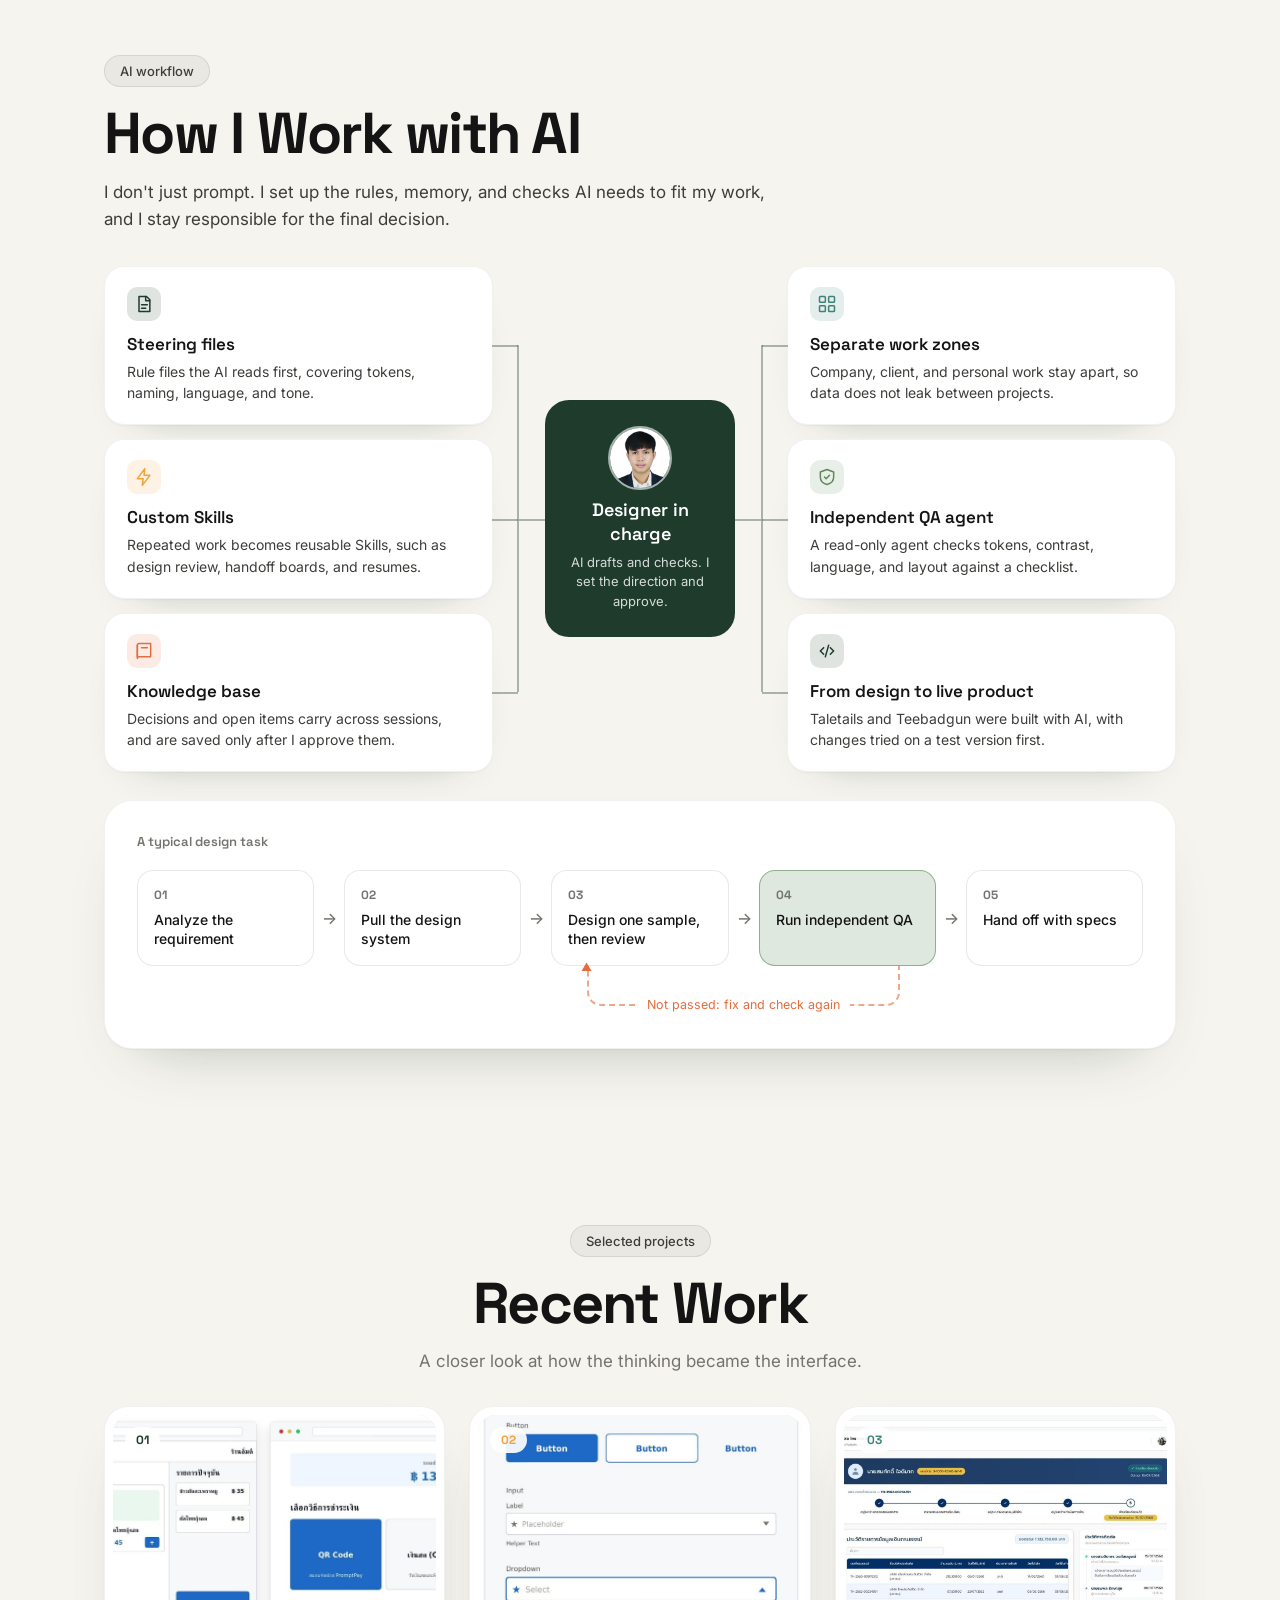
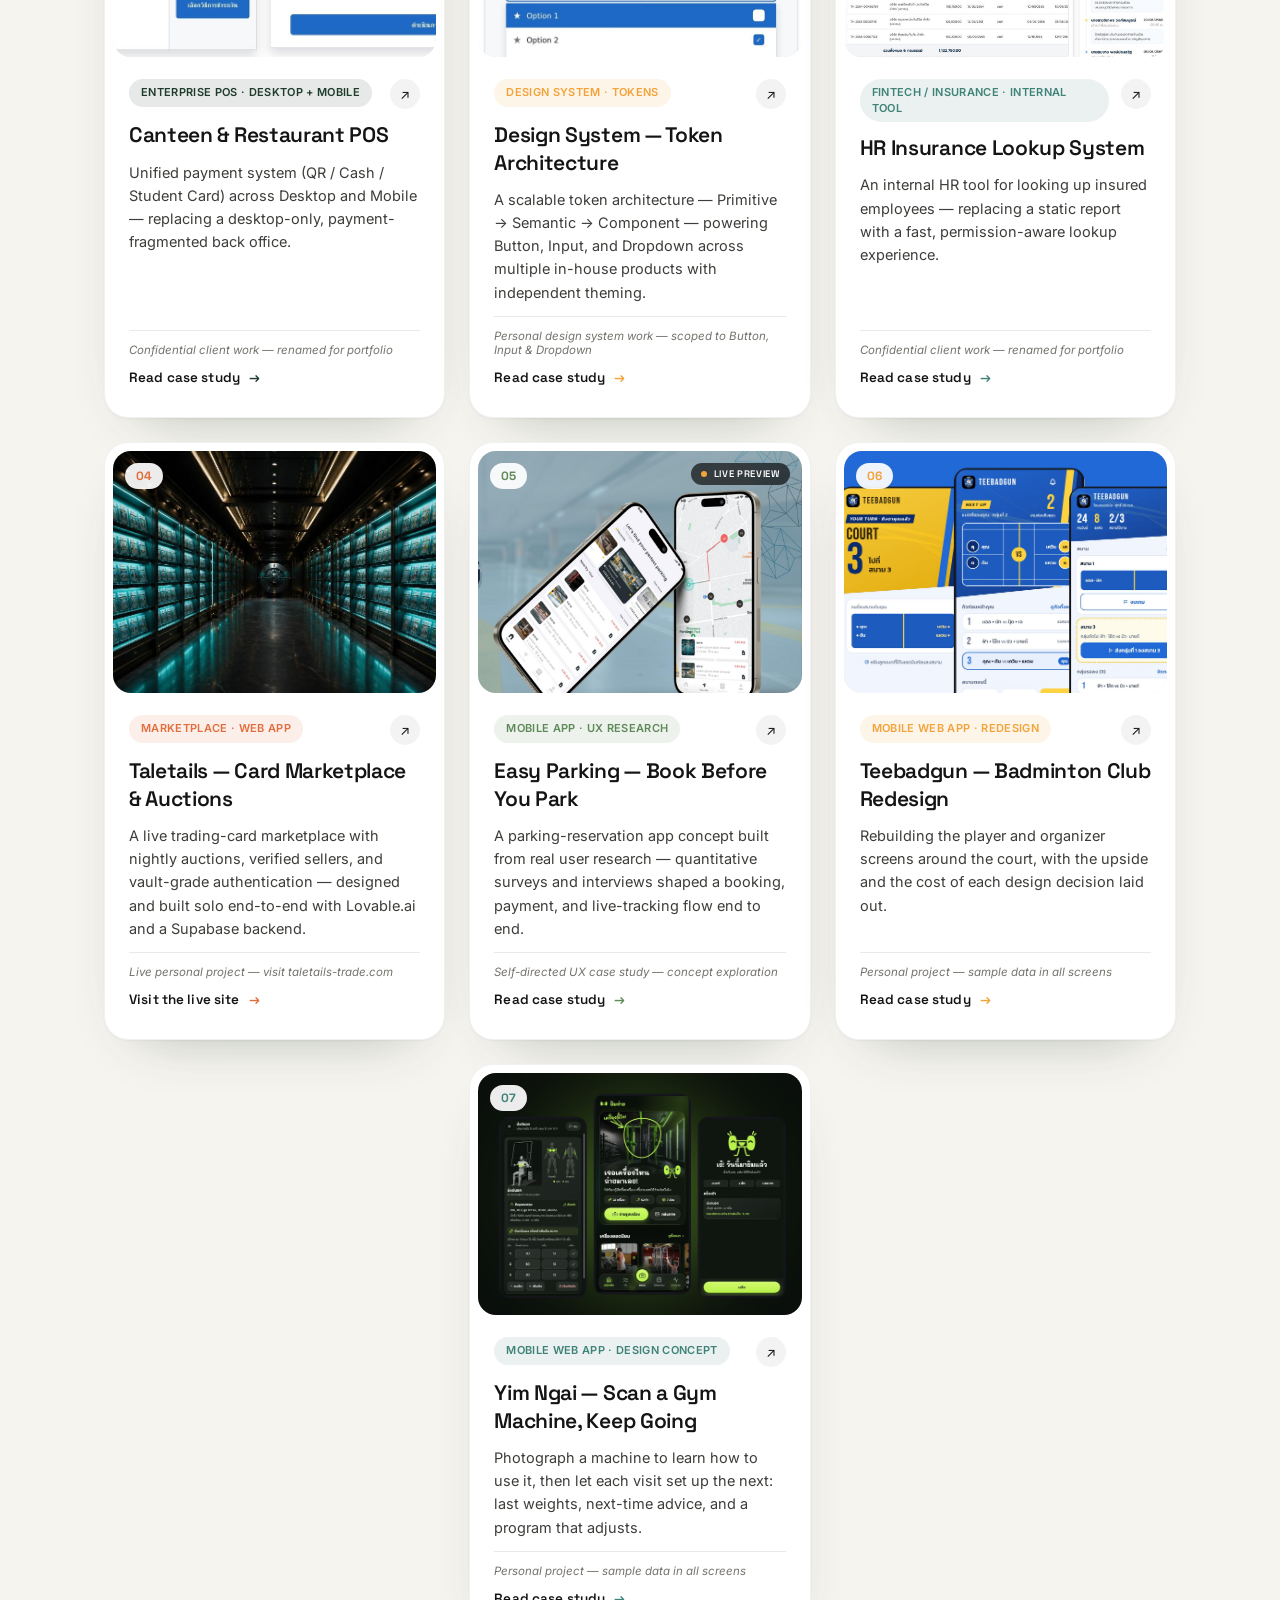
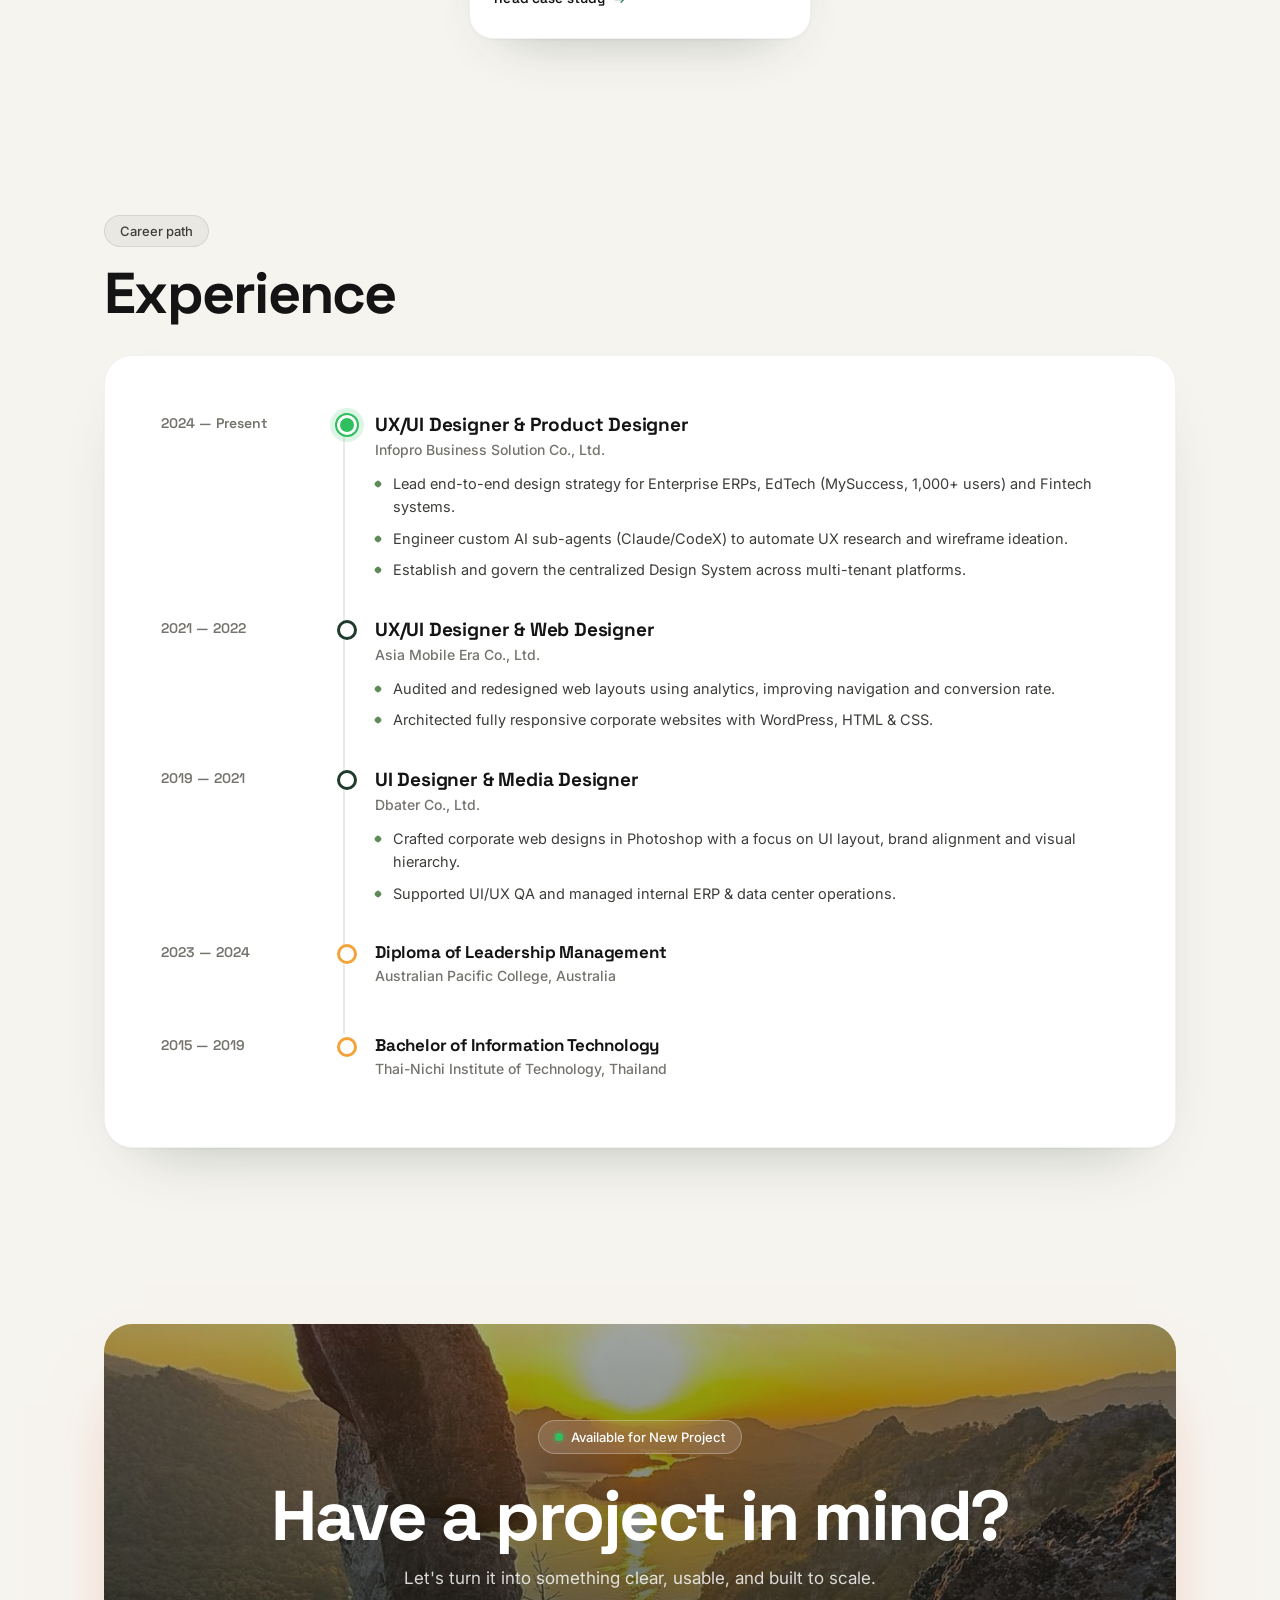
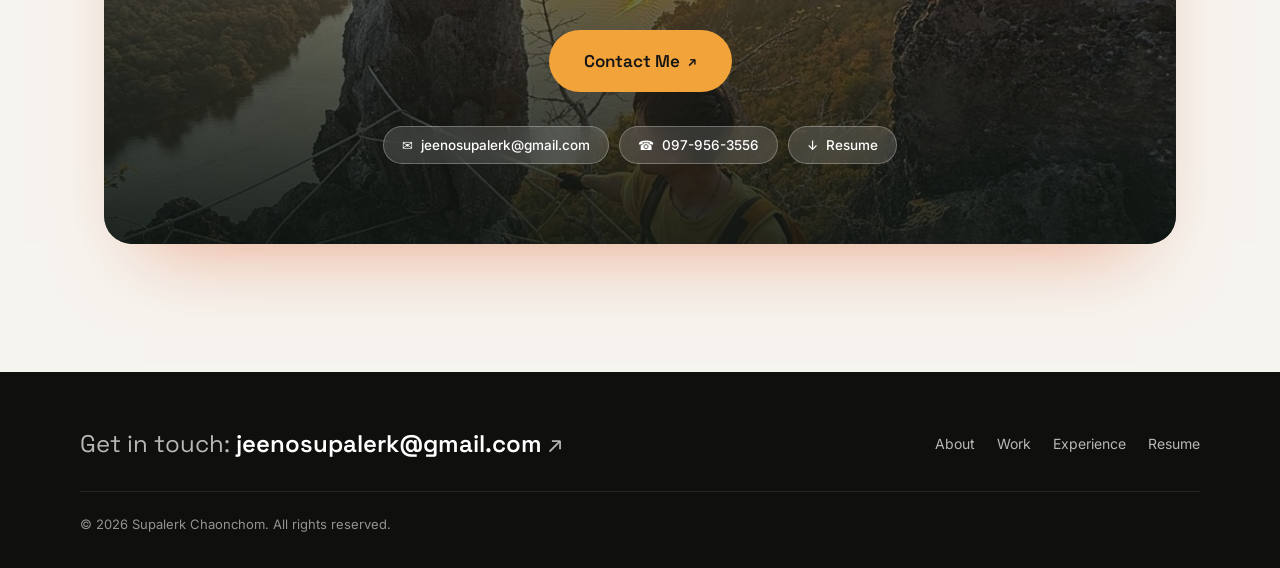
==== commit 8919c313: "Add gym scan app case study, home card and phone row component Co-Authored-By: Claude Opus 5.5 <nore" ====
--- a/jeeno-portfolio/index.html
+++ b/jeeno-portfolio/index.html
@@ -10,7 +10,7 @@
 <link rel="preconnect" href="https://fonts.googleapis.com">
 <link rel="preconnect" href="https://fonts.gstatic.com" crossorigin>
 <link href="https://fonts.googleapis.com/css2?family=Space+Grotesk:wght@400;500;600;700&family=Inter:wght@400;500;600;700&family=Noto+Sans+Thai:wght@400;500;600;700&display=swap" rel="stylesheet">
-<link rel="stylesheet" href="css/style.css?v=12" />
+<link rel="stylesheet" href="css/style.css?v=13" />
 </head>
 <body class="home">
 
@@ -500,6 +500,28 @@
         </div>
       </a>
 
+      <a class="work-card reveal" href="work/gym-scan.html" style="--acc: var(--mist-deep)">
+        <div class="work-thumb">
+          <img src="assets/work-gym.jpg" alt="Yim Ngai gym app: workout, home, and summary screens" />
+          <span class="work-index">07</span>
+        </div>
+        <div class="work-card-body">
+          <div class="work-card-top">
+            <span class="tag" data-en="Mobile Web App · Design Concept" data-th="เว็บแอปมือถือ · แนวคิดการออกแบบ">Mobile Web App · Design Concept</span>
+            <span class="arrow">↗</span>
+          </div>
+          <h3 data-en="Yim Ngai — Scan a Gym Machine, Keep Going" data-th="ยิมง่าย — สแกนเครื่องในยิม แล้วเล่นต่อได้">Yim Ngai — Scan a Gym Machine, Keep Going</h3>
+          <p data-en="Photograph a machine to learn how to use it, then let each visit set up the next: last weights, next-time advice, and a program that adjusts." data-th="ถ่ายรูปเครื่องเพื่อดูวิธีเล่น แล้วให้แต่ละครั้งเตรียมครั้งต่อไปไว้ ทั้งน้ำหนักครั้งก่อน คำแนะนำครั้งหน้า และโปรแกรมที่ปรับตามผลตรวจ">
+            Photograph a machine to learn how to use it, then let each visit set up the next: last weights, next-time advice, and a program that adjusts.
+          </p>
+          <span class="confidential-note" data-en="Personal project — sample data in all screens" data-th="โปรเจกต์ส่วนตัว — ทุกหน้าจอใช้ข้อมูลสมมติ">Personal project — sample data in all screens</span>
+          <span class="work-cta">
+            <span data-en="Read case study" data-th="อ่านเคสสตัดี้">Read case study</span>
+            <span class="work-cta-arrow">&#8594;</span>
+          </span>
+        </div>
+      </a>
+
     </div>
   </section>
 
@@ -615,6 +637,6 @@
   <p class="footer-copy">© <span id="year"></span> Supalerk Chaonchom. <span data-en="All rights reserved." data-th="สงวนลิขสิทธิ์">All rights reserved.</span></p>
 </footer>
 
-<script src="js/main.js?v=12"></script>
+<script src="js/main.js?v=13"></script>
 </body>
 </html>
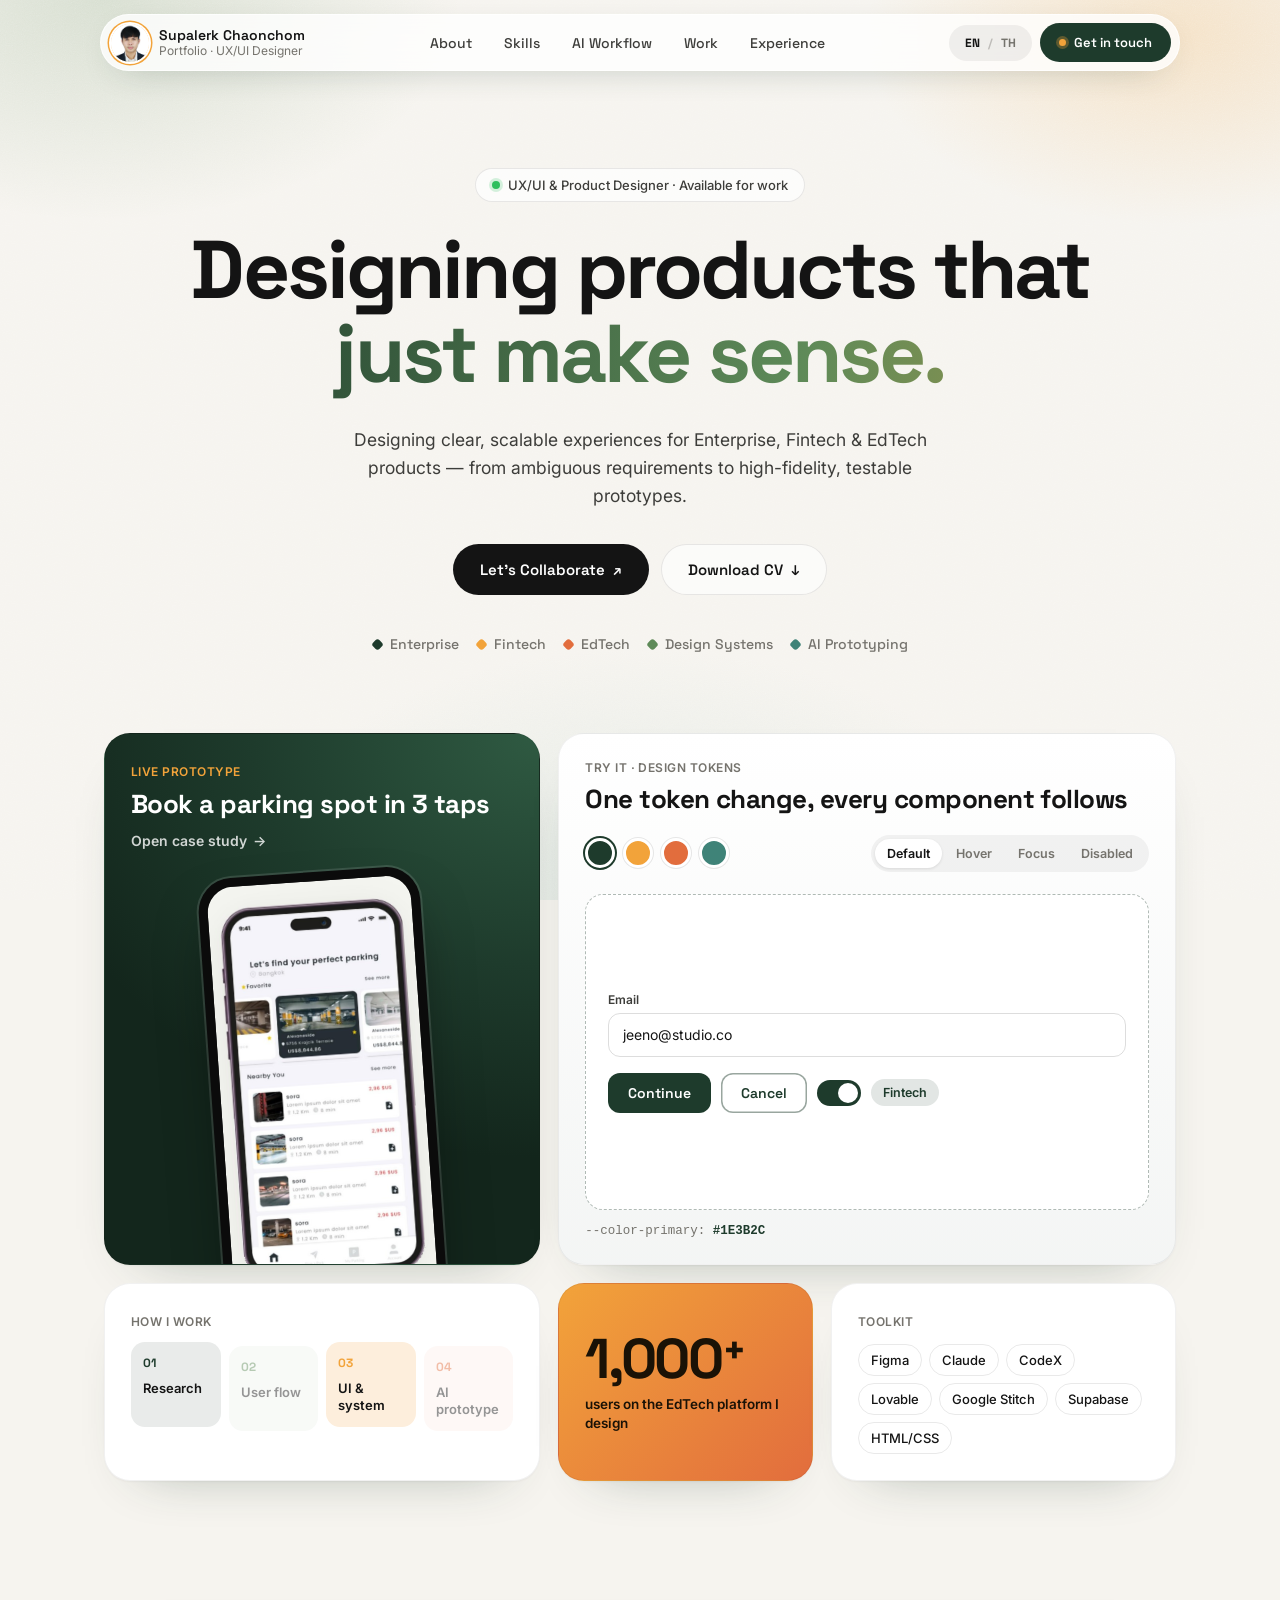
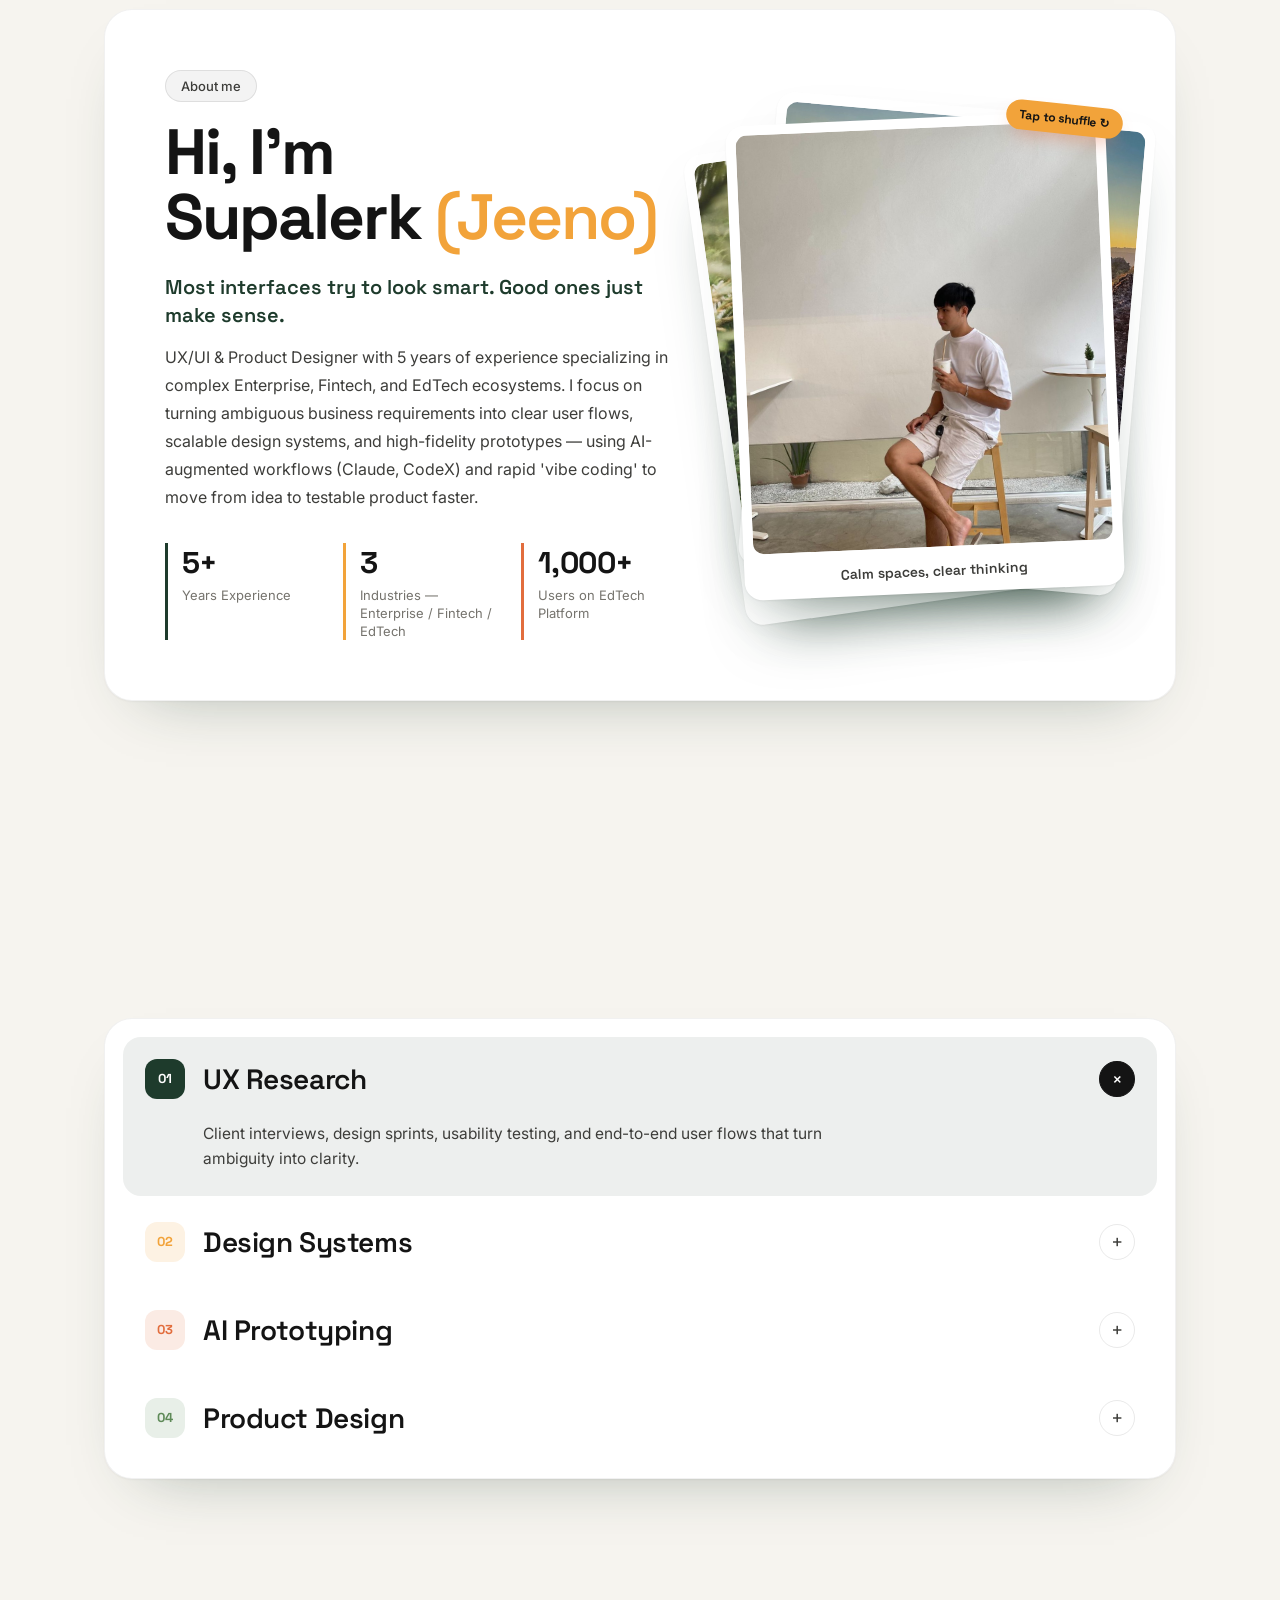
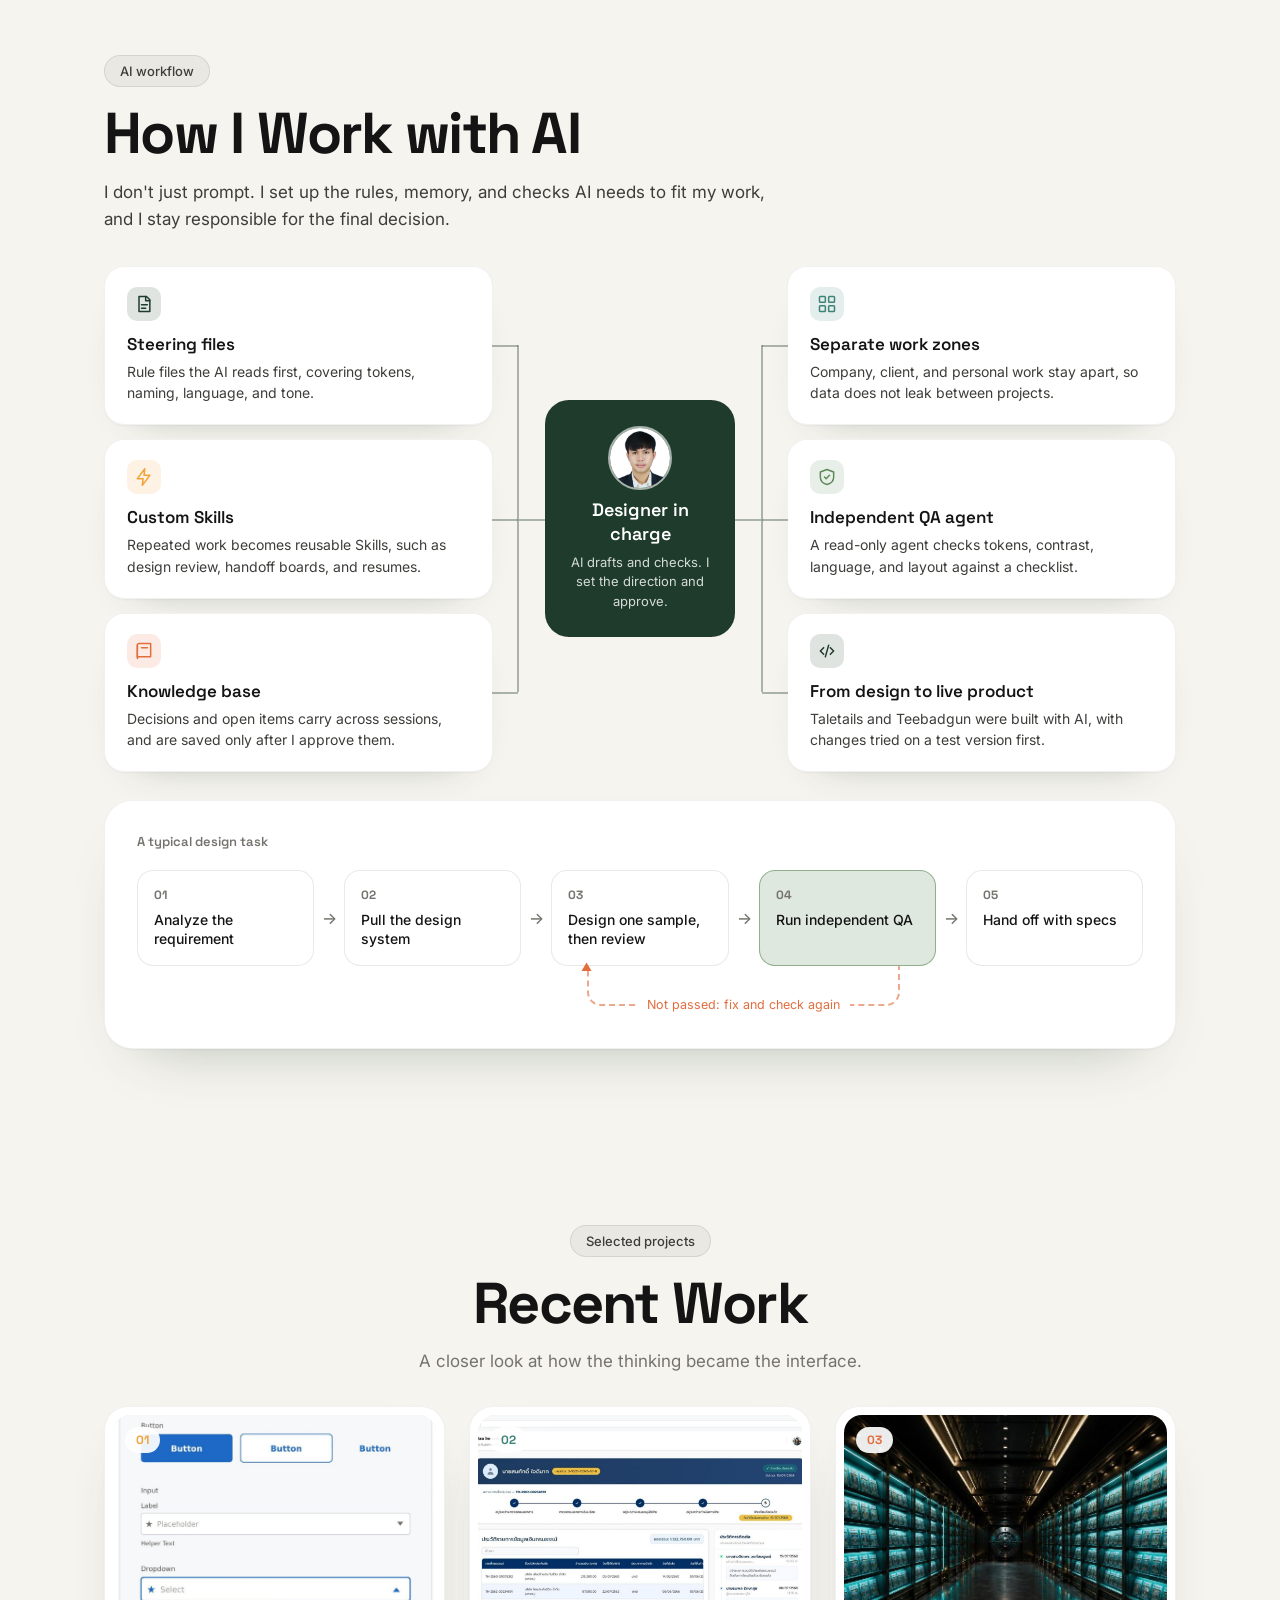
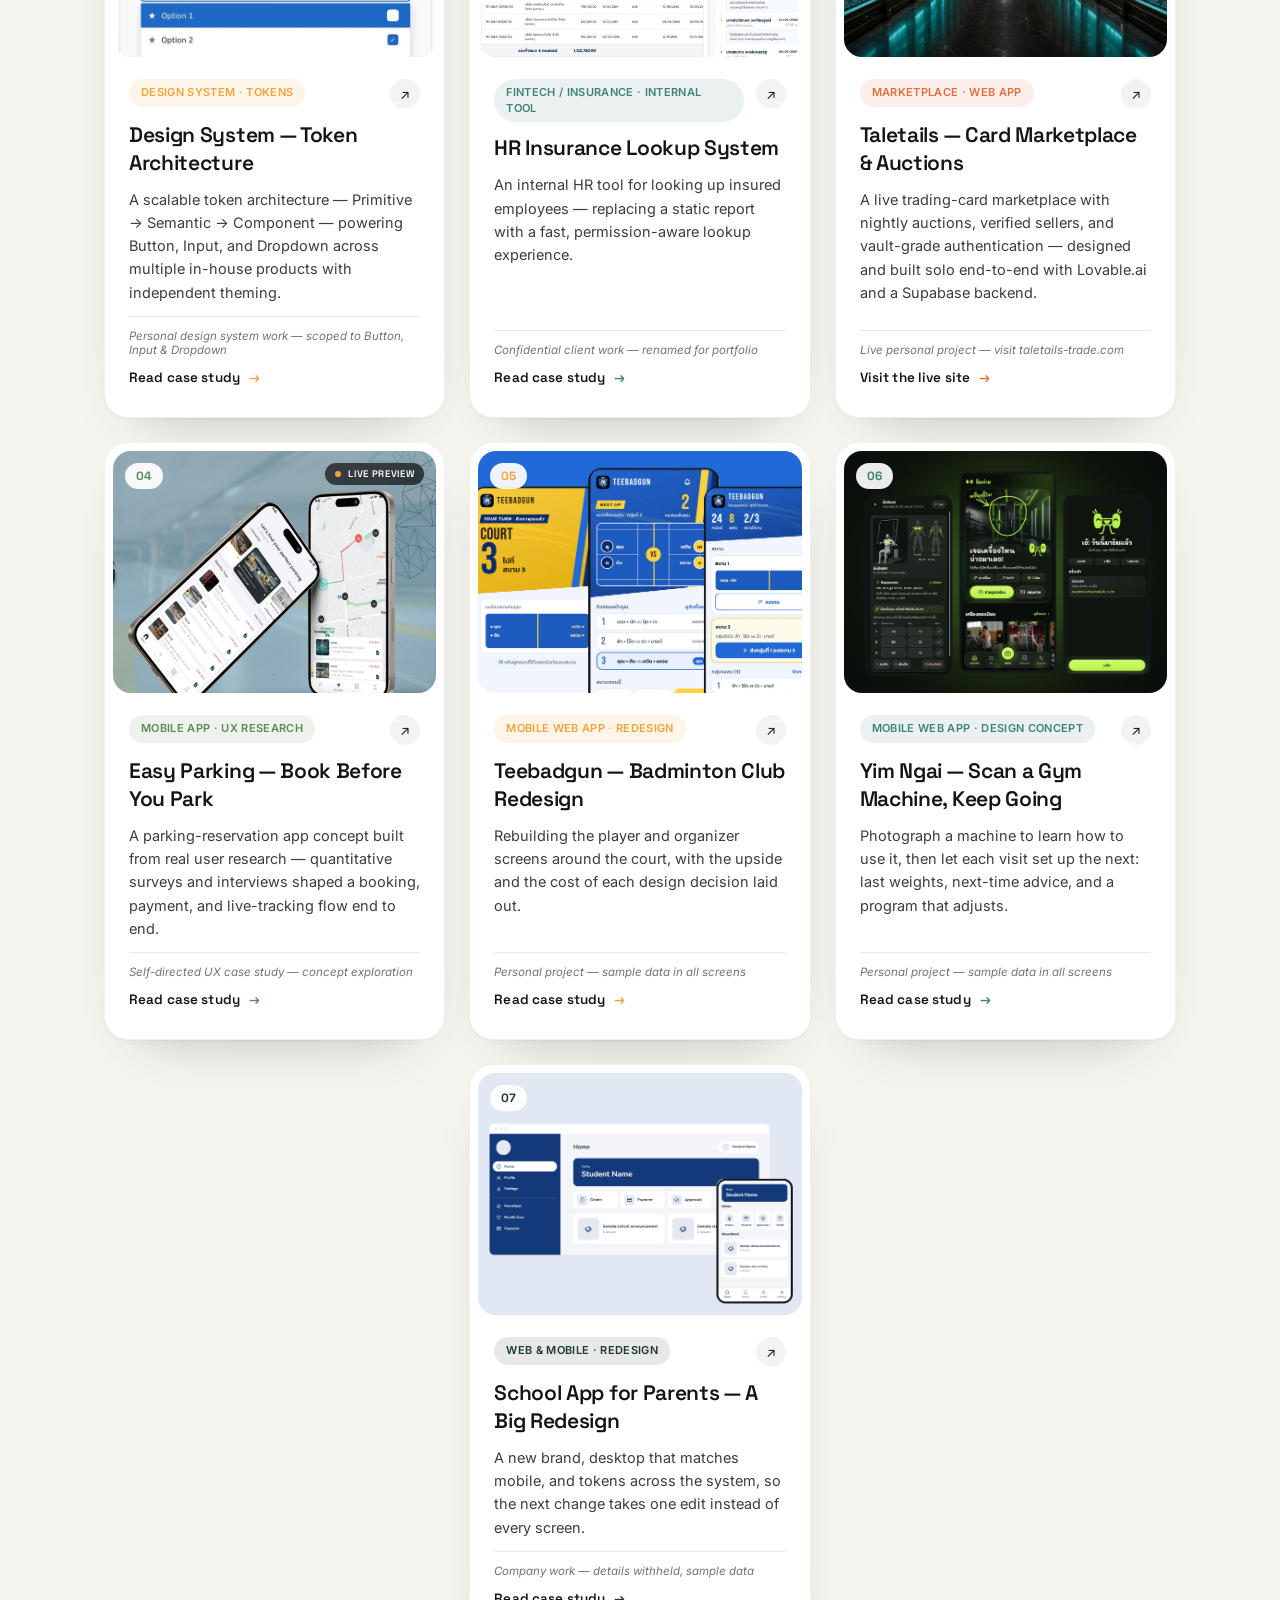
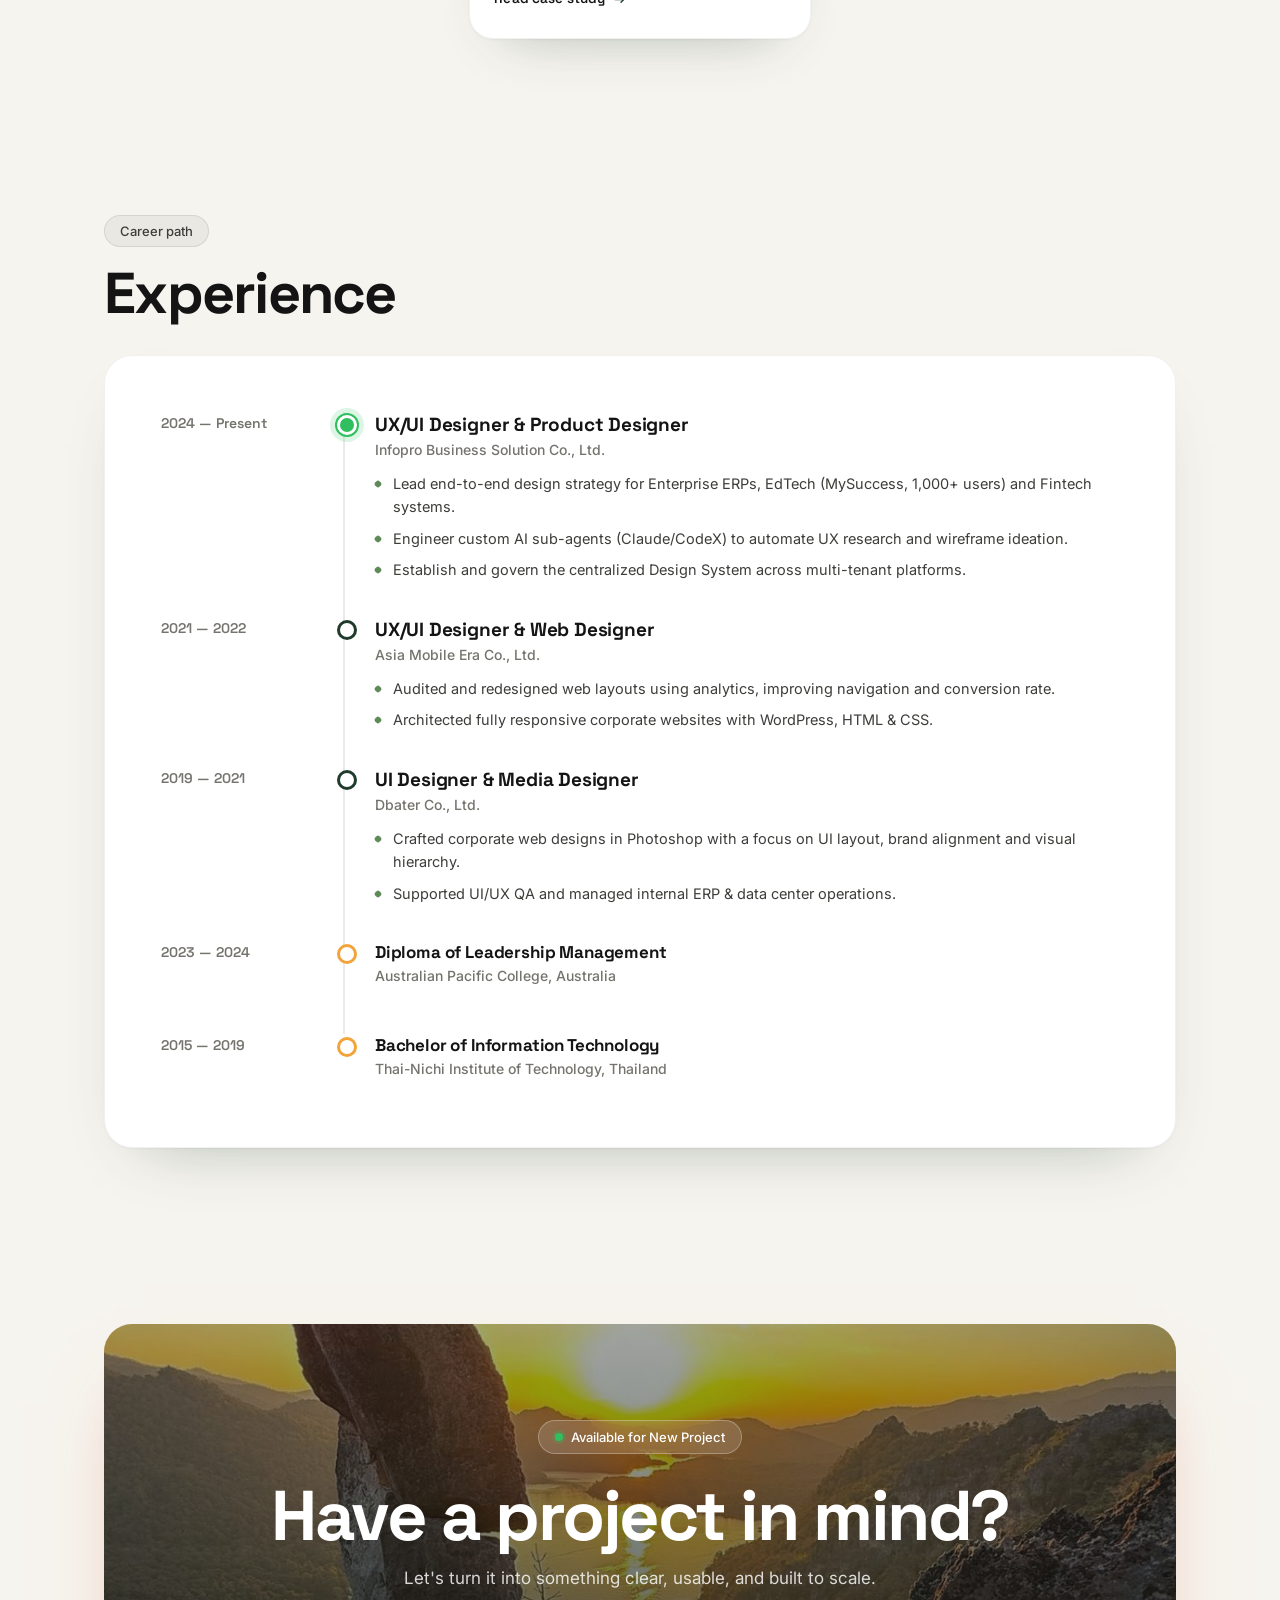
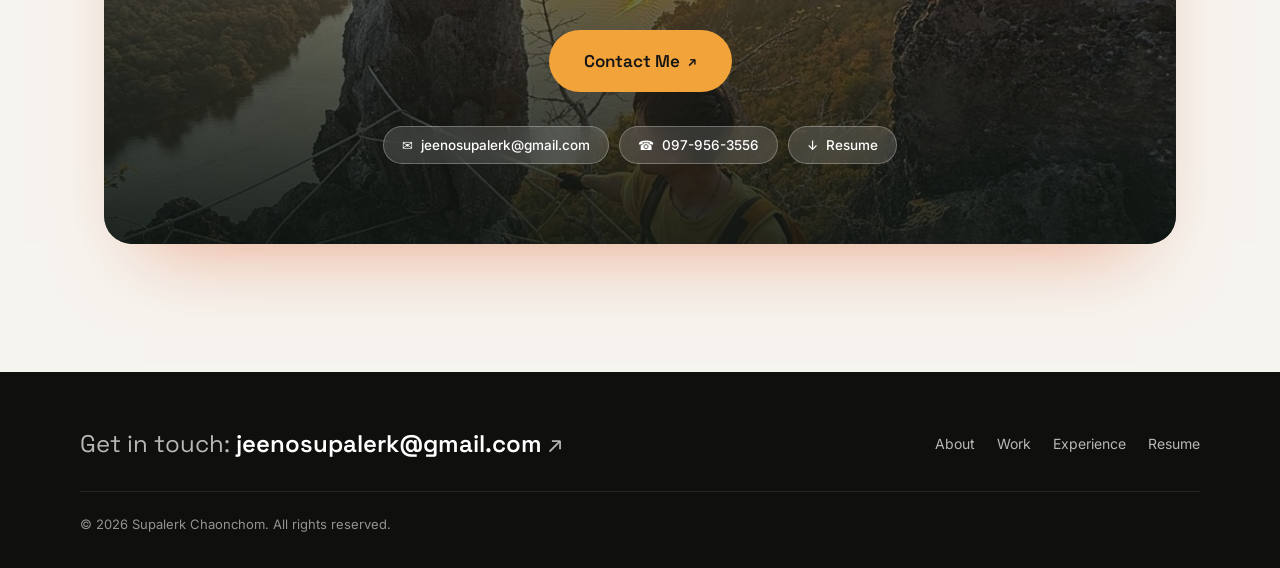
==== commit 9536d3f4: "Add school parent app case study and hide POS from the site School page: redesign story with native " ====
--- a/jeeno-portfolio/index.html
+++ b/jeeno-portfolio/index.html
@@ -10,7 +10,7 @@
 <link rel="preconnect" href="https://fonts.googleapis.com">
 <link rel="preconnect" href="https://fonts.gstatic.com" crossorigin>
 <link href="https://fonts.googleapis.com/css2?family=Space+Grotesk:wght@400;500;600;700&family=Inter:wght@400;500;600;700&family=Noto+Sans+Thai:wght@400;500;600;700&display=swap" rel="stylesheet">
-<link rel="stylesheet" href="css/style.css?v=13" />
+<link rel="stylesheet" href="css/style.css?v=14" />
 </head>
 <body class="home">
 
@@ -365,19 +365,41 @@
 
     <div class="work-grid">
 
-      <a class="work-card reveal" href="work/pos.html" style="--acc: var(--forest)">
+      <a class="work-card reveal" href="work/design-system.html" style="--acc: var(--sunset)">
         <div class="work-thumb">
-          <img src="assets/work-pos.jpg" alt="Canteen &amp; Restaurant POS screens" />
+          <img src="assets/work-design-system.jpg" alt="Design system token preview" />
           <span class="work-index">01</span>
         </div>
         <div class="work-card-body">
           <div class="work-card-top">
-            <span class="tag" data-en="Enterprise POS · Desktop + Mobile" data-th="POS องค์กร · Desktop + Mobile">Enterprise POS · Desktop + Mobile</span>
+            <span class="tag" data-en="Design System · Tokens" data-th="Design System · Token">Design System · Tokens</span>
             <span class="arrow">↗</span>
           </div>
-          <h3 data-en="Canteen &amp; Restaurant POS" data-th="ระบบ POS โรงอาหาร &amp; ร้านอาหาร">Canteen &amp; Restaurant POS</h3>
-          <p data-en="Unified payment system (QR / Cash / Student Card) across Desktop and Mobile — replacing a desktop-only, payment-fragmented back office." data-th="ระบบชำระเงินรวมศูนย์ (QR / เงินสด / บัตรนักเรียน) รองรับทั้ง Desktop และ Mobile แทนที่ระบบเดิมที่ใช้ได้เฉพาะคอมพิวเตอร์และแยกเมนูตามวิธีจ่าย">
-            Unified payment system (QR / Cash / Student Card) across Desktop and Mobile — replacing a desktop-only, payment-fragmented back office.
+          <h3 data-en="Design System — Token Architecture" data-th="Design System — สถาปัตยกรรม Token">Design System — Token Architecture</h3>
+          <p data-en="A scalable token architecture — Primitive → Semantic → Component — powering Button, Input, and Dropdown across multiple in-house products with independent theming." data-th="สถาปัตยกรรม Design Token ที่ขยายผลได้ — Primitive → Semantic → Component — ขับเคลื่อน Button, Input และ Dropdown ในผลิตภัณฑ์ภายในหลายตัว พร้อมปรับธีมอิสระต่อกัน">
+            A scalable token architecture — Primitive → Semantic → Component — powering Button, Input, and Dropdown across multiple in-house products with independent theming.
+          </p>
+          <span class="confidential-note" data-en="Personal design system work — scoped to Button, Input &amp; Dropdown" data-th="ผลงานออกแบบระบบส่วนตัว — จำกัดเฉพาะ Button, Input และ Dropdown">Personal design system work — scoped to Button, Input &amp; Dropdown</span>
+          <span class="work-cta">
+            <span data-en="Read case study" data-th="อ่านเคสสตัดี้">Read case study</span>
+            <span class="work-cta-arrow">&#8594;</span>
+          </span>
+        </div>
+      </a>
+
+      <a class="work-card reveal" href="work/insurance.html" style="--acc: var(--mist-deep)">
+        <div class="work-thumb">
+          <img src="assets/work-insurance.jpg" alt="HR Insurance Lookup System screen" />
+          <span class="work-index">02</span>
+        </div>
+        <div class="work-card-body">
+          <div class="work-card-top">
+            <span class="tag" data-en="Fintech / Insurance · Internal Tool" data-th="Fintech / ประกันภัย · เครื่องมือภายใน">Fintech / Insurance · Internal Tool</span>
+            <span class="arrow">↗</span>
+          </div>
+          <h3 data-en="HR Insurance Lookup System" data-th="ระบบสืบค้นผู้เอาประกันภัยสำหรับ HR">HR Insurance Lookup System</h3>
+          <p data-en="An internal HR tool for looking up insured employees — replacing a static report with a fast, permission-aware lookup experience." data-th="เครื่องมือภายในสำหรับฝ่าย HR ในการสืบค้นข้อมูลผู้เอาประกันภัย แทนที่รายงานแบบ static ด้วยประสบการณ์การค้นหาที่รวดเร็วและควบคุมสิทธิ์การเข้าถึง">
+            An internal HR tool for looking up insured employees — replacing a static report with a fast, permission-aware lookup experience.
           </p>
           <span class="confidential-note" data-en="Confidential client work — renamed for portfolio" data-th="งานลูกค้าที่เป็นความลับ — เปลี่ยนชื่อสำหรับพอร์ตนี้">Confidential client work — renamed for portfolio</span>
           <span class="work-cta">
@@ -387,54 +409,10 @@
         </div>
       </a>
 
-      <a class="work-card reveal" href="work/design-system.html" style="--acc: var(--sunset)">
-        <div class="work-thumb">
-          <img src="assets/work-design-system.jpg" alt="Design system token preview" />
-          <span class="work-index">02</span>
-        </div>
-        <div class="work-card-body">
-          <div class="work-card-top">
-            <span class="tag" data-en="Design System · Tokens" data-th="Design System · Token">Design System · Tokens</span>
-            <span class="arrow">↗</span>
-          </div>
-          <h3 data-en="Design System — Token Architecture" data-th="Design System — สถาปัตยกรรม Token">Design System — Token Architecture</h3>
-          <p data-en="A scalable token architecture — Primitive → Semantic → Component — powering Button, Input, and Dropdown across multiple in-house products with independent theming." data-th="สถาปัตยกรรม Design Token ที่ขยายผลได้ — Primitive → Semantic → Component — ขับเคลื่อน Button, Input และ Dropdown ในผลิตภัณฑ์ภายในหลายตัว พร้อมปรับธีมอิสระต่อกัน">
-            A scalable token architecture — Primitive → Semantic → Component — powering Button, Input, and Dropdown across multiple in-house products with independent theming.
-          </p>
-          <span class="confidential-note" data-en="Personal design system work — scoped to Button, Input &amp; Dropdown" data-th="ผลงานออกแบบระบบส่วนตัว — จำกัดเฉพาะ Button, Input และ Dropdown">Personal design system work — scoped to Button, Input &amp; Dropdown</span>
-          <span class="work-cta">
-            <span data-en="Read case study" data-th="อ่านเคสสตัดี้">Read case study</span>
-            <span class="work-cta-arrow">&#8594;</span>
-          </span>
-        </div>
-      </a>
-
-      <a class="work-card reveal" href="work/insurance.html" style="--acc: var(--mist-deep)">
-        <div class="work-thumb">
-          <img src="assets/work-insurance.jpg" alt="HR Insurance Lookup System screen" />
-          <span class="work-index">03</span>
-        </div>
-        <div class="work-card-body">
-          <div class="work-card-top">
-            <span class="tag" data-en="Fintech / Insurance · Internal Tool" data-th="Fintech / ประกันภัย · เครื่องมือภายใน">Fintech / Insurance · Internal Tool</span>
-            <span class="arrow">↗</span>
-          </div>
-          <h3 data-en="HR Insurance Lookup System" data-th="ระบบสืบค้นผู้เอาประกันภัยสำหรับ HR">HR Insurance Lookup System</h3>
-          <p data-en="An internal HR tool for looking up insured employees — replacing a static report with a fast, permission-aware lookup experience." data-th="เครื่องมือภายในสำหรับฝ่าย HR ในการสืบค้นข้อมูลผู้เอาประกันภัย แทนที่รายงานแบบ static ด้วยประสบการณ์การค้นหาที่รวดเร็วและควบคุมสิทธิ์การเข้าถึง">
-            An internal HR tool for looking up insured employees — replacing a static report with a fast, permission-aware lookup experience.
-          </p>
-          <span class="confidential-note" data-en="Confidential client work — renamed for portfolio" data-th="งานลูกค้าที่เป็นความลับ — เปลี่ยนชื่อสำหรับพอร์ตนี้">Confidential client work — renamed for portfolio</span>
-          <span class="work-cta">
-            <span data-en="Read case study" data-th="อ่านเคสสตัดี้">Read case study</span>
-            <span class="work-cta-arrow">&#8594;</span>
-          </span>
-        </div>
-      </a>
-
       <a class="work-card reveal" href="https://taletails-trade.com" style="--acc: var(--ember)">
         <div class="work-thumb">
           <img src="assets/work-taletails.jpg" alt="Taletails vault storage banner" />
-          <span class="work-index">04</span>
+          <span class="work-index">03</span>
         </div>
         <div class="work-card-body">
           <div class="work-card-top">
@@ -459,7 +437,7 @@
           <video class="work-video" src="assets/video/ep-card.mp4" poster="assets/video/ep-card-poster.jpg"
                  muted loop playsinline preload="none" aria-hidden="true"></video>
           <span class="work-preview-badge" data-en="Live preview" data-th="ตัวอย่างเคลื่อนไหว">Live preview</span>
-          <span class="work-index">05</span>
+          <span class="work-index">04</span>
         </div>
         <div class="work-card-body">
           <div class="work-card-top">
@@ -481,7 +459,7 @@
       <a class="work-card reveal" href="work/teebadgun.html" style="--acc: var(--sunset)">
         <div class="work-thumb">
           <img src="assets/work-teebadgun.jpg" alt="Teebadgun player and organizer screens" />
-          <span class="work-index">06</span>
+          <span class="work-index">05</span>
         </div>
         <div class="work-card-body">
           <div class="work-card-top">
@@ -503,7 +481,7 @@
       <a class="work-card reveal" href="work/gym-scan.html" style="--acc: var(--mist-deep)">
         <div class="work-thumb">
           <img src="assets/work-gym.jpg" alt="Yim Ngai gym app: workout, home, and summary screens" />
-          <span class="work-index">07</span>
+          <span class="work-index">06</span>
         </div>
         <div class="work-card-body">
           <div class="work-card-top">
@@ -515,6 +493,28 @@
             Photograph a machine to learn how to use it, then let each visit set up the next: last weights, next-time advice, and a program that adjusts.
           </p>
           <span class="confidential-note" data-en="Personal project — sample data in all screens" data-th="โปรเจกต์ส่วนตัว — ทุกหน้าจอใช้ข้อมูลสมมติ">Personal project — sample data in all screens</span>
+          <span class="work-cta">
+            <span data-en="Read case study" data-th="อ่านเคสสตัดี้">Read case study</span>
+            <span class="work-cta-arrow">&#8594;</span>
+          </span>
+        </div>
+      </a>
+
+      <a class="work-card reveal" href="work/school-parent-app.html" style="--acc: var(--forest)">
+        <div class="work-thumb">
+          <img src="assets/work-school-app.jpg" alt="School app for parents: rebuilt desktop and mobile screens with sample data" />
+          <span class="work-index">07</span>
+        </div>
+        <div class="work-card-body">
+          <div class="work-card-top">
+            <span class="tag" data-en="Web &amp; Mobile · Redesign" data-th="เว็บและมือถือ · Redesign">Web &amp; Mobile · Redesign</span>
+            <span class="arrow">↗</span>
+          </div>
+          <h3 data-en="School App for Parents — A Big Redesign" data-th="ระบบโรงเรียนสำหรับผู้ปกครอง — รีดีไซน์ครั้งใหญ่">School App for Parents — A Big Redesign</h3>
+          <p data-en="A new brand, desktop that matches mobile, and tokens across the system, so the next change takes one edit instead of every screen." data-th="แบรนด์ใหม่ Desktop ที่ตรงกับ Mobile และ Token ทั้งระบบ เพื่อให้การเปลี่ยนครั้งต่อไปแก้ที่จุดเดียว ไม่ต้องไล่แก้ทุกจอ">
+            A new brand, desktop that matches mobile, and tokens across the system, so the next change takes one edit instead of every screen.
+          </p>
+          <span class="confidential-note" data-en="Company work — details withheld, sample data" data-th="งานบริษัท — ปิดข้อมูลจริง ใช้ข้อมูลสมมติ">Company work — details withheld, sample data</span>
           <span class="work-cta">
             <span data-en="Read case study" data-th="อ่านเคสสตัดี้">Read case study</span>
             <span class="work-cta-arrow">&#8594;</span>
@@ -637,6 +637,6 @@
   <p class="footer-copy">© <span id="year"></span> Supalerk Chaonchom. <span data-en="All rights reserved." data-th="สงวนลิขสิทธิ์">All rights reserved.</span></p>
 </footer>
 
-<script src="js/main.js?v=13"></script>
+<script src="js/main.js?v=14"></script>
 </body>
 </html>
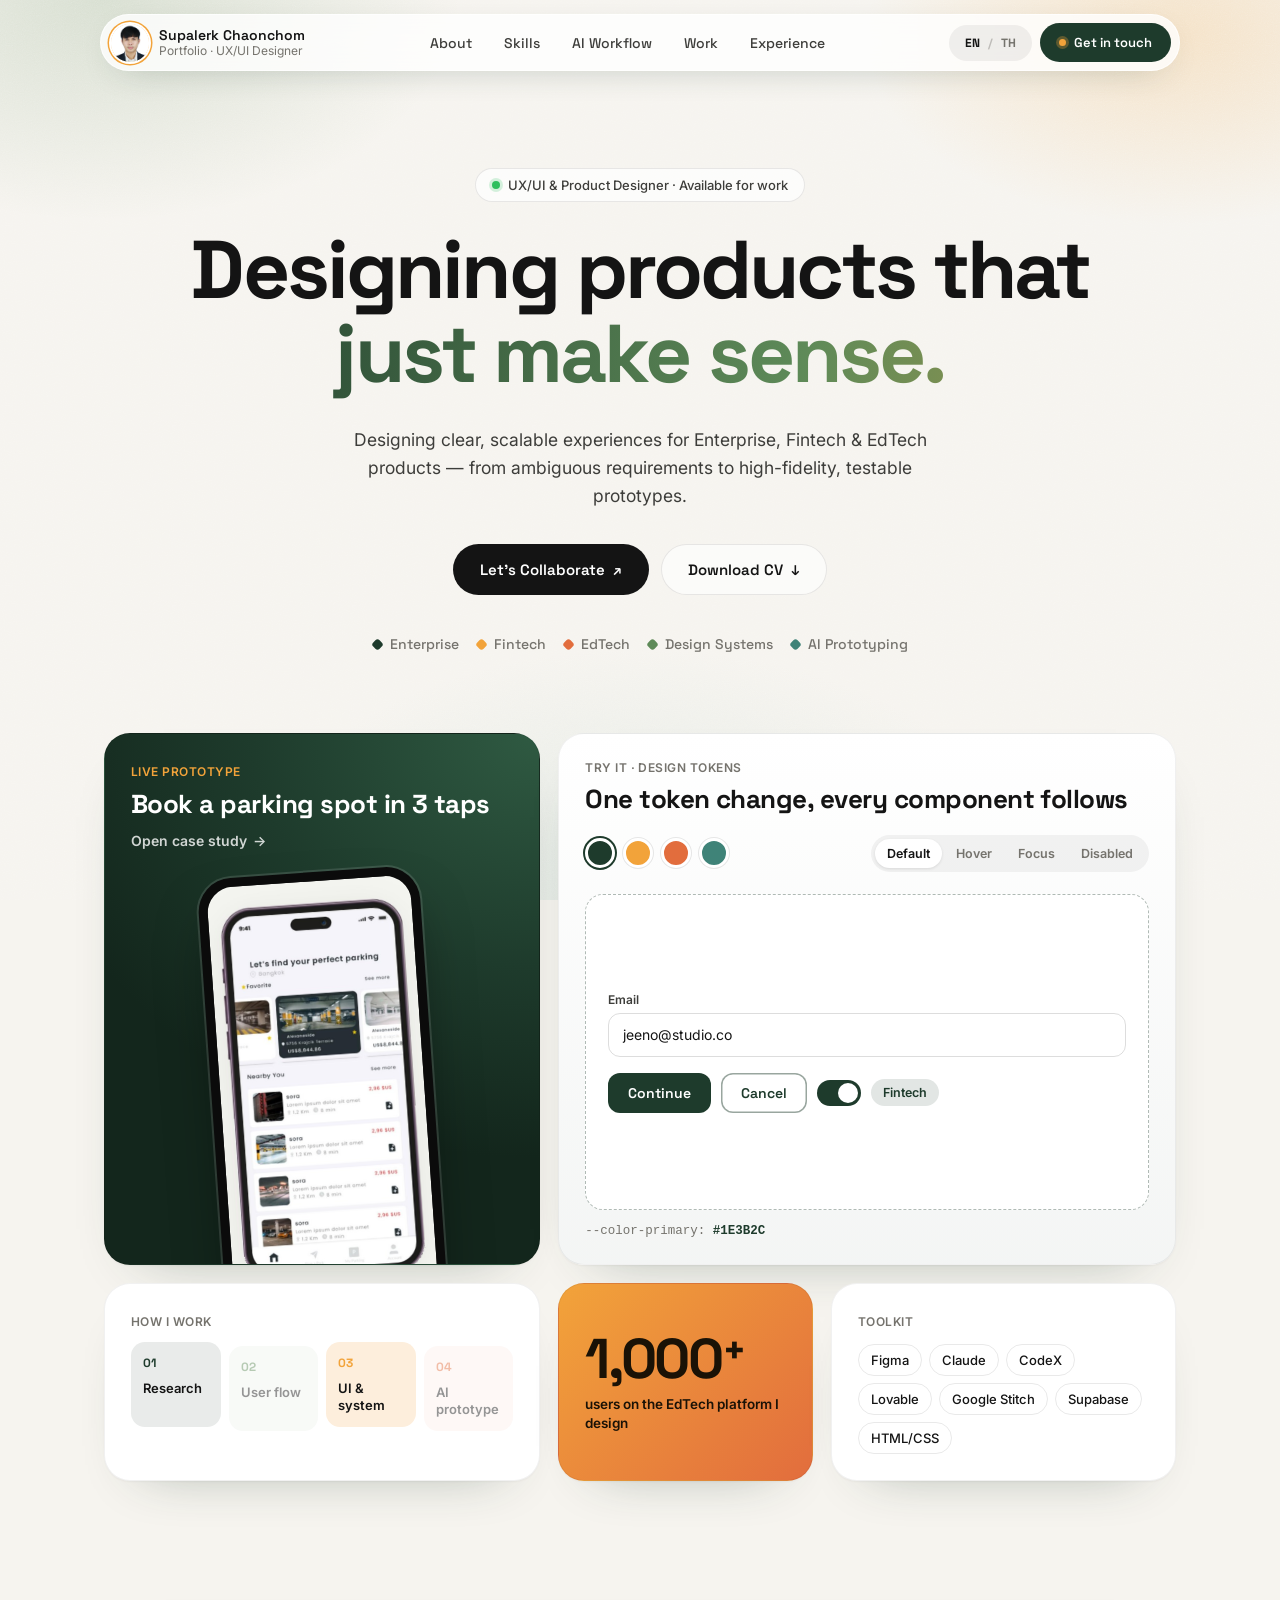
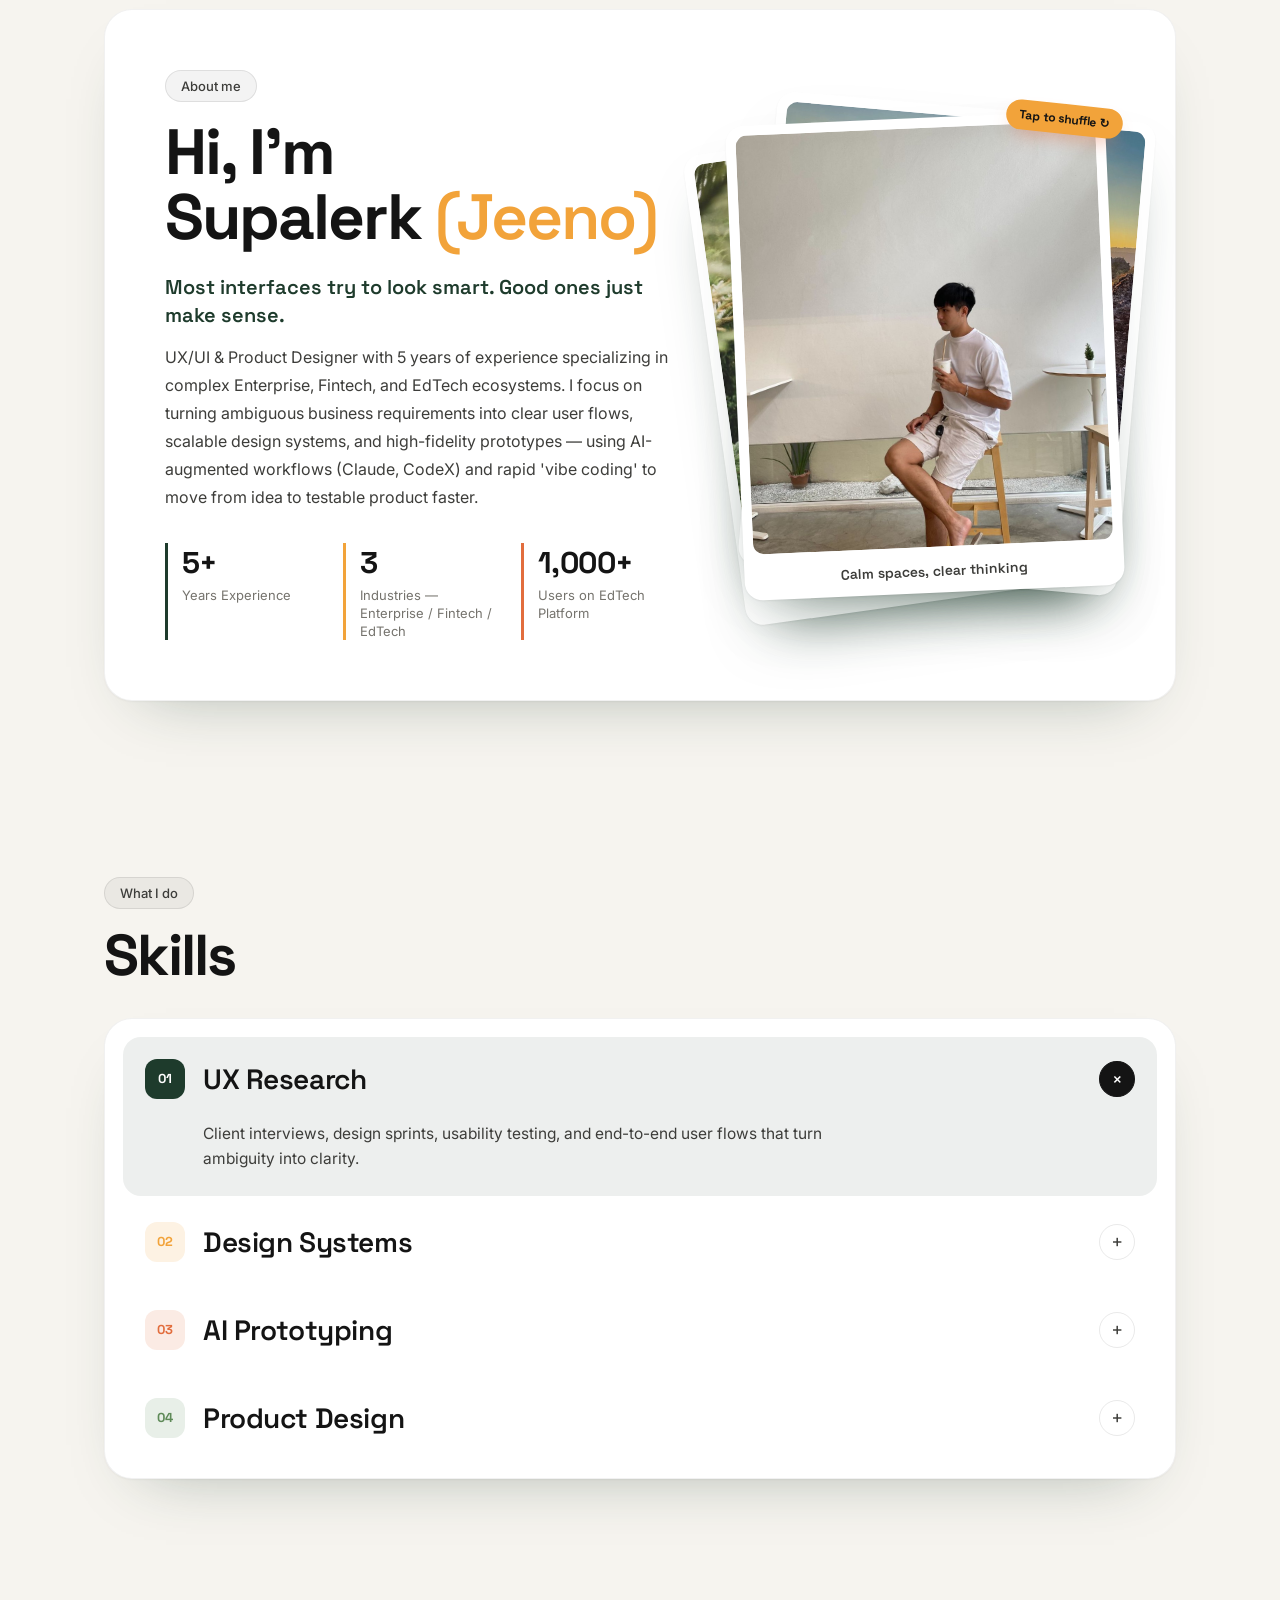
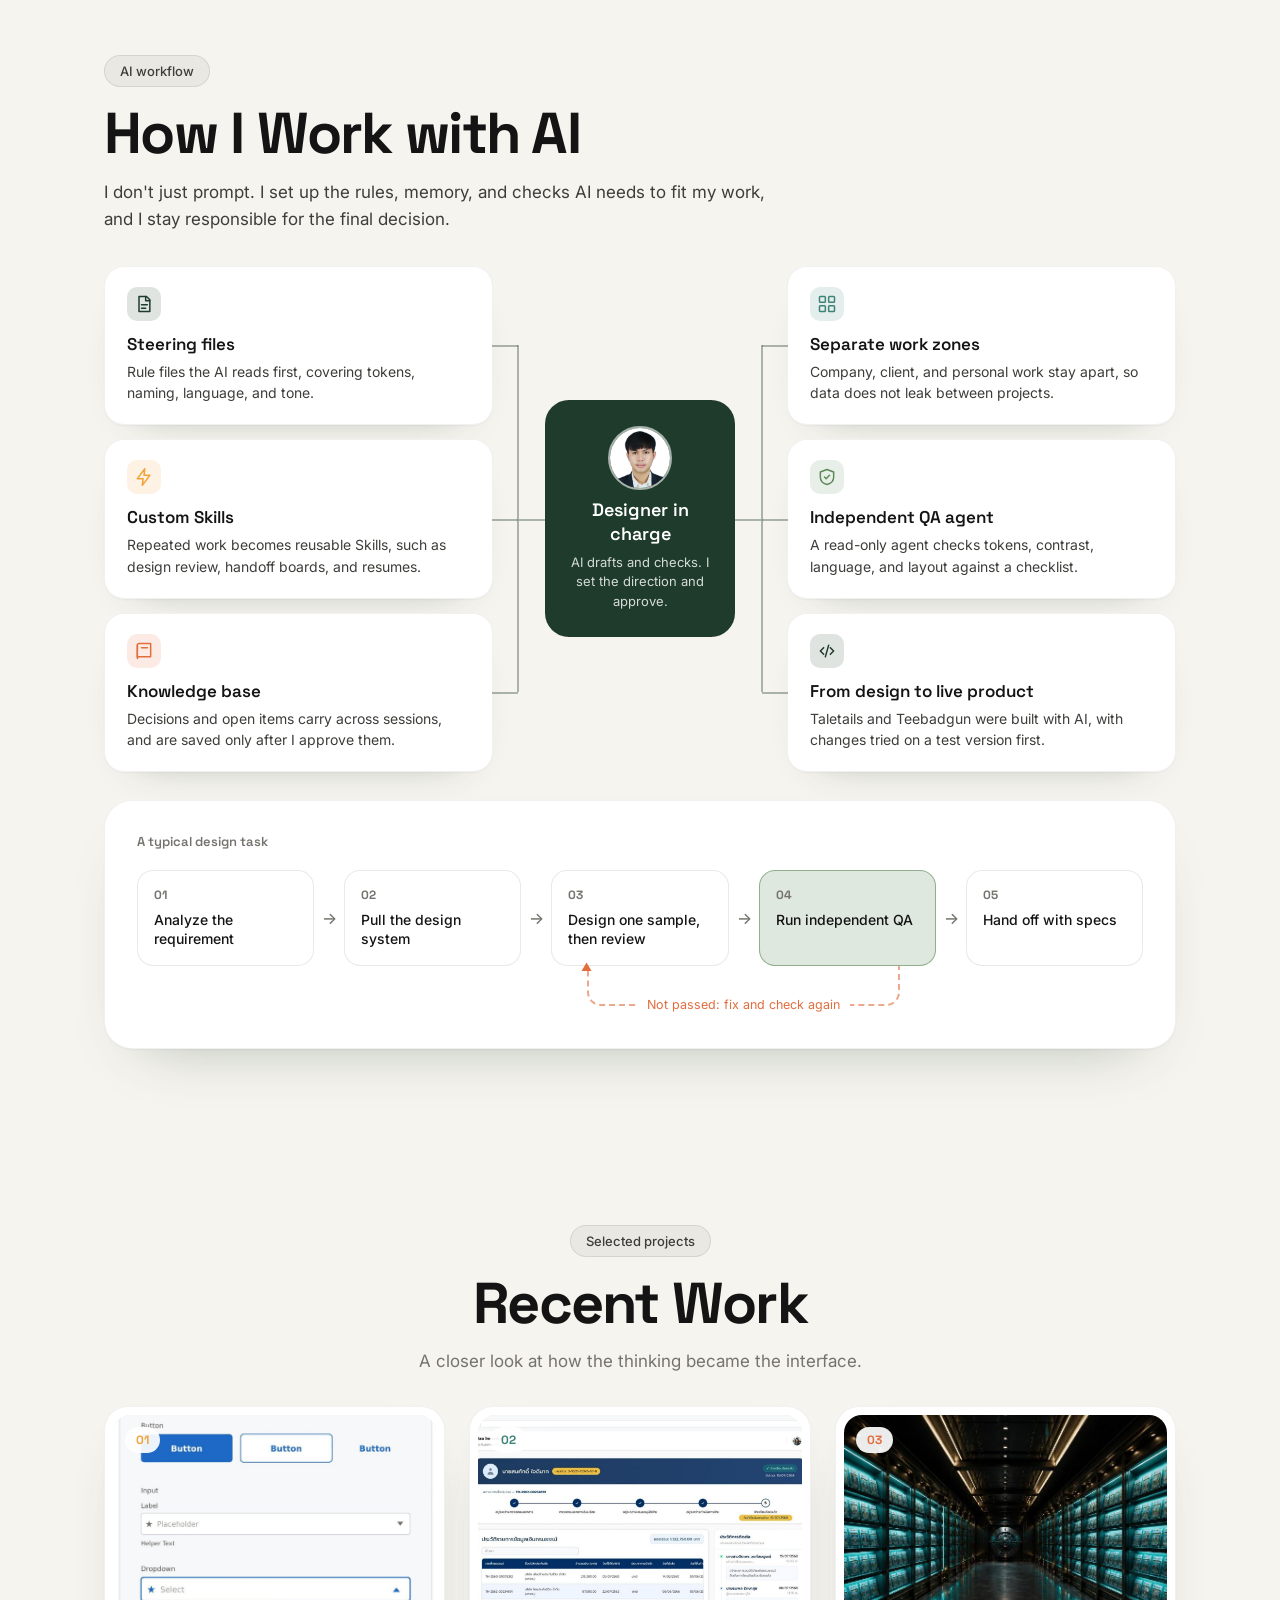
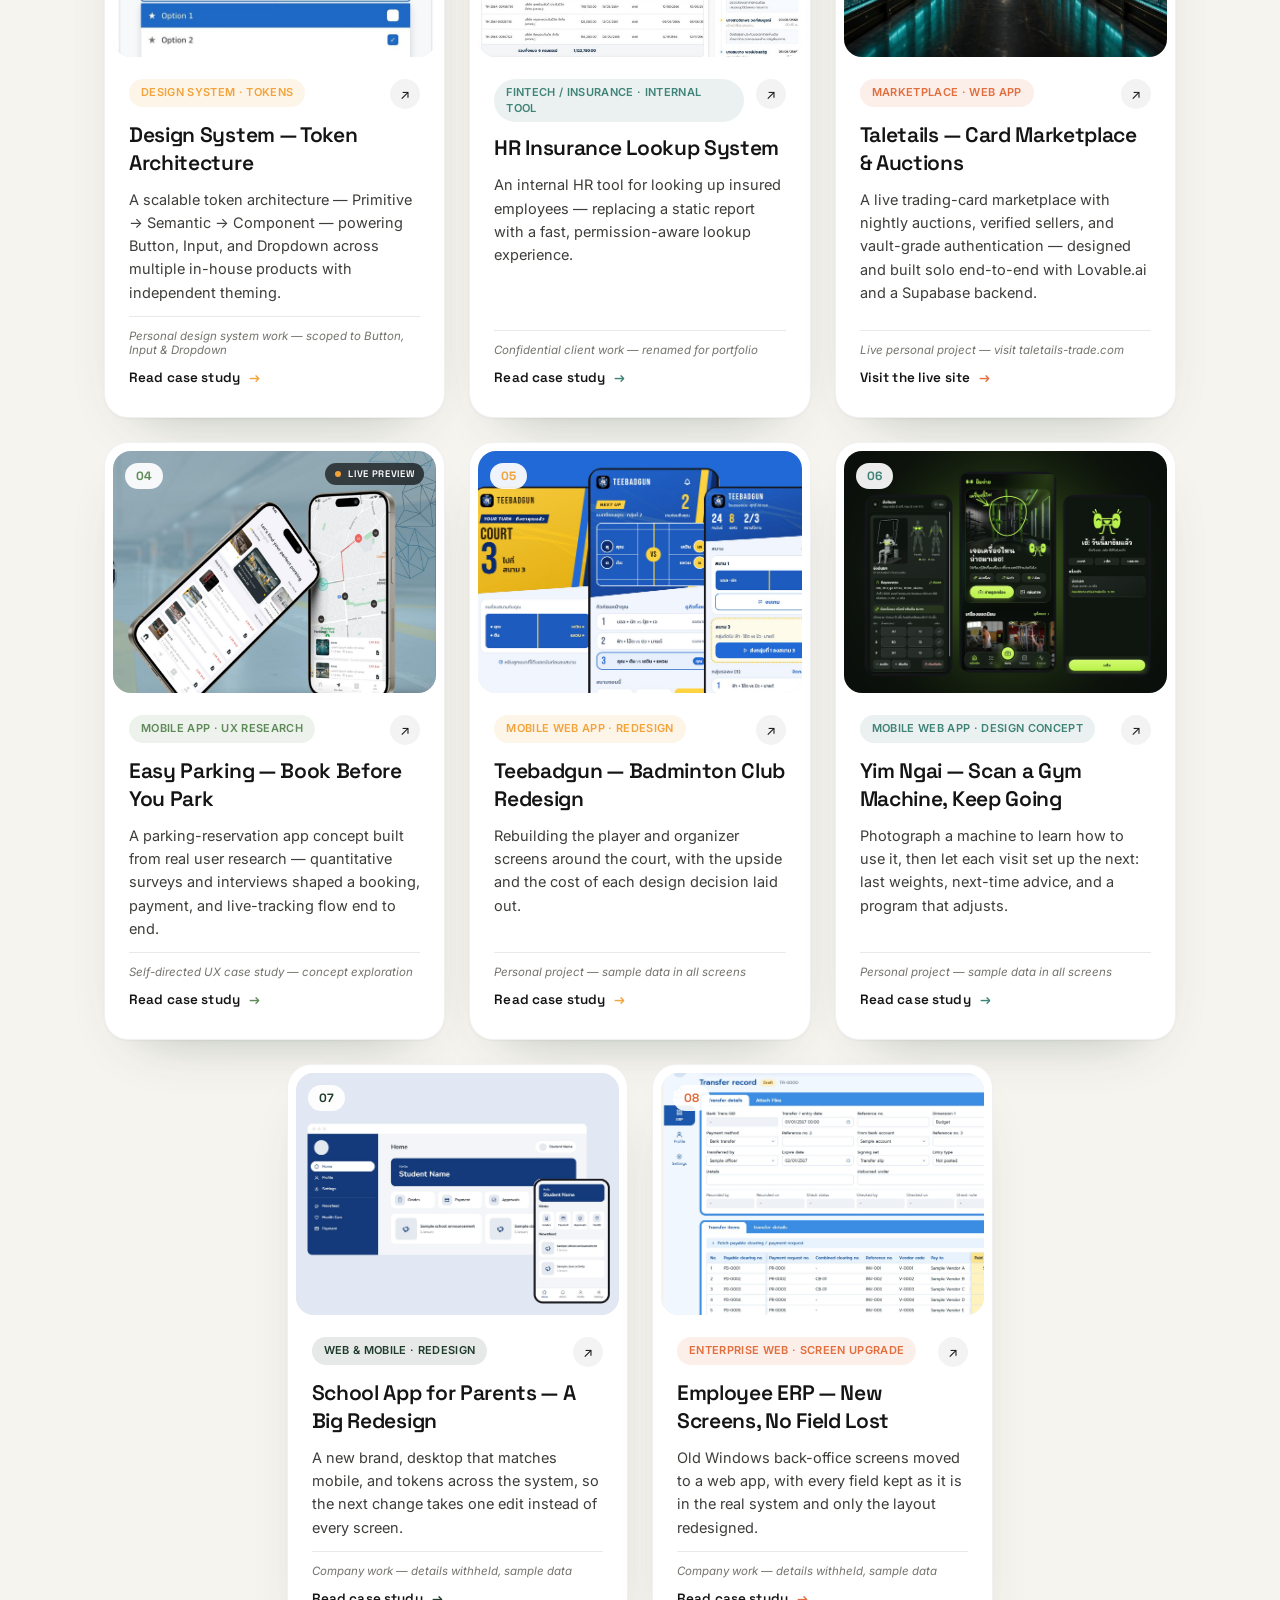
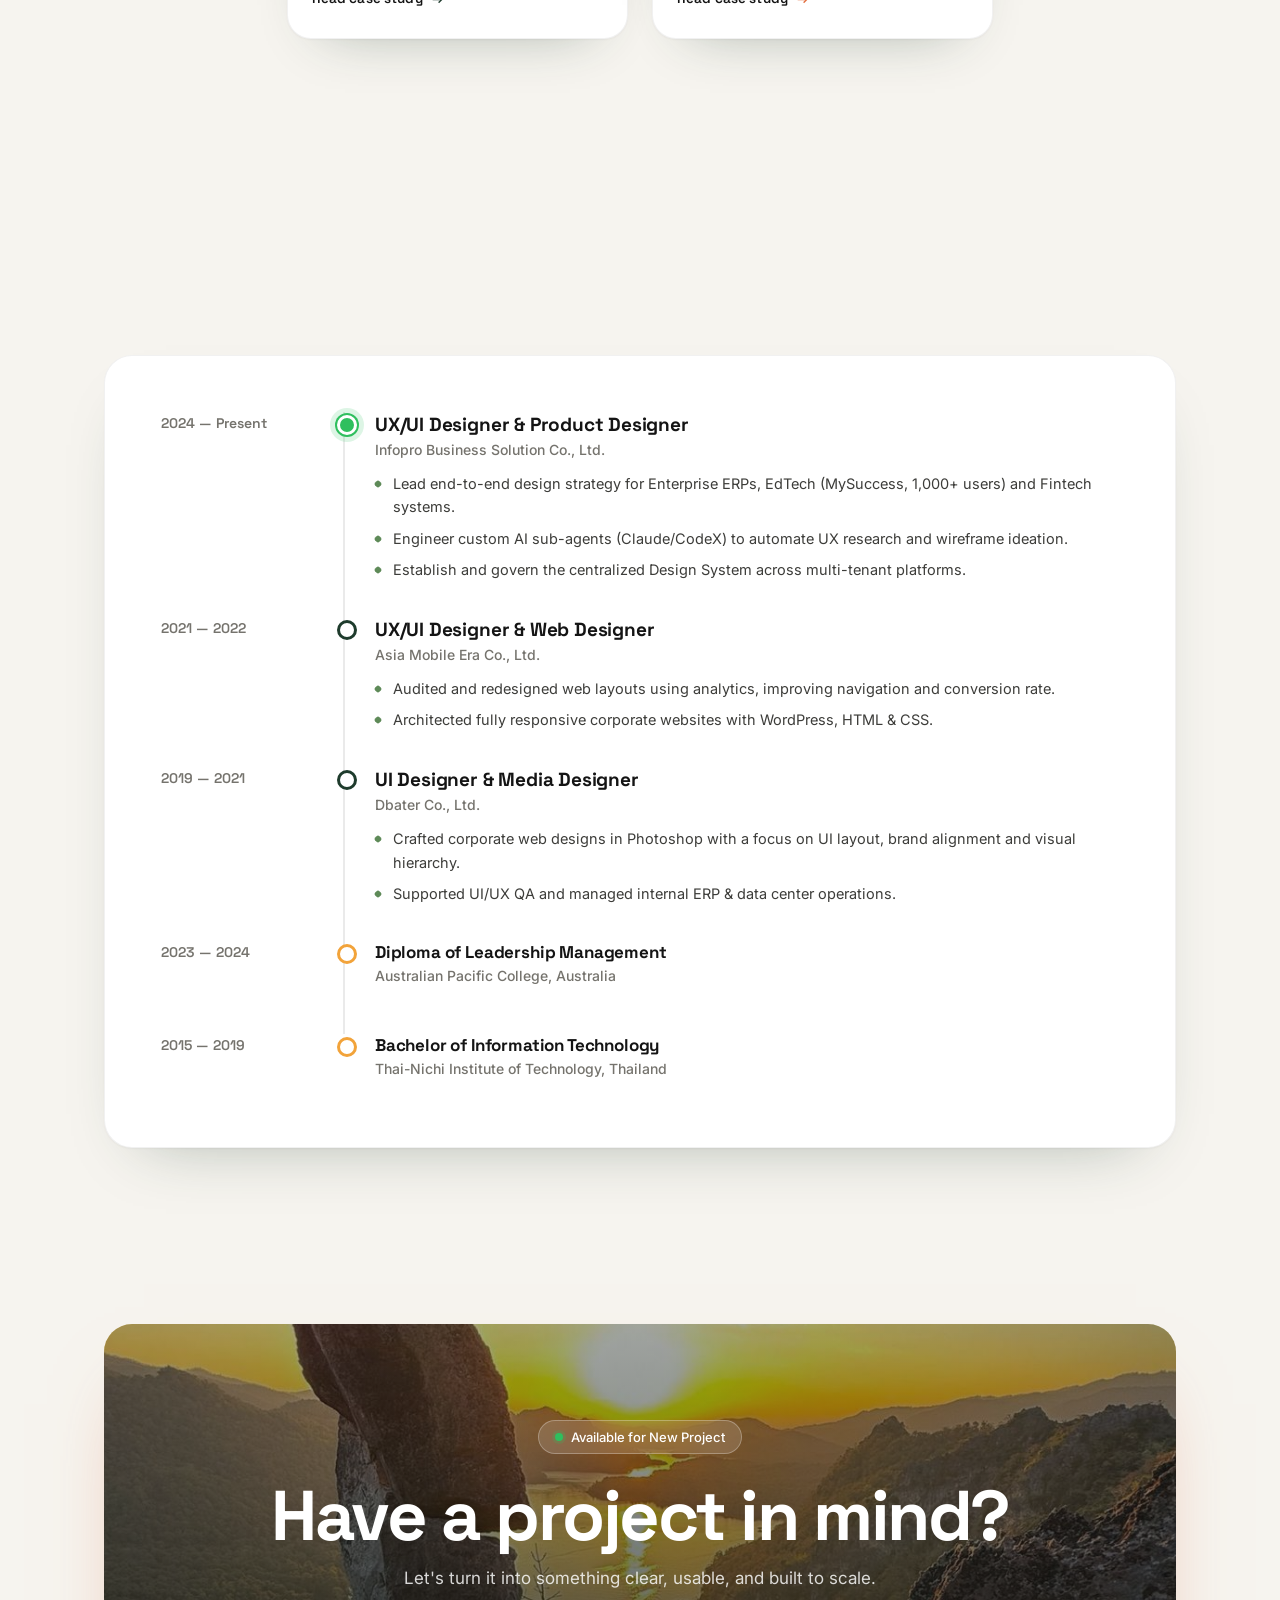
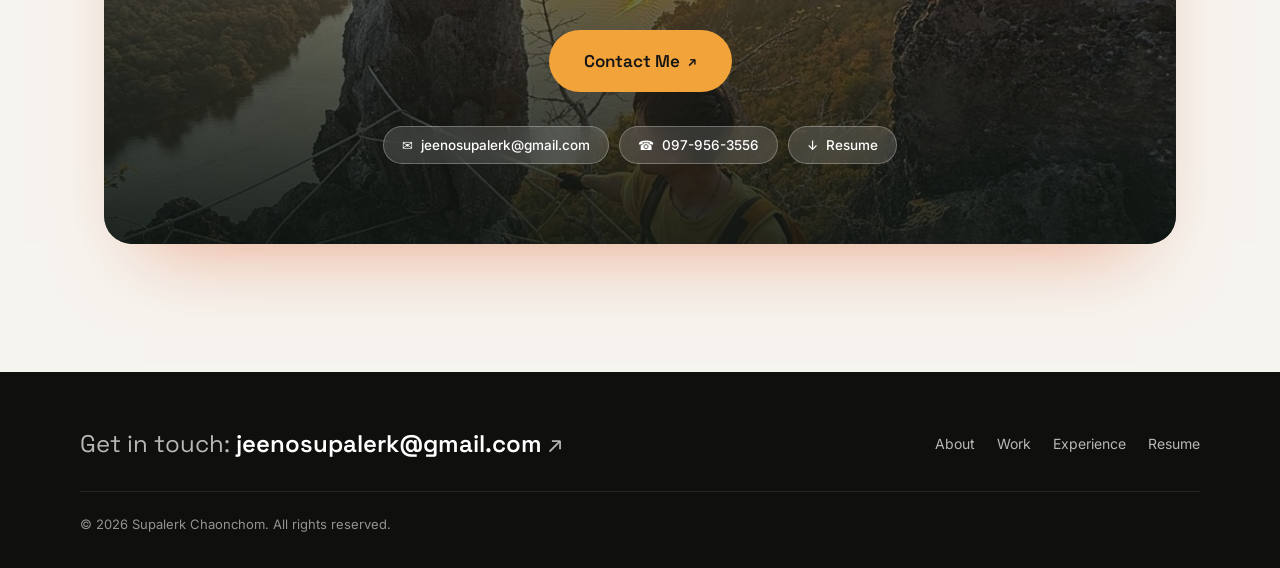
==== commit 7fc88aad: "Add employee ERP case study and home card Old Windows back-office screens moved to a web app with ev" ====
--- a/jeeno-portfolio/index.html
+++ b/jeeno-portfolio/index.html
@@ -10,7 +10,7 @@
 <link rel="preconnect" href="https://fonts.googleapis.com">
 <link rel="preconnect" href="https://fonts.gstatic.com" crossorigin>
 <link href="https://fonts.googleapis.com/css2?family=Space+Grotesk:wght@400;500;600;700&family=Inter:wght@400;500;600;700&family=Noto+Sans+Thai:wght@400;500;600;700&display=swap" rel="stylesheet">
-<link rel="stylesheet" href="css/style.css?v=14" />
+<link rel="stylesheet" href="css/style.css?v=15" />
 </head>
 <body class="home">
 
@@ -522,6 +522,28 @@
         </div>
       </a>
 
+      <a class="work-card reveal" href="work/employee-erp.html" style="--acc: var(--ember)">
+        <div class="work-thumb">
+          <img src="assets/work-erp.jpg" alt="Employee ERP: a rebuilt back-office screen with sample data" />
+          <span class="work-index">08</span>
+        </div>
+        <div class="work-card-body">
+          <div class="work-card-top">
+            <span class="tag" data-en="Enterprise Web · Screen Upgrade" data-th="เว็บองค์กร · ยกระดับจอเก่า">Enterprise Web · Screen Upgrade</span>
+            <span class="arrow">↗</span>
+          </div>
+          <h3 data-en="Employee ERP — New Screens, No Field Lost" data-th="ERP ของพนักงาน — จอใหม่ที่ไม่ทำ Field หาย">Employee ERP — New Screens, No Field Lost</h3>
+          <p data-en="Old Windows back-office screens moved to a web app, with every field kept as it is in the real system and only the layout redesigned." data-th="ย้ายจอหลังบ้านแบบโปรแกรม Windows มาเป็นเว็บแอป โดยคงทุก Field ตามระบบจริง และออกแบบเฉพาะการจัดวางใหม่">
+            Old Windows back-office screens moved to a web app, with every field kept as it is in the real system and only the layout redesigned.
+          </p>
+          <span class="confidential-note" data-en="Company work — details withheld, sample data" data-th="งานบริษัท — ปิดข้อมูลจริง ใช้ข้อมูลสมมติ">Company work — details withheld, sample data</span>
+          <span class="work-cta">
+            <span data-en="Read case study" data-th="อ่านเคสสตัดี้">Read case study</span>
+            <span class="work-cta-arrow">&#8594;</span>
+          </span>
+        </div>
+      </a>
+
     </div>
   </section>
 
@@ -637,6 +659,6 @@
   <p class="footer-copy">© <span id="year"></span> Supalerk Chaonchom. <span data-en="All rights reserved." data-th="สงวนลิขสิทธิ์">All rights reserved.</span></p>
 </footer>
 
-<script src="js/main.js?v=14"></script>
+<script src="js/main.js?v=15"></script>
 </body>
 </html>
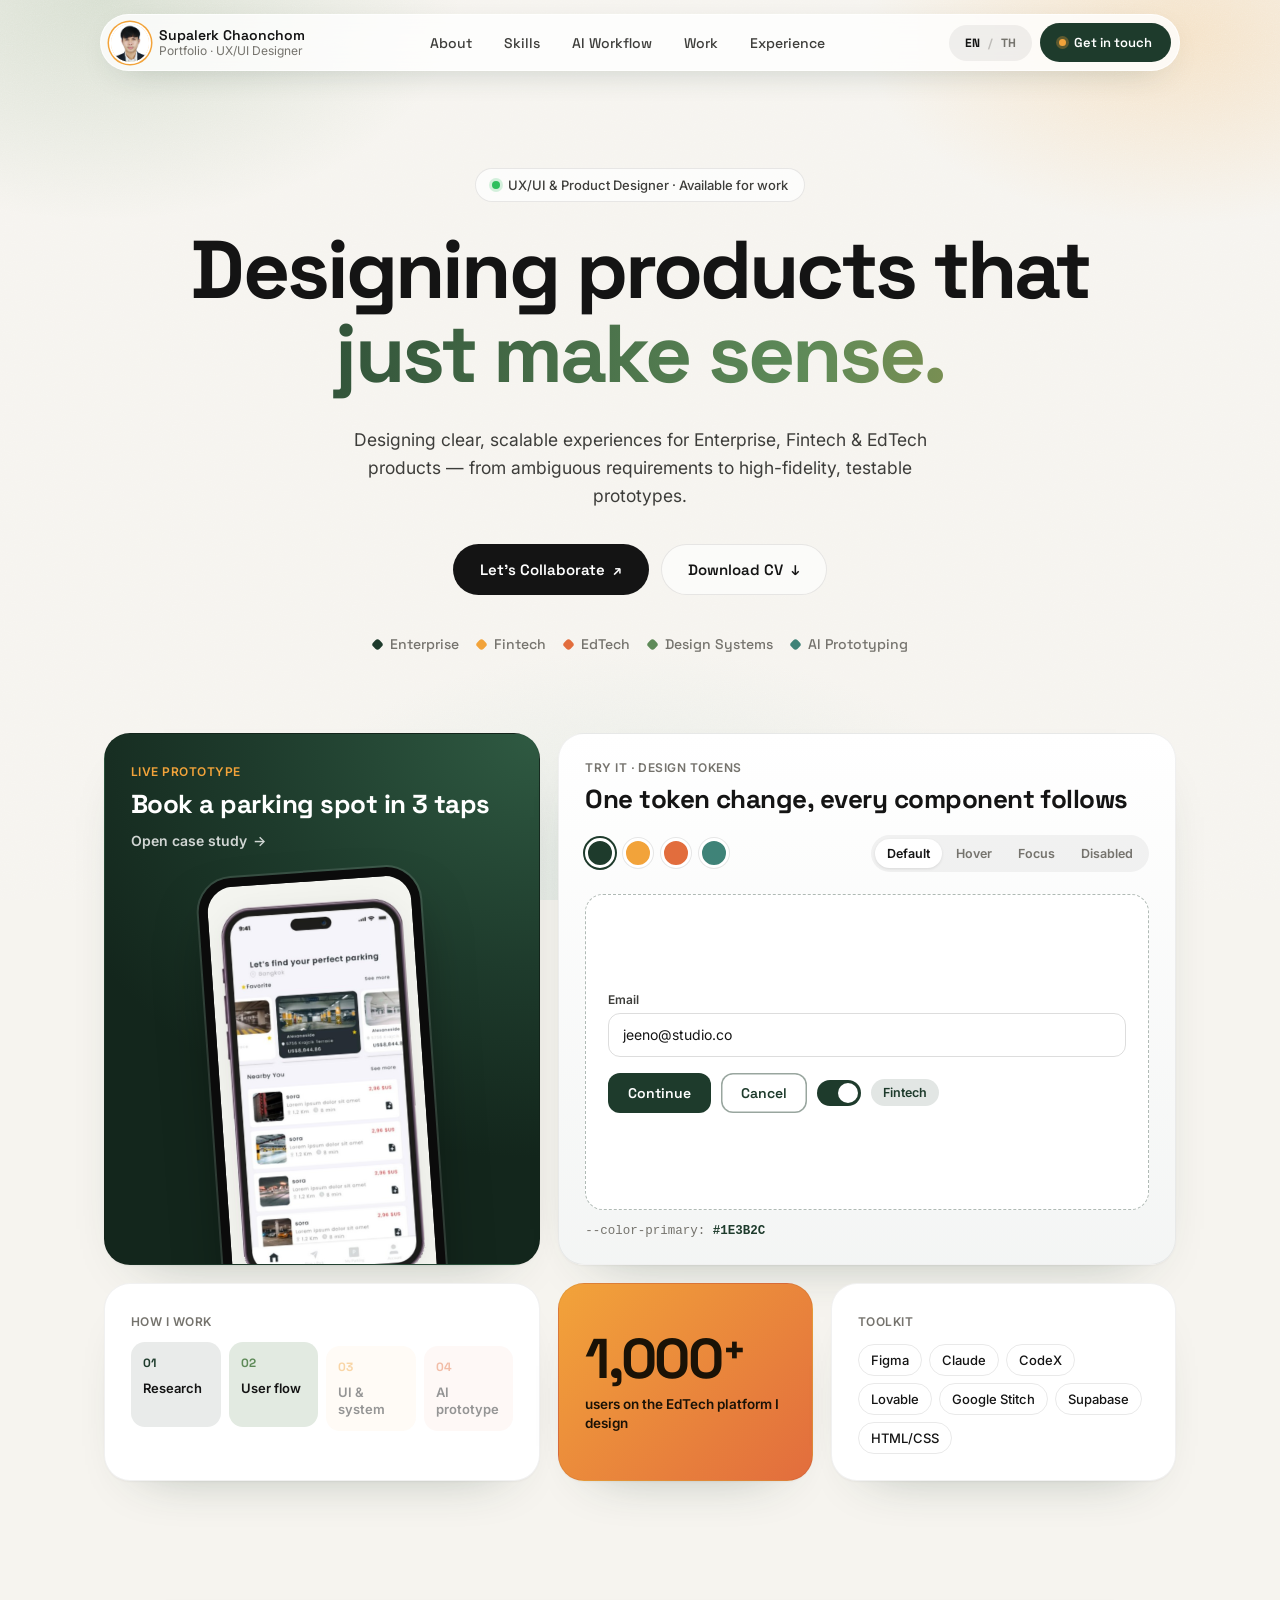
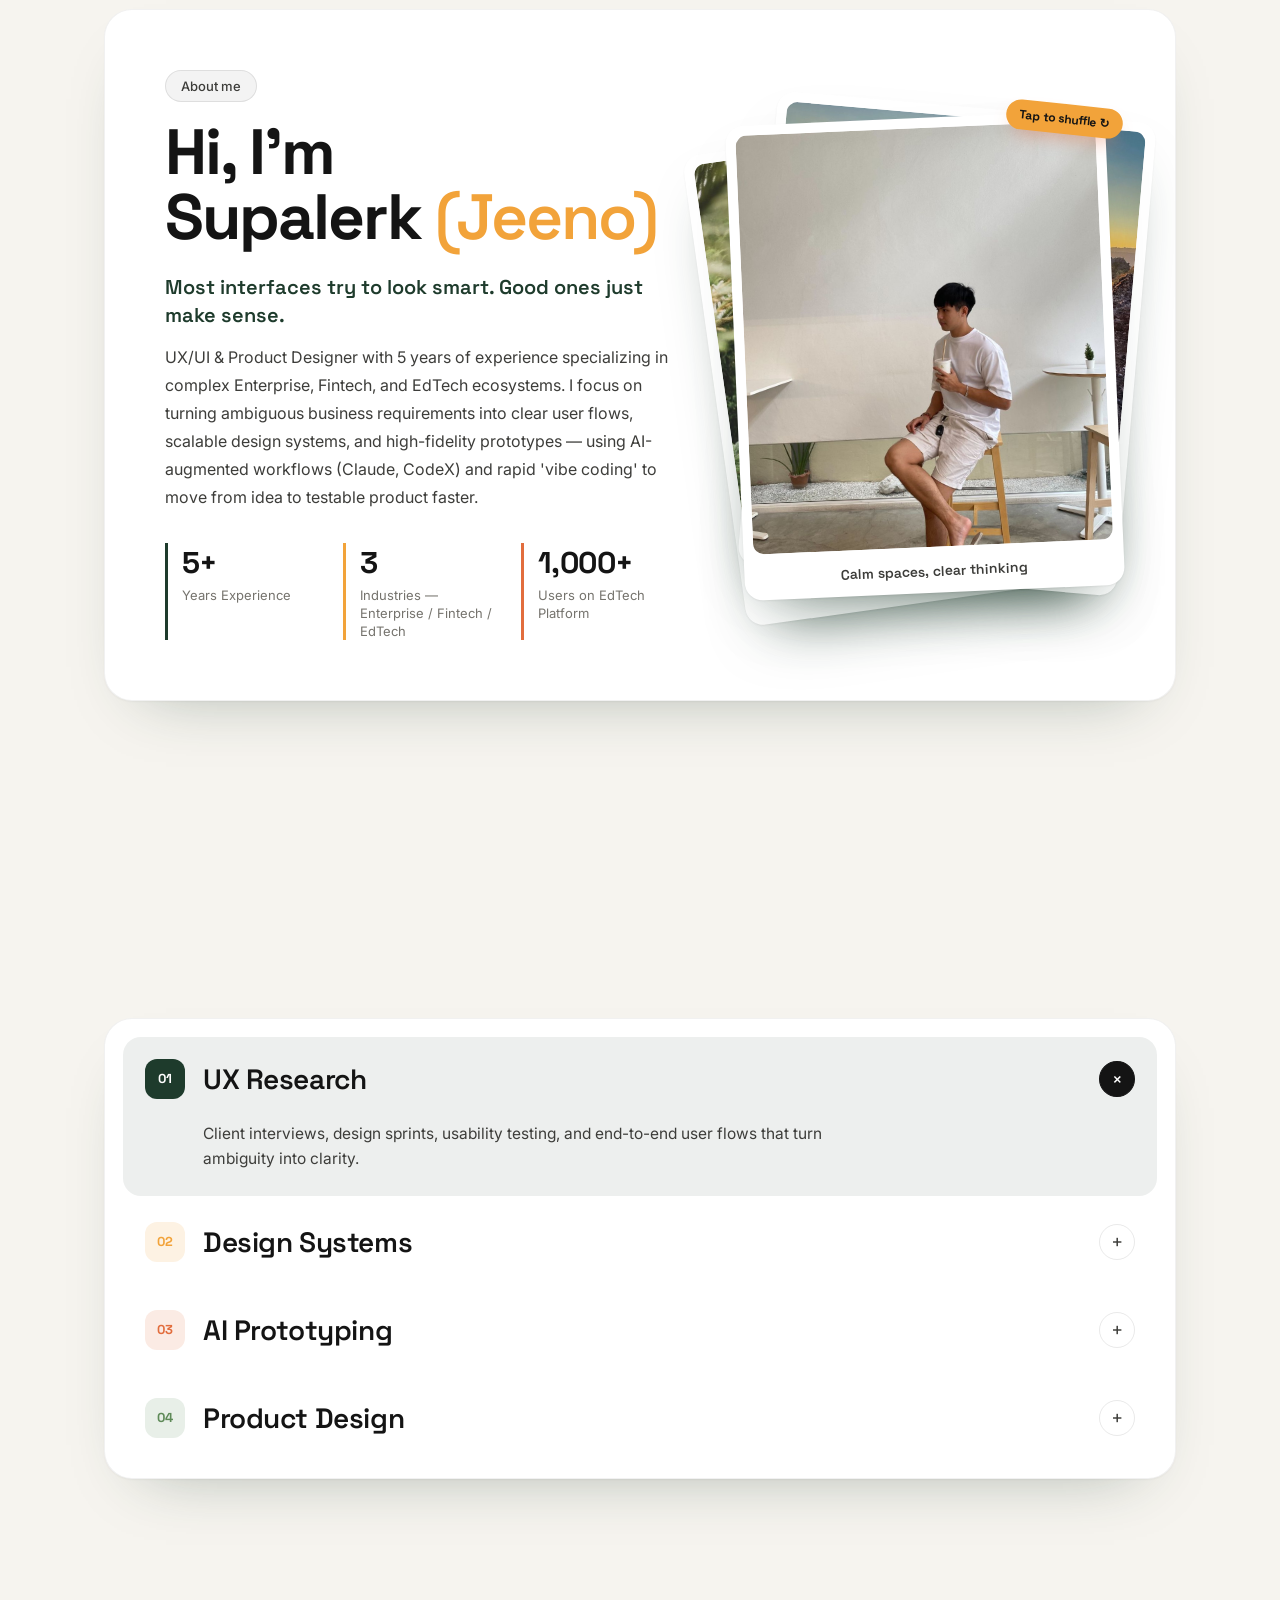
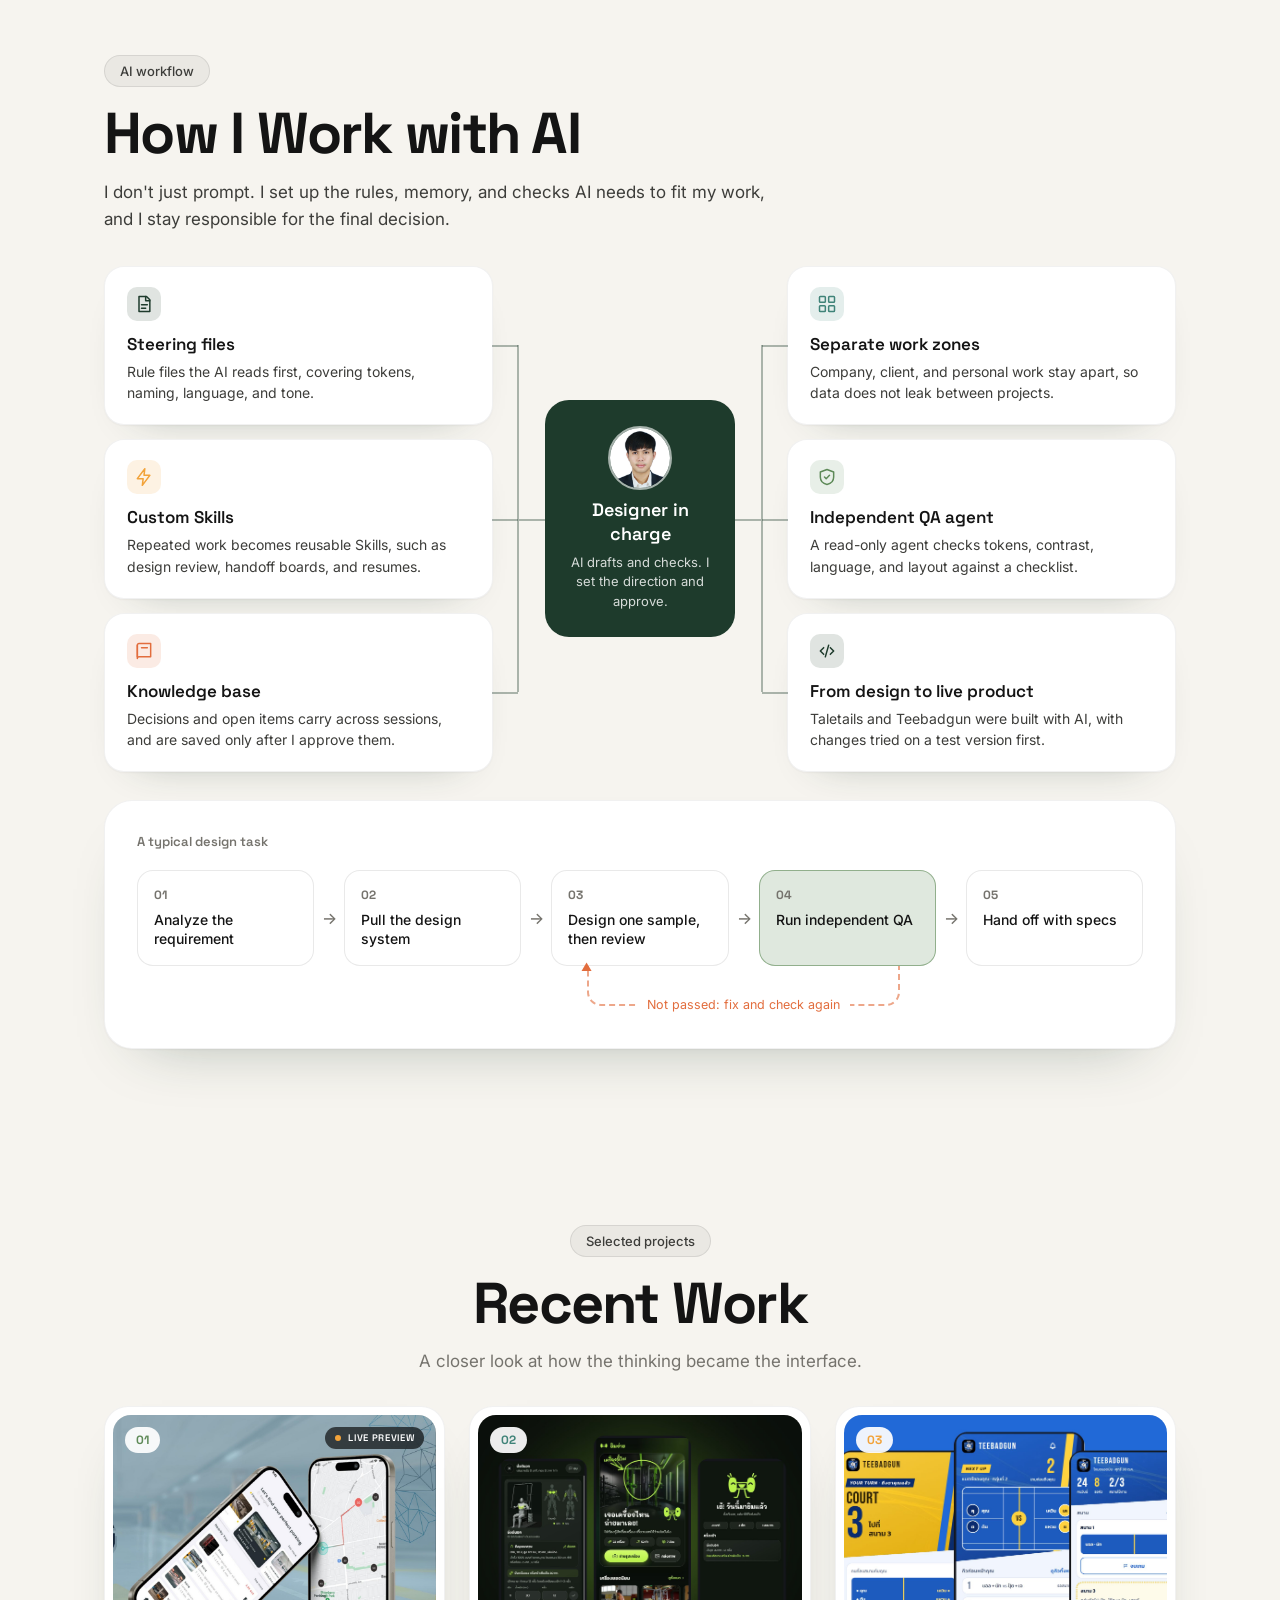
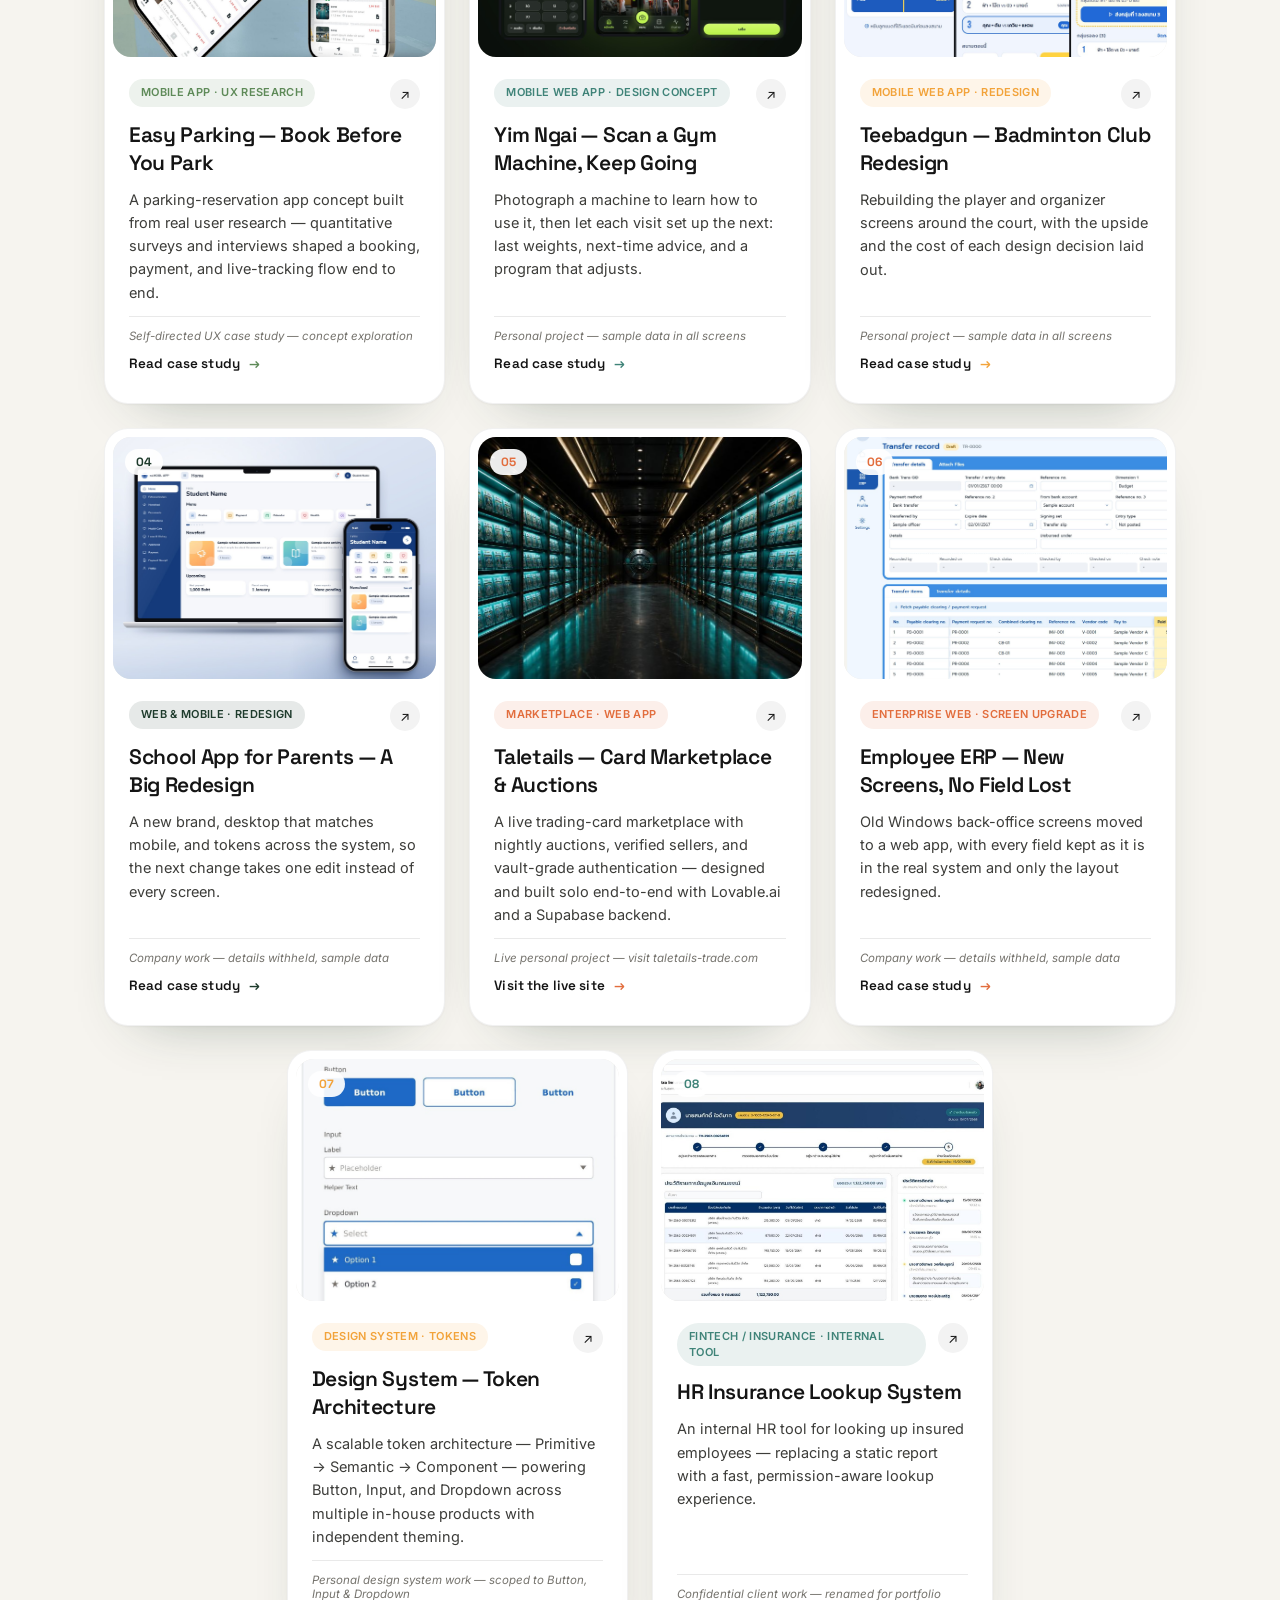
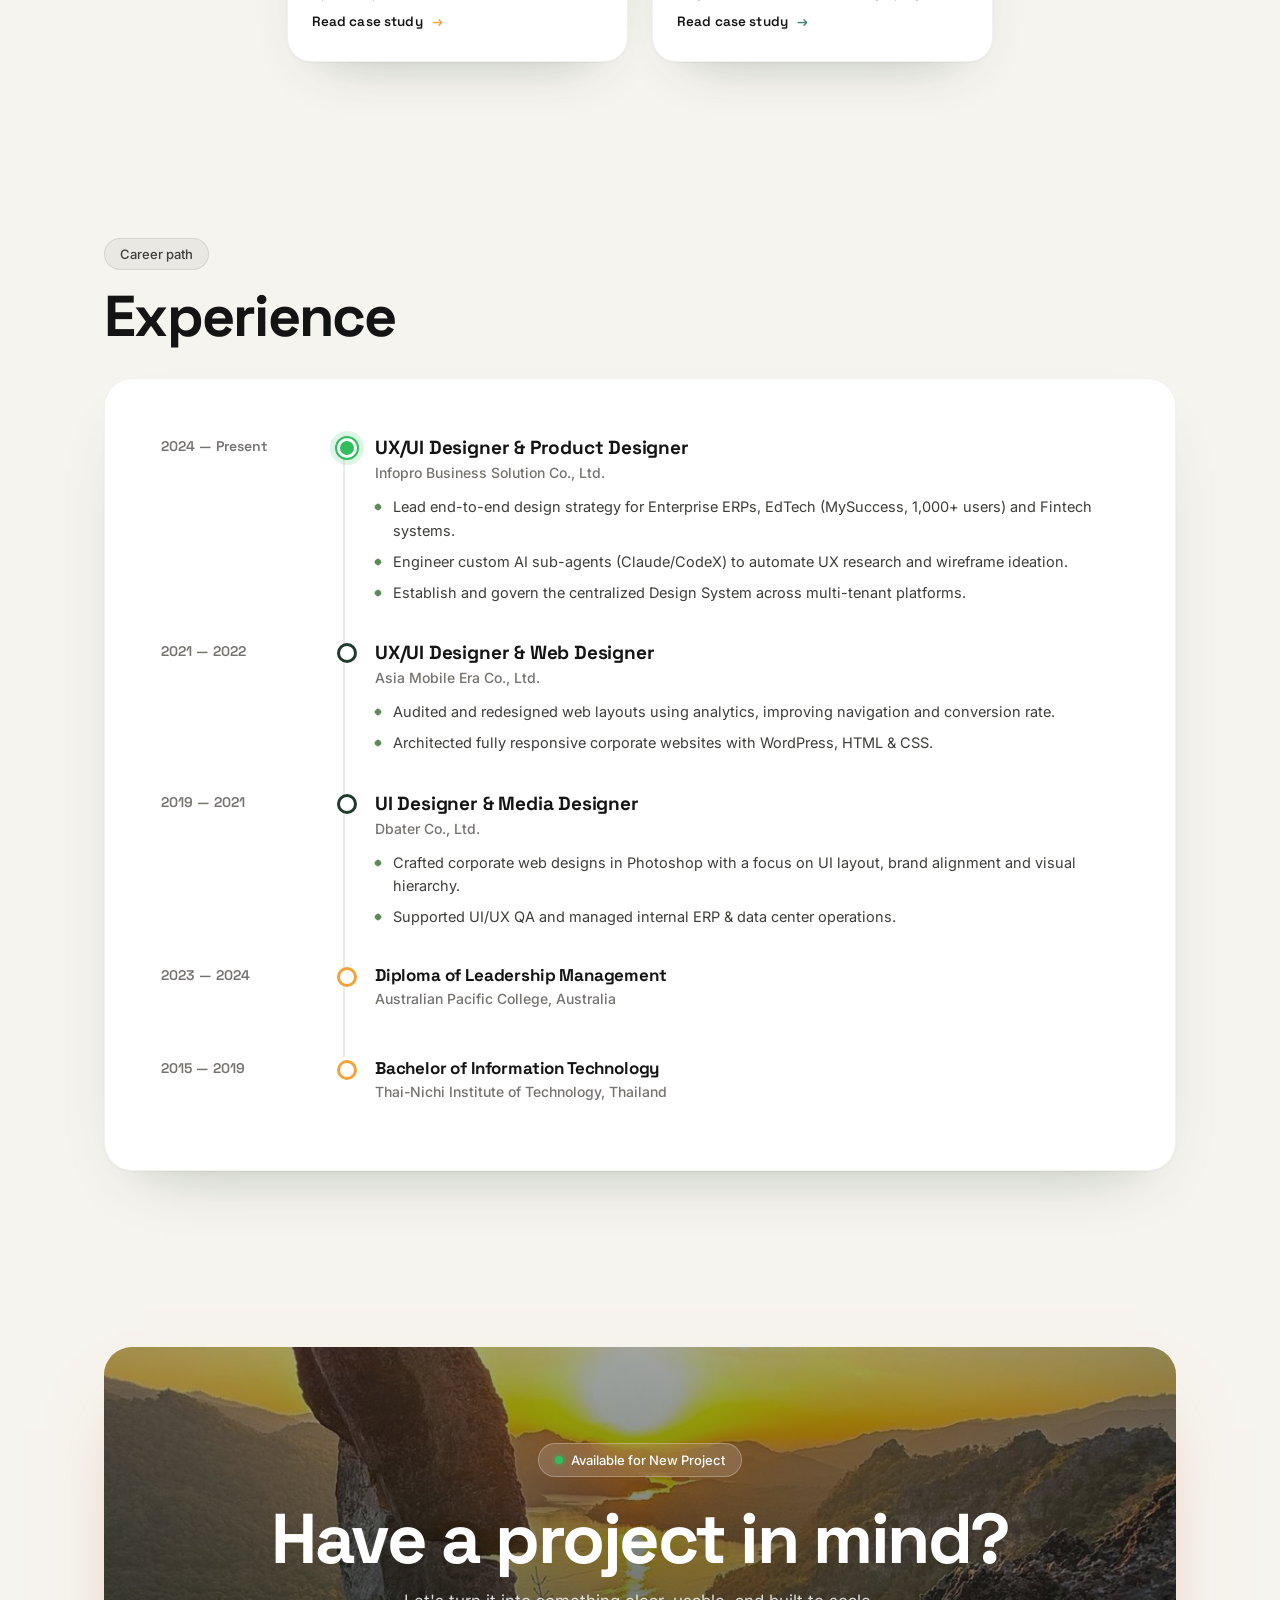
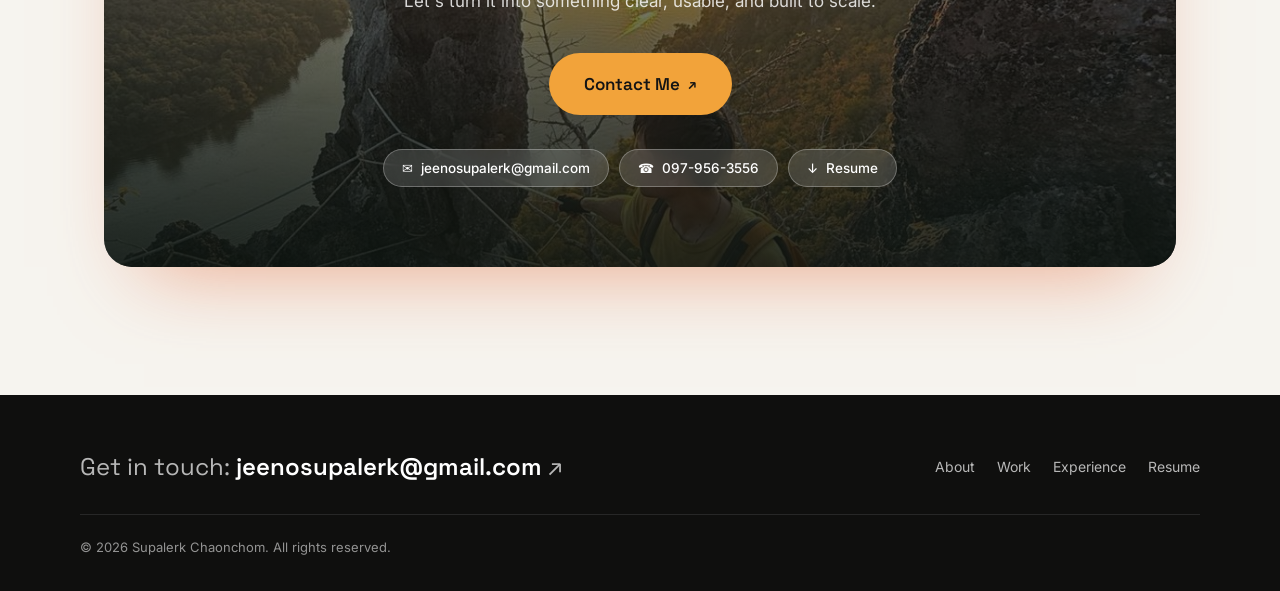
==== commit ef8c7fc8: "Add realistic school app cover and reorder work by visual appeal Co-Authored-By: Claude Opus 5.5 <no" ====
--- a/jeeno-portfolio/index.html
+++ b/jeeno-portfolio/index.html
@@ -365,79 +365,13 @@
 
     <div class="work-grid">
 
-      <a class="work-card reveal" href="work/design-system.html" style="--acc: var(--sunset)">
-        <div class="work-thumb">
-          <img src="assets/work-design-system.jpg" alt="Design system token preview" />
-          <span class="work-index">01</span>
-        </div>
-        <div class="work-card-body">
-          <div class="work-card-top">
-            <span class="tag" data-en="Design System · Tokens" data-th="Design System · Token">Design System · Tokens</span>
-            <span class="arrow">↗</span>
-          </div>
-          <h3 data-en="Design System — Token Architecture" data-th="Design System — สถาปัตยกรรม Token">Design System — Token Architecture</h3>
-          <p data-en="A scalable token architecture — Primitive → Semantic → Component — powering Button, Input, and Dropdown across multiple in-house products with independent theming." data-th="สถาปัตยกรรม Design Token ที่ขยายผลได้ — Primitive → Semantic → Component — ขับเคลื่อน Button, Input และ Dropdown ในผลิตภัณฑ์ภายในหลายตัว พร้อมปรับธีมอิสระต่อกัน">
-            A scalable token architecture — Primitive → Semantic → Component — powering Button, Input, and Dropdown across multiple in-house products with independent theming.
-          </p>
-          <span class="confidential-note" data-en="Personal design system work — scoped to Button, Input &amp; Dropdown" data-th="ผลงานออกแบบระบบส่วนตัว — จำกัดเฉพาะ Button, Input และ Dropdown">Personal design system work — scoped to Button, Input &amp; Dropdown</span>
-          <span class="work-cta">
-            <span data-en="Read case study" data-th="อ่านเคสสตัดี้">Read case study</span>
-            <span class="work-cta-arrow">&#8594;</span>
-          </span>
-        </div>
-      </a>
-
-      <a class="work-card reveal" href="work/insurance.html" style="--acc: var(--mist-deep)">
-        <div class="work-thumb">
-          <img src="assets/work-insurance.jpg" alt="HR Insurance Lookup System screen" />
-          <span class="work-index">02</span>
-        </div>
-        <div class="work-card-body">
-          <div class="work-card-top">
-            <span class="tag" data-en="Fintech / Insurance · Internal Tool" data-th="Fintech / ประกันภัย · เครื่องมือภายใน">Fintech / Insurance · Internal Tool</span>
-            <span class="arrow">↗</span>
-          </div>
-          <h3 data-en="HR Insurance Lookup System" data-th="ระบบสืบค้นผู้เอาประกันภัยสำหรับ HR">HR Insurance Lookup System</h3>
-          <p data-en="An internal HR tool for looking up insured employees — replacing a static report with a fast, permission-aware lookup experience." data-th="เครื่องมือภายในสำหรับฝ่าย HR ในการสืบค้นข้อมูลผู้เอาประกันภัย แทนที่รายงานแบบ static ด้วยประสบการณ์การค้นหาที่รวดเร็วและควบคุมสิทธิ์การเข้าถึง">
-            An internal HR tool for looking up insured employees — replacing a static report with a fast, permission-aware lookup experience.
-          </p>
-          <span class="confidential-note" data-en="Confidential client work — renamed for portfolio" data-th="งานลูกค้าที่เป็นความลับ — เปลี่ยนชื่อสำหรับพอร์ตนี้">Confidential client work — renamed for portfolio</span>
-          <span class="work-cta">
-            <span data-en="Read case study" data-th="อ่านเคสสตัดี้">Read case study</span>
-            <span class="work-cta-arrow">&#8594;</span>
-          </span>
-        </div>
-      </a>
-
-      <a class="work-card reveal" href="https://taletails-trade.com" style="--acc: var(--ember)">
-        <div class="work-thumb">
-          <img src="assets/work-taletails.jpg" alt="Taletails vault storage banner" />
-          <span class="work-index">03</span>
-        </div>
-        <div class="work-card-body">
-          <div class="work-card-top">
-            <span class="tag" data-en="Marketplace · Web App" data-th="มาร์เก็ตเพลส · เว็บแอป">Marketplace · Web App</span>
-            <span class="arrow">↗</span>
-          </div>
-          <h3 data-en="Taletails — Card Marketplace &amp; Auctions" data-th="Taletails — ตลาดและประมูลการ์ดสะสม">Taletails — Card Marketplace &amp; Auctions</h3>
-          <p data-en="A live trading-card marketplace with nightly auctions, verified sellers, and vault-grade authentication — designed and built solo end-to-end with Lovable.ai and a Supabase backend." data-th="แพลตฟอร์มตลาดการ์ดสะสมที่มีประมูลสดทุกคืน ผู้ขายยืนยันตัวตน และระบบตรวจสอบ/จัดเก็บแบบห้องนิรภัย ออกแบบและพัฒนาเองทั้งระบบด้วย Lovable.ai และ Supabase">
-            A live trading-card marketplace with nightly auctions, verified sellers, and vault-grade authentication — designed and built solo end-to-end with Lovable.ai and a Supabase backend.
-          </p>
-          <span class="confidential-note" data-en="Live personal project — visit taletails-trade.com" data-th="โปรเจกต์ส่วนตัวที่เปิดใช้งานจริง — เข้าชมได้ที่ taletails-trade.com">Live personal project — visit taletails-trade.com</span>
-          <span class="work-cta">
-            <span data-en="Visit the live site" data-th="เข้าชมเว็บไซต์จริง">Visit the live site</span>
-            <span class="work-cta-arrow">&#8594;</span>
-          </span>
-        </div>
-      </a>
-
       <a class="work-card reveal" href="work/easy-parking.html" style="--acc: var(--leaf)">
         <div class="work-thumb">
           <img src="assets/work-easy-parking.jpg" alt="Easy Parking app screens" />
           <video class="work-video" src="assets/video/ep-card.mp4" poster="assets/video/ep-card-poster.jpg"
                  muted loop playsinline preload="none" aria-hidden="true"></video>
           <span class="work-preview-badge" data-en="Live preview" data-th="ตัวอย่างเคลื่อนไหว">Live preview</span>
-          <span class="work-index">04</span>
+          <span class="work-index">01</span>
         </div>
         <div class="work-card-body">
           <div class="work-card-top">
@@ -456,10 +390,32 @@
         </div>
       </a>
 
+      <a class="work-card reveal" href="work/gym-scan.html" style="--acc: var(--mist-deep)">
+        <div class="work-thumb">
+          <img src="assets/work-gym.jpg" alt="Yim Ngai gym app: workout, home, and summary screens" />
+          <span class="work-index">02</span>
+        </div>
+        <div class="work-card-body">
+          <div class="work-card-top">
+            <span class="tag" data-en="Mobile Web App · Design Concept" data-th="เว็บแอปมือถือ · แนวคิดการออกแบบ">Mobile Web App · Design Concept</span>
+            <span class="arrow">↗</span>
+          </div>
+          <h3 data-en="Yim Ngai — Scan a Gym Machine, Keep Going" data-th="ยิมง่าย — สแกนเครื่องในยิม แล้วเล่นต่อได้">Yim Ngai — Scan a Gym Machine, Keep Going</h3>
+          <p data-en="Photograph a machine to learn how to use it, then let each visit set up the next: last weights, next-time advice, and a program that adjusts." data-th="ถ่ายรูปเครื่องเพื่อดูวิธีเล่น แล้วให้แต่ละครั้งเตรียมครั้งต่อไปไว้ ทั้งน้ำหนักครั้งก่อน คำแนะนำครั้งหน้า และโปรแกรมที่ปรับตามผลตรวจ">
+            Photograph a machine to learn how to use it, then let each visit set up the next: last weights, next-time advice, and a program that adjusts.
+          </p>
+          <span class="confidential-note" data-en="Personal project — sample data in all screens" data-th="โปรเจกต์ส่วนตัว — ทุกหน้าจอใช้ข้อมูลสมมติ">Personal project — sample data in all screens</span>
+          <span class="work-cta">
+            <span data-en="Read case study" data-th="อ่านเคสสตัดี้">Read case study</span>
+            <span class="work-cta-arrow">&#8594;</span>
+          </span>
+        </div>
+      </a>
+
       <a class="work-card reveal" href="work/teebadgun.html" style="--acc: var(--sunset)">
         <div class="work-thumb">
           <img src="assets/work-teebadgun.jpg" alt="Teebadgun player and organizer screens" />
-          <span class="work-index">05</span>
+          <span class="work-index">03</span>
         </div>
         <div class="work-card-body">
           <div class="work-card-top">
@@ -478,32 +434,10 @@
         </div>
       </a>
 
-      <a class="work-card reveal" href="work/gym-scan.html" style="--acc: var(--mist-deep)">
-        <div class="work-thumb">
-          <img src="assets/work-gym.jpg" alt="Yim Ngai gym app: workout, home, and summary screens" />
-          <span class="work-index">06</span>
-        </div>
-        <div class="work-card-body">
-          <div class="work-card-top">
-            <span class="tag" data-en="Mobile Web App · Design Concept" data-th="เว็บแอปมือถือ · แนวคิดการออกแบบ">Mobile Web App · Design Concept</span>
-            <span class="arrow">↗</span>
-          </div>
-          <h3 data-en="Yim Ngai — Scan a Gym Machine, Keep Going" data-th="ยิมง่าย — สแกนเครื่องในยิม แล้วเล่นต่อได้">Yim Ngai — Scan a Gym Machine, Keep Going</h3>
-          <p data-en="Photograph a machine to learn how to use it, then let each visit set up the next: last weights, next-time advice, and a program that adjusts." data-th="ถ่ายรูปเครื่องเพื่อดูวิธีเล่น แล้วให้แต่ละครั้งเตรียมครั้งต่อไปไว้ ทั้งน้ำหนักครั้งก่อน คำแนะนำครั้งหน้า และโปรแกรมที่ปรับตามผลตรวจ">
-            Photograph a machine to learn how to use it, then let each visit set up the next: last weights, next-time advice, and a program that adjusts.
-          </p>
-          <span class="confidential-note" data-en="Personal project — sample data in all screens" data-th="โปรเจกต์ส่วนตัว — ทุกหน้าจอใช้ข้อมูลสมมติ">Personal project — sample data in all screens</span>
-          <span class="work-cta">
-            <span data-en="Read case study" data-th="อ่านเคสสตัดี้">Read case study</span>
-            <span class="work-cta-arrow">&#8594;</span>
-          </span>
-        </div>
-      </a>
-
       <a class="work-card reveal" href="work/school-parent-app.html" style="--acc: var(--forest)">
         <div class="work-thumb">
-          <img src="assets/work-school-app.jpg" alt="School app for parents: rebuilt desktop and mobile screens with sample data" />
-          <span class="work-index">07</span>
+          <img src="assets/work-school-app.jpg" alt="School app for parents shown on a laptop and a phone, rebuilt with sample data" />
+          <span class="work-index">04</span>
         </div>
         <div class="work-card-body">
           <div class="work-card-top">
@@ -522,10 +456,32 @@
         </div>
       </a>
 
+      <a class="work-card reveal" href="https://taletails-trade.com" style="--acc: var(--ember)">
+        <div class="work-thumb">
+          <img src="assets/work-taletails.jpg" alt="Taletails vault storage banner" />
+          <span class="work-index">05</span>
+        </div>
+        <div class="work-card-body">
+          <div class="work-card-top">
+            <span class="tag" data-en="Marketplace · Web App" data-th="มาร์เก็ตเพลส · เว็บแอป">Marketplace · Web App</span>
+            <span class="arrow">↗</span>
+          </div>
+          <h3 data-en="Taletails — Card Marketplace &amp; Auctions" data-th="Taletails — ตลาดและประมูลการ์ดสะสม">Taletails — Card Marketplace &amp; Auctions</h3>
+          <p data-en="A live trading-card marketplace with nightly auctions, verified sellers, and vault-grade authentication — designed and built solo end-to-end with Lovable.ai and a Supabase backend." data-th="แพลตฟอร์มตลาดการ์ดสะสมที่มีประมูลสดทุกคืน ผู้ขายยืนยันตัวตน และระบบตรวจสอบ/จัดเก็บแบบห้องนิรภัย ออกแบบและพัฒนาเองทั้งระบบด้วย Lovable.ai และ Supabase">
+            A live trading-card marketplace with nightly auctions, verified sellers, and vault-grade authentication — designed and built solo end-to-end with Lovable.ai and a Supabase backend.
+          </p>
+          <span class="confidential-note" data-en="Live personal project — visit taletails-trade.com" data-th="โปรเจกต์ส่วนตัวที่เปิดใช้งานจริง — เข้าชมได้ที่ taletails-trade.com">Live personal project — visit taletails-trade.com</span>
+          <span class="work-cta">
+            <span data-en="Visit the live site" data-th="เข้าชมเว็บไซต์จริง">Visit the live site</span>
+            <span class="work-cta-arrow">&#8594;</span>
+          </span>
+        </div>
+      </a>
+
       <a class="work-card reveal" href="work/employee-erp.html" style="--acc: var(--ember)">
         <div class="work-thumb">
           <img src="assets/work-erp.jpg" alt="Employee ERP: a rebuilt back-office screen with sample data" />
-          <span class="work-index">08</span>
+          <span class="work-index">06</span>
         </div>
         <div class="work-card-body">
           <div class="work-card-top">
@@ -537,6 +493,50 @@
             Old Windows back-office screens moved to a web app, with every field kept as it is in the real system and only the layout redesigned.
           </p>
           <span class="confidential-note" data-en="Company work — details withheld, sample data" data-th="งานบริษัท — ปิดข้อมูลจริง ใช้ข้อมูลสมมติ">Company work — details withheld, sample data</span>
+          <span class="work-cta">
+            <span data-en="Read case study" data-th="อ่านเคสสตัดี้">Read case study</span>
+            <span class="work-cta-arrow">&#8594;</span>
+          </span>
+        </div>
+      </a>
+
+      <a class="work-card reveal" href="work/design-system.html" style="--acc: var(--sunset)">
+        <div class="work-thumb">
+          <img src="assets/work-design-system.jpg" alt="Design system token preview" />
+          <span class="work-index">07</span>
+        </div>
+        <div class="work-card-body">
+          <div class="work-card-top">
+            <span class="tag" data-en="Design System · Tokens" data-th="Design System · Token">Design System · Tokens</span>
+            <span class="arrow">↗</span>
+          </div>
+          <h3 data-en="Design System — Token Architecture" data-th="Design System — สถาปัตยกรรม Token">Design System — Token Architecture</h3>
+          <p data-en="A scalable token architecture — Primitive → Semantic → Component — powering Button, Input, and Dropdown across multiple in-house products with independent theming." data-th="สถาปัตยกรรม Design Token ที่ขยายผลได้ — Primitive → Semantic → Component — ขับเคลื่อน Button, Input และ Dropdown ในผลิตภัณฑ์ภายในหลายตัว พร้อมปรับธีมอิสระต่อกัน">
+            A scalable token architecture — Primitive → Semantic → Component — powering Button, Input, and Dropdown across multiple in-house products with independent theming.
+          </p>
+          <span class="confidential-note" data-en="Personal design system work — scoped to Button, Input &amp; Dropdown" data-th="ผลงานออกแบบระบบส่วนตัว — จำกัดเฉพาะ Button, Input และ Dropdown">Personal design system work — scoped to Button, Input &amp; Dropdown</span>
+          <span class="work-cta">
+            <span data-en="Read case study" data-th="อ่านเคสสตัดี้">Read case study</span>
+            <span class="work-cta-arrow">&#8594;</span>
+          </span>
+        </div>
+      </a>
+
+      <a class="work-card reveal" href="work/insurance.html" style="--acc: var(--mist-deep)">
+        <div class="work-thumb">
+          <img src="assets/work-insurance.jpg" alt="HR Insurance Lookup System screen" />
+          <span class="work-index">08</span>
+        </div>
+        <div class="work-card-body">
+          <div class="work-card-top">
+            <span class="tag" data-en="Fintech / Insurance · Internal Tool" data-th="Fintech / ประกันภัย · เครื่องมือภายใน">Fintech / Insurance · Internal Tool</span>
+            <span class="arrow">↗</span>
+          </div>
+          <h3 data-en="HR Insurance Lookup System" data-th="ระบบสืบค้นผู้เอาประกันภัยสำหรับ HR">HR Insurance Lookup System</h3>
+          <p data-en="An internal HR tool for looking up insured employees — replacing a static report with a fast, permission-aware lookup experience." data-th="เครื่องมือภายในสำหรับฝ่าย HR ในการสืบค้นข้อมูลผู้เอาประกันภัย แทนที่รายงานแบบ static ด้วยประสบการณ์การค้นหาที่รวดเร็วและควบคุมสิทธิ์การเข้าถึง">
+            An internal HR tool for looking up insured employees — replacing a static report with a fast, permission-aware lookup experience.
+          </p>
+          <span class="confidential-note" data-en="Confidential client work — renamed for portfolio" data-th="งานลูกค้าที่เป็นความลับ — เปลี่ยนชื่อสำหรับพอร์ตนี้">Confidential client work — renamed for portfolio</span>
           <span class="work-cta">
             <span data-en="Read case study" data-th="อ่านเคสสตัดี้">Read case study</span>
             <span class="work-cta-arrow">&#8594;</span>
